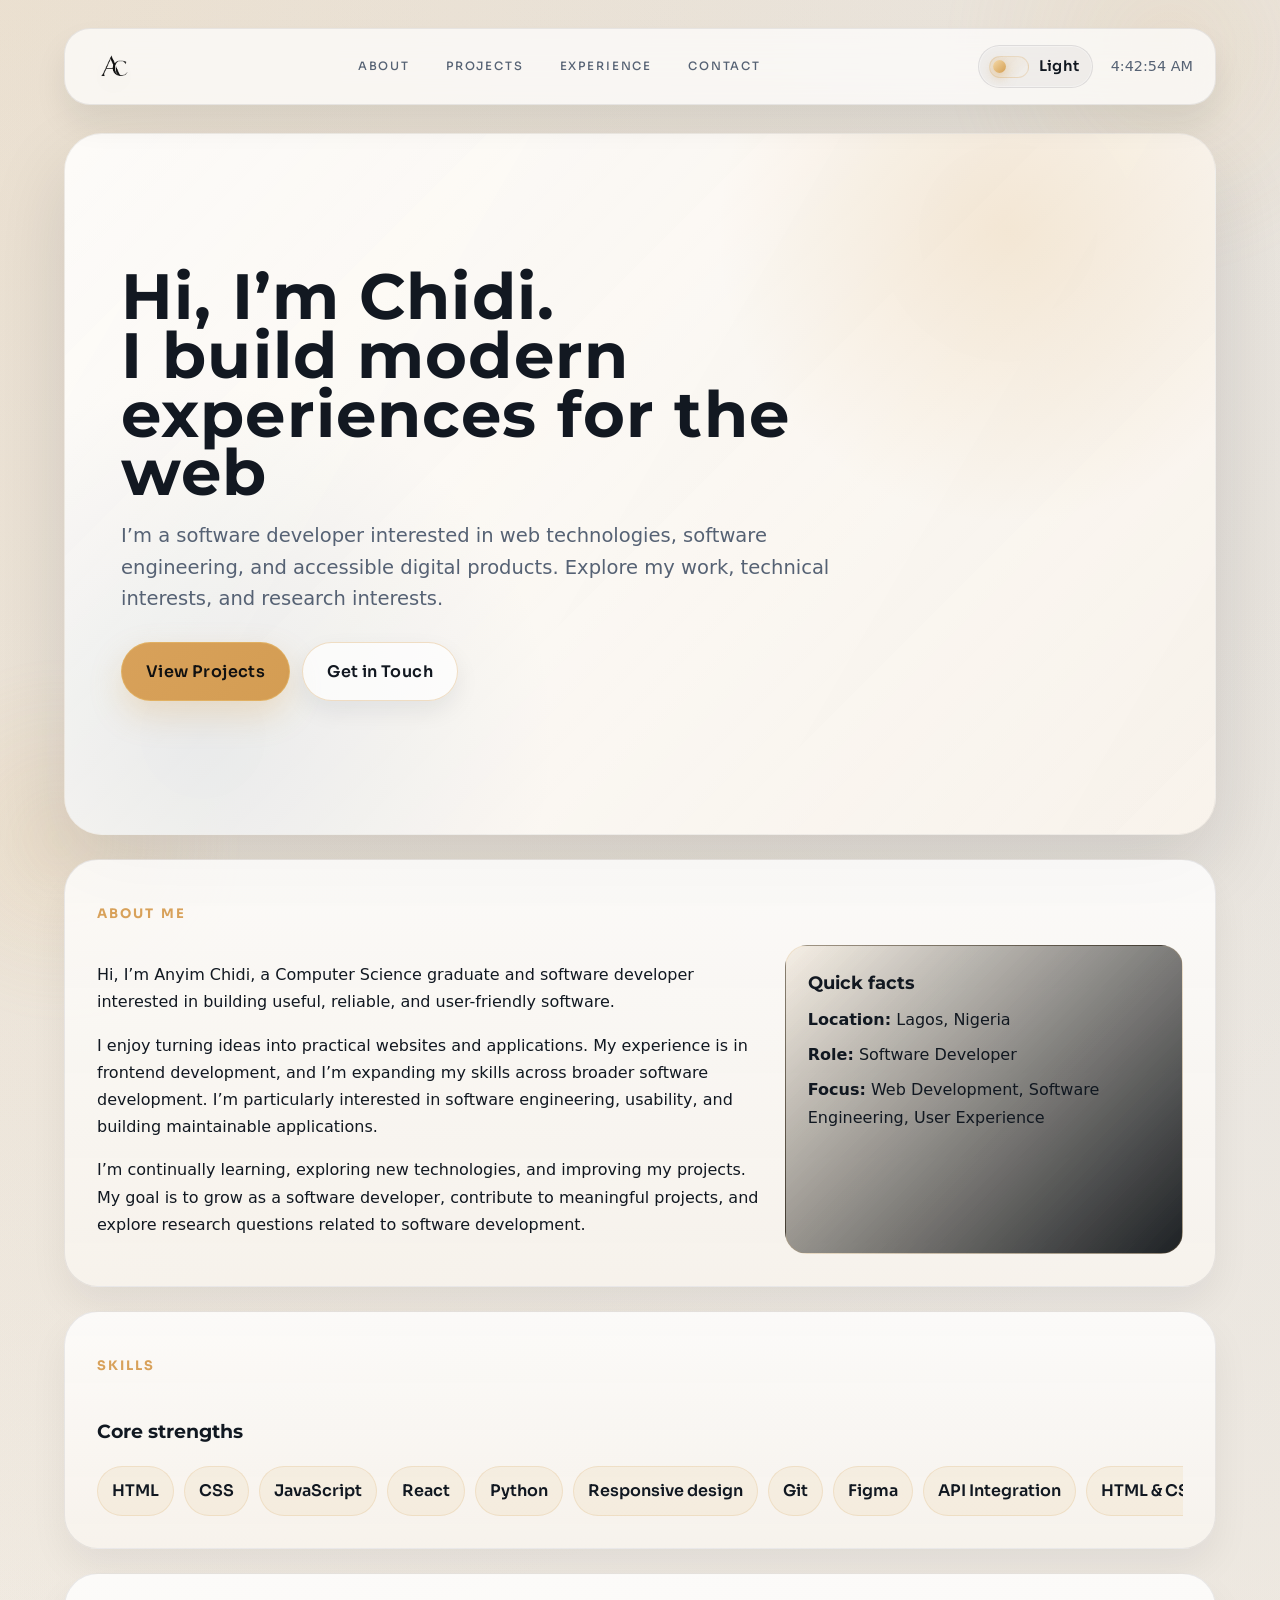
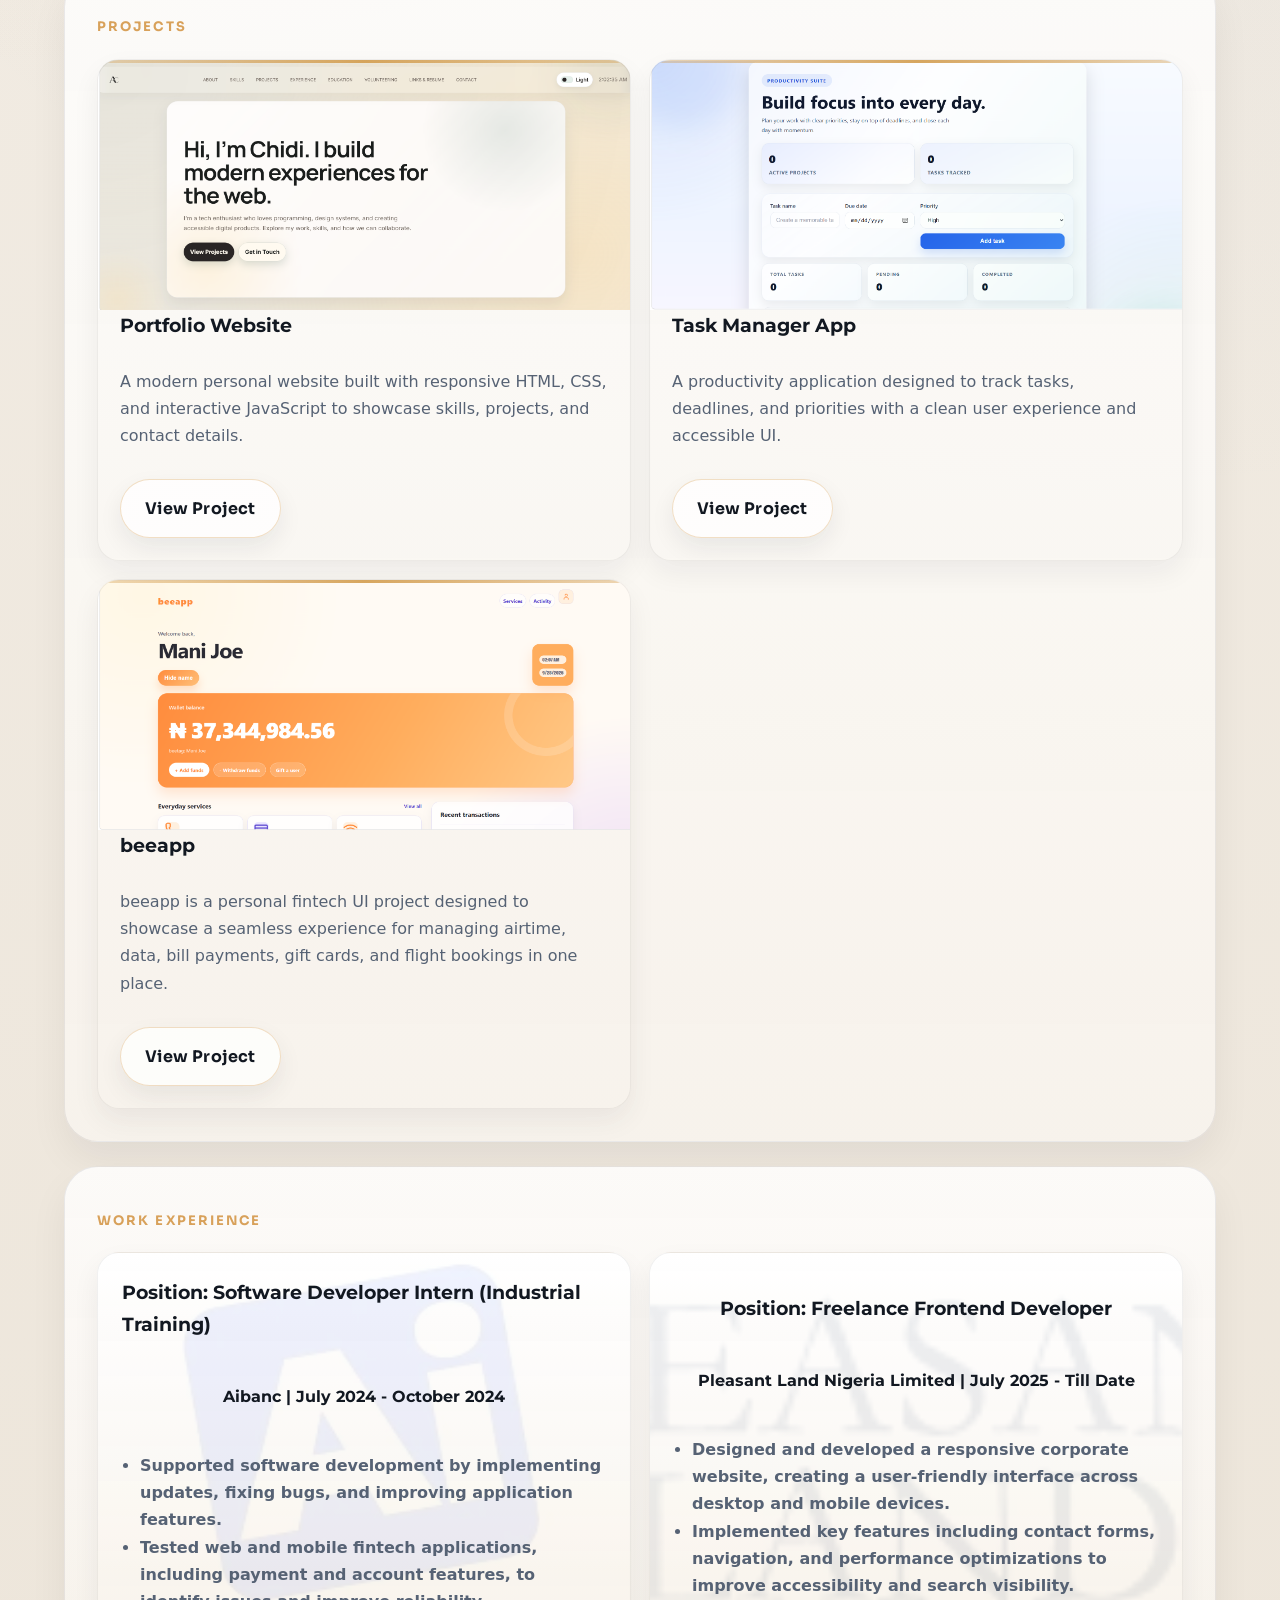
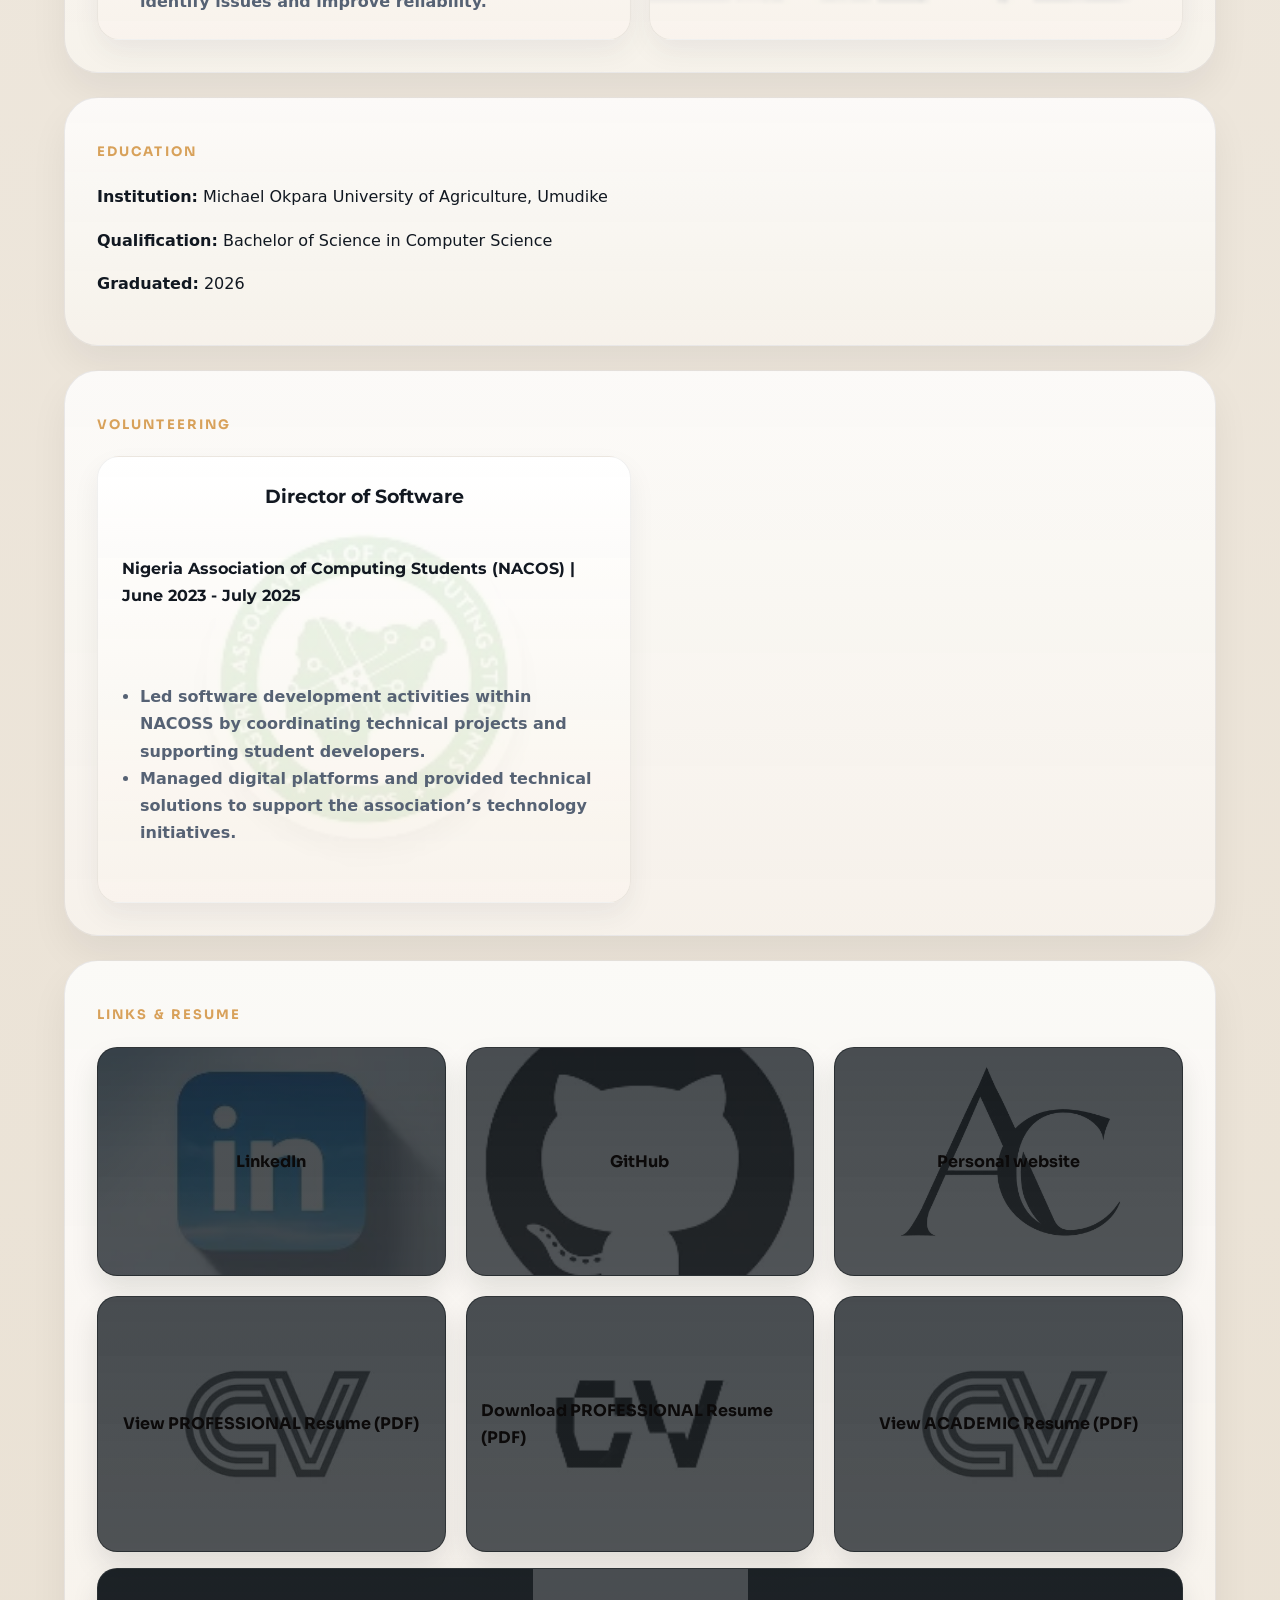
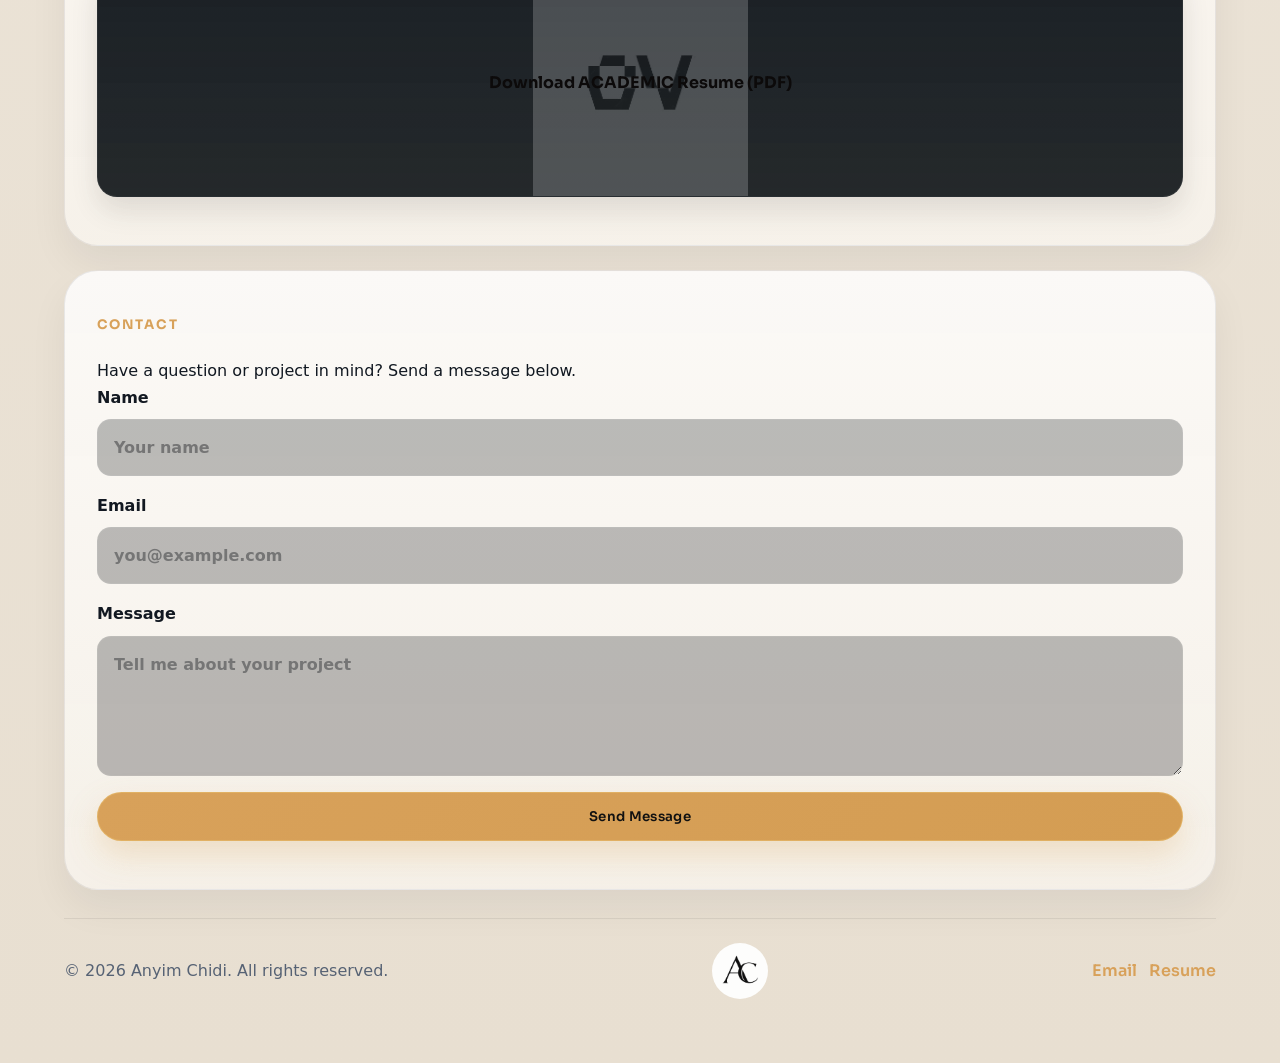
==== index.html @ fd372972 "adjusted hero" ====
<!DOCTYPE html>
<html lang="en">
<head>
    <meta charset="UTF-8">
    <meta name="viewport" content="width=device-width, initial-scale=1.0">
    <title>Anyim Chidi | Software Developer</title>
    <meta name="description" content="Portfolio of Anyim Chidi, a software developer focused on web development, product thinking, and thoughtful design.">
    <meta property="og:site_name" content="Anyim Chidi">
    <meta property="og:type" content="website">
    <meta property="og:title" content="Anyim Chidi | Software Developer">
    <meta property="og:description" content="Portfolio of Anyim Chidi, a software developer focused on web development, product thinking, and thoughtful design.">
    <meta property="og:url" content="https://anyimchidi.com/">
    <meta property="og:image" content="https://anyimchidi.com/og-image.jpg">
    <meta name="twitter:card" content="summary_large_image">
    <meta name="twitter:title" content="Anyim Chidi | Software Developer">
    <meta name="twitter:description" content="Portfolio of Anyim Chidi, a software developer focused on web development, product thinking, and thoughtful design.">
    <meta name="twitter:image" content="https://anyimchidi.com/og-image.jpg">

<link rel="icon" type="image/png" href="/favicon-96x96.png" sizes="96x96" />
<link rel="icon" type="image/svg+xml" href="/favicon.svg" />
<link rel="shortcut icon" href="/favicon.ico" />
<link rel="apple-touch-icon" sizes="180x180" href="/apple-touch-icon.png" />
<link rel="manifest" href="/site.webmanifest" />

    <link rel="canonical" href="https://anyimchidi.com/">
    <link rel="preconnect" href="https://fonts.googleapis.com">
    <link rel="preconnect" href="https://fonts.gstatic.com" crossorigin>
    <link href="https://fonts.googleapis.com/css2?family=Montserrat:ital,wght@0,100..900;1,100..900&display=swap" rel="stylesheet">
    <link href="https://api.fontshare.com/v2/css?f[]=satoshi@400,500,600,700,800&display=swap" rel="stylesheet">
    <link href="https://fonts.googleapis.com/css2?family=Sora:wght@400;500;600;700;800&display=swap" rel="stylesheet">
   
    <link rel="stylesheet" href="chidi.css"> 
    <script src="chidi.js" defer></script>

    <script type="application/ld+json">
        {
  "@context": "https://schema.org",
  "@type": "Person",
  "name": "Anyim Chidi",
  "alternateName": "Anyim Chidi Chikaife",
  "url": "https://anyimchidi.com/",
  "image": "https://anyimchidi.com/chidi_logo.png"
}
    </script>

    <script type="application/ld+json">
{
  "@context": "https://schema.org",
  "@type": "WebSite",
  "name": "Anyim Chidi",
  "alternateName": "Anyim Chidi Chikaife",
  "url": "https://anyimchidi.com/"
}
</script>
</head>
<body id="home">
    <div class="page-container">
       <header class="header">
    <a class="brand" href="https://anyimchidi.com" aria-label="Anyim Chidi home"><img src="images/chidi_logo-nobg.png" alt="Anyim Chidi logo"></a>

    <nav class="desktop-nav" aria-label="Main navigation">
        <a href="/about">About</a>
        <a href="/projects">Projects</a>
        <a href="/#experience">Experience</a>
        <a href="/#contact">Contact</a>
    </nav>

    <div class="header-actions">
        <button class="theme-toggle" id="themeToggle" type="button" aria-pressed="false">
            <span class="theme-toggle__track" aria-hidden="true"><span class="theme-toggle__thumb" id="themeIcon"></span></span>
            <span class="theme-toggle__text" id="themeLabel">Light</span>
        </button>
        <button class="menu-toggle" id="menuToggle" type="button" aria-expanded="false" aria-controls="mobileNav" aria-label="Open navigation menu">
            <span></span>
            <span></span>
            <span></span>
        </button>
    </div>

    <p id="clock" aria-live="polite" aria-label="Current time"></p>
</header>

<nav class="mobile-nav" id="mobileNav" aria-label="Mobile navigation">
    <a href="/about">About</a>
    <a href="/projects">Projects</a>
    <a href="/#experience">Experience</a>
    <a href="/#contact">Contact</a>
</nav>

        <section class="hero scroll-item">
            <div>
                <h1 id="letter-hero">Hi, I’m Chidi. <br> I build modern experiences for the web</h1>
                <p>I’m a software developer interested in web technologies, software engineering, and accessible digital products. Explore my work, technical interests, and research interests.</p>
                <div class="hero-actions scroll-item">
                    <a class="button" href="/projects">View Projects</a>
                    <a class="button-secondary" href="#contact">Get in Touch</a>
                </div>
            </div>
        </section>
        
                <section id="about" class="panel scroll-item">
            <h2 class="section-title scroll-item">About Me</h2>
            <div class="about-grid scroll-item">
            <div>
                <p>Hi, I’m Anyim Chidi, a Computer Science graduate and software developer interested in building useful, reliable, and user-friendly software.</p>

                <p>I enjoy turning ideas into practical websites and applications. My experience is in frontend development, and I’m expanding my skills across broader software development. I’m particularly interested in software engineering, usability, and building maintainable applications.</p>

                <p>I’m continually learning, exploring new technologies, and improving my projects. My goal is to grow as a software developer, contribute to meaningful projects, and explore research questions related to software development.</p>
            </div>
                <div class="profile-box scroll-item">
                    <div class="profile-visual scroll-item">
                        <h2>Quick facts</h2>
                        <p><strong>Location:</strong> Lagos, Nigeria </p>
                        <p><strong>Role:</strong> Software Developer</p>
                        <p><strong>Focus:</strong> Web Development, Software Engineering, User Experience</p>
                    </div>
                </div>
            </div>
        </section>

        <section id="skills" class="panel scroll-item">
            <h2 class="section-title scroll-item">Skills</h2>
            <div class="grid scroll-item">
                <div>
                    <h3>Core strengths</h3>
                    <ul class="skills-list scroll-item">
                        <li class="skill-pill">HTML</li>
                        <li class="skill-pill">CSS</li>
                        <li class="skill-pill">JavaScript</li>
                        <li class="skill-pill">React</li>
                        <li class="skill-pill">Python</li>
                        <li class="skill-pill">Responsive design</li>
                        <li class="skill-pill">Git</li>
                        <li class="skill-pill">Figma</li>
                        <li class="skill-pill">API Integration</li>
                        <li class="skill-pill" aria-hidden="true">HTML & CSS</li>
                        <li class="skill-pill" aria-hidden="true">JavaScript</li>
                        <li class="skill-pill" aria-hidden="true">React</li>
                        <li class="skill-pill" aria-hidden="true">Python</li>
                        <li class="skill-pill" aria-hidden="true">Responsive design</li>
                        <li class="skill-pill" aria-hidden="true">Git</li>
                        <li class="skill-pill" aria-hidden="true">Figma</li>
                        <li class="skill-pill" aria-hidden="true">API Integration</li>
                    </ul>
                </div>
            </div>
        </section>
        
        <section id="projects" class="panel scroll-item">
            <h2 class="section-title">Projects</h2>
            <div class="project-list">
                <article class="project-card scroll-item" id="portfolio-website">
                    <h3 class="scroll-item">Portfolio Website</h3>
                    <p>A modern personal website built with responsive HTML, CSS, and interactive JavaScript to showcase skills, projects, and contact details.</p>
                    <a class="button-secondary" href="https://anyimchidi.com" target="_blank" rel="noopener noreferrer">View Project</a>
                </article>
                <article class="project-card scroll-item" id="task-manager">
                    <h3 class="scroll-item">Task Manager App</h3>
                    <p>A productivity application designed to track tasks, deadlines, and priorities with a clean user experience and accessible UI.</p>
                    <a class="button-secondary" href="https://chikaife.github.io/Task-Manager-App" target="_blank" rel="noopener noreferrer">View Project</a>
                </article>
                <article class="project-card scroll-item" id="beeapp">
                    <h3 class="scroll-item">beeapp</h3>
                    <p>beeapp is a personal fintech UI project designed to showcase a seamless experience for managing airtime, data, bill payments, gift cards, and flight bookings in one place.</p>
                    <a class="button-secondary" href="https://chikaife.github.io/beeapp/" target="_blank" rel="noopener noreferrer">View Project</a>
                </article>
            </div>
        </section>

        <section id="experience" class="panel scroll-item">
            <h2 class="section-title">Work Experience</h2>
            <div class="project-list">
                <div id="aibanc" class="project-card scroll-item">
                <h3 class="scroll-item"><strong>Position: </strong> Software Developer Intern (Industrial Training)</h3>
                <p><h4>Aibanc | July 2024 - October 2024</h4></p>
                <!-- <p><strong>Date: </strong> July 2024 - October 2024 </p> -->
                
                <ul>
                    <li>Supported software development by implementing updates, fixing bugs, and improving application features.</li>
                        <li>Tested web and mobile fintech applications, including payment and account features, to identify issues and improve reliability.</li>  
                    </ul>
                
            </div>
            
            <div id="pleasant-land" class="project-card scroll-item">
                <h3 class="scroll-item"><strong>Position: </strong>Freelance Frontend Developer</h3>
                <p><h4>Pleasant Land Nigeria Limited | July 2025 - Till Date</h4></p>
                
                    <ul>
                        <li>Designed and developed a responsive corporate website, creating a user-friendly interface across desktop and mobile devices.</li>
                        <li>Implemented key features including contact forms, navigation, and performance optimizations to improve accessibility and search visibility.</li>
                    </ul>
                
            </div>
            </div>
            
        </section>

        <section id="education" class="panel scroll-item">
            <h2 class="section-title scroll-item">Education</h2>
            <div class="scroll-item">
                <p><strong>Institution:</strong> Michael Okpara University of Agriculture, Umudike</p>
                <p><strong>Qualification:</strong> Bachelor of Science in Computer Science</p>
                <p><strong>Graduated:</strong> 2026</p>
            </div>
        </section>


        <section id="volunteer" class="panel scroll-item">
            <h2 class="section-title scroll-item">Volunteering</h2>
            <div class="project-list">
                <div id="nacos" class="project-card scroll-item">
                    <h3><strong>Director of Software</strong></h3>
                    <p><h4><strong>Nigeria Association of Computing Students (NACOS) | June 2023 - July 2025</strong></h4></p>
                    <p>
                        <ul>
                            <li>Led software development activities within NACOSS by coordinating technical projects and supporting student developers.</li>
                            <li>Managed digital platforms and provided technical solutions to support the association’s technology initiatives.</li>
                        </ul>
                    </p>
                </div>
            </div>
        </section>

        <section id="links" class="panel scroll-item">
            <h2 class="section-title scroll-item">Links & Resume</h2>
            <div>
                <ul class="links-list scroll-item">
                    <li class="scroll-item"><a id="linkedin" href="https://www.linkedin.com/in/chikaife" target="_blank" rel="noopener">LinkedIn</a></li>
                    <li class="scroll-item"><a id="github" href="https://github.com/chikaife" target="_blank" rel="noopener">GitHub</a></li>
                    <li class="scroll-item"><a id="chidi" href="https://anyimchidi.com" target="_blank" rel="noopener">Personal website</a></li>
                    <li class="scroll-item"><a id="cv-view" href="resume/Anyim_Chidi_Professional_CV.pdf" target="_blank" rel="noopener">View PROFESSIONAL Resume (PDF)</a></li>
                    <li class="scroll-item"><a id="cv-download" href="resume/Anyim_Chidi_Professional_CV.pdf" download>Download PROFESSIONAL Resume (PDF)</a></li>
                    <li class="scroll-item"><a id="cv-view" href="resume/Anyim_Chidi_Academic_CV.pdf" target="_blank" rel="noopener">View ACADEMIC Resume (PDF)</a></li>
                    <!-- <li class="last-link"><a href="resume/Anyim_Chidi_Academic_CV.pdf" download>Download ACADEMIC Resume (PDF)</a></li> -->
                </ul>
                <p class="last-link scroll-item"><a id="cv-download2" href="resume/Anyim_Chidi_Academic_CV.pdf" download>Download ACADEMIC Resume (PDF)</a></p>
            </div>
        </section>


        <section id="contact" class="panel scroll-item">
            <h2 class="section-title scroll-item">Contact</h2>
            <p class="form-note">Have a question or project in mind? Send a message below.</p>
            <form class="contact-form" id="contactForm" action="https://formspree.io/f/xzdljooe" method="POST">
                <label>
                    Name
                    <input type="text" id="name" name = "Name" placeholder="Your name" required>
                </label>
                <label>
                    Email
                    <input type="email" id="email" name = "Email" placeholder="you@example.com" required>
                </label>
                <label>
                    Message
                    <textarea id="message" name = "Message" placeholder="Tell me about your project" required></textarea>
                </label>
                <button type="submit" class="button">Send Message</button>
                <p id="formStatus" class="form-note" aria-live="polite"></p>
            </form>
        </section>

        <footer class="scroll-item">
            <span>© 2026 Anyim Chidi. All rights reserved.</span>
            <span class="gallery-grid"><img src="images/chidi_logo.png" alt="Logo of Anyim Chidi"></span>
            <nav><a href="mailto:hello@anyimchidi.com">Email</a>
            <a href="/#links">Resume</a>
            </nav>
        </footer>
    </div>

    
</body>
</html>
---- chidi.css ----
:root {
  --bg: #f4efe8;
  --bg-2: #e8dfd1;
  --surface: rgba(255, 255, 255, 0.7);
  --surface-strong: #fffdf9;
  --text: #111821;
  --text-strong: #0d1117;
  --muted: #566274;
  --border: rgba(17, 24, 39, 0.08);
  --accent: #d8a15a;
  --accent-soft: rgba(216, 161, 90, 0.14);
  --accent-strong: #121821;
  --shadow: 0 32px 80px rgba(14, 19, 25, 0.12);
  --shadow-soft: 0 18px 36px rgba(15, 22, 29, 0.08);
  --glass-bg: rgba(255,255,255,0.68);
  --glass-bg2: rgba(255,255,255,0.9);
  --glass-blur: blur(18px);
  --glass-border: rgba(18,22,28,0.08);
  --glass-radius: 26px;
  --radius-lg: 34px;
  --radius-md: 22px;
  --radius-sm: 14px;
  --max-width: 1200px;
  --font-body: "Satoshi", ui-sans-serif, system-ui, -apple-system, BlinkMacSystemFont, "Segoe UI", sans-serif;
  --font-ui: "Sora", ui-sans-serif, system-ui, sans-serif;
  --font-display: "Montserrat", ui-sans-serif, sans-serif;
}

body[data-theme="dark"] {
  --bg: #070c10;
  --bg-2: #0d141a;
  --surface: rgba(15, 20, 24, 0.8);
  --surface-strong: #111922;
  --text: #f2efe9;
  --text-strong: #fffaf4;
  --muted: #bac6d2;
  --border: rgba(255,255,255,0.08);
  --accent: #e3b774;
  --accent-soft: rgba(227, 183, 116, 0.14);
  --accent-strong: #fffaf3;
  --shadow: 0 30px 74px rgba(0, 0, 0, 0.46);
  --glass-bg: rgba(15,20,24,0.76);
  --glass-bg2: rgba(19,24,30,0.92);
  --glass-border: rgba(255,255,255,0.08);
}

* {
  box-sizing: border-box;
}

html {
  scroll-behavior: smooth;
  scroll-padding-top: 120px;
}

body {
  margin: 0;
  font-family: var(--font-body);
  color: var(--text);
  background:
    radial-gradient(circle at top left, rgba(203, 158, 92, 0.16), transparent 28%),
    radial-gradient(circle at 85% 8%, rgba(116, 138, 170, 0.09), transparent 30%),
    linear-gradient(180deg, var(--bg) 0%, var(--bg-2) 100%);
  line-height: 1.7;
  font-size: 16px;
  -webkit-font-smoothing: antialiased;
  text-rendering: optimizeLegibility;
  overflow-x: hidden;
  transition: background-color 220ms ease, color 220ms ease;
}

body[data-theme="dark"] {
  background:
    radial-gradient(circle at top left, rgba(227, 183, 116, 0.14), transparent 24%),
    radial-gradient(circle at 80% 0%, rgba(87, 124, 165, 0.18), transparent 34%),
    linear-gradient(180deg, #070c10 0%, #0d141a 100%);
}

body::before,
body::after {
  content: "";
  position: fixed;
  inset: auto;
  pointer-events: none;
  z-index: 0;
}

body::before {
  width: 460px;
  height: 460px;
  top: -180px;
  right: -120px;
  background: radial-gradient(circle, rgba(216, 167, 93, 0.12), transparent 68%);
  filter: blur(12px);
}

body::after {
  width: 360px;
  height: 360px;
  bottom: -120px;
  left: -120px;
  background: radial-gradient(circle, rgba(216, 167, 93, 0.12), transparent 70%);
  filter: blur(10px);
}

a {
  color: inherit;
  font-family: var(--font-ui);
  font-weight: 500;
  text-decoration: none;
}

button,
.button,
.button-secondary {
  font-family: var(--font-ui);
  font-weight: 600;
  letter-spacing: 0.025em;
}

h1,
h2,
h3,
h4,
h5,
h6 {
  font-family: var(--font-display);
}

img {
  display: block;
  max-width: 100%;
}

.page-container {
  position: relative;
  z-index: 1;
  max-width: var(--max-width);
  margin: 0 auto;
  padding: 28px 24px 64px;
}

.panel,
.project-card,
.links-list a,
.contact-form input,
.contact-form textarea,
.mobile-menu nav {
  transition:
    background-color 220ms ease,
    border-color 220ms ease,
    color 220ms ease,
    box-shadow 220ms ease,
    transform 220ms ease;
}

.header {
  position: sticky;
  top: 16px;
  z-index: 100;
  display: grid;
  grid-template-columns: auto minmax(0, 1fr) auto auto;
  align-items: center;
  gap: 18px;
  padding: 16px 22px;
  width: min(100%, calc(var(--max-width) + 8px));
  margin: 0 auto 28px;
  background: rgba(255, 255, 255, 0.7);
  border: 1px solid var(--glass-border);
  border-radius: 26px;
  box-shadow: 0 18px 32px rgba(18, 23, 28, 0.08);
  backdrop-filter: var(--glass-blur);
  -webkit-backdrop-filter: var(--glass-blur);
  transition: background-color 220ms ease, border-color 220ms ease, color 220ms ease, box-shadow 220ms ease;
}

body[data-theme="dark"] .header {
  background: rgba(13, 18, 22, 0.8);
  box-shadow: 0 20px 36px rgba(0, 0, 0, 0.22);
}

.brand {
  display: inline-flex;
  align-items: center;
  justify-content: center;
  width: 54px;
  height: 42px;
  transition: transform 220ms ease, opacity 220ms ease;
}

.brand img {
  width: 100%;
  height: 100%;
  object-fit: contain;
  filter: drop-shadow(0 8px 20px rgba(17, 20, 26, 0.08));
}

body[data-theme="dark"] .brand img {
  filter: invert(1) drop-shadow(0 8px 20px rgba(0, 0, 0, 0.26));
}

.brand:hover,
.brand:focus-visible {
  opacity: 0.9;
  transform: translateY(-1px);
}

.desktop-nav {
  display: flex;
  align-items: center;
  justify-content: center;
  gap: 8px;
  flex-wrap: wrap;
}

.desktop-nav a {
  padding: 9px 14px;
  border-radius: 999px;
  font-size: 0.72rem;
  letter-spacing: 0.16em;
  text-transform: uppercase;
  color: var(--muted);
  transition: all 0.25s ease;
}

.desktop-nav a:hover,
.desktop-nav a:focus-visible {
  color: var(--text-strong);
  background: rgba(211, 157, 79, 0.08);
  box-shadow: inset 0 0 0 1px rgba(211, 157, 79, 0.18);
  transform: translateY(-1px);
}

#clock {
  margin: 0;
  font-size: 0.9rem;
  color: var(--muted);
  font-variant-numeric: tabular-nums;
}

/* ================================
   Theme Toggle
================================ */

.theme-toggle {
  display: inline-flex;
  align-items: center;
  gap: 10px;
  padding: 8px 12px 8px 10px;
  border: 1px solid var(--border);
  border-radius: 999px;
  background: rgba(17, 21, 27, 0.04);
  color: var(--text);
  cursor: pointer;
  font: inherit;
  box-shadow: inset 0 0 0 1px rgba(255,255,255,0.28);
  transition: transform 220ms ease, border-color 220ms ease, background-color 220ms ease, box-shadow 220ms ease;
}

body[data-theme="dark"] .theme-toggle {
  background: rgba(255, 255, 255, 0.03);
  box-shadow: inset 0 0 0 1px rgba(255,255,255,0.04);
}

.theme-toggle:hover,
.theme-toggle:focus-visible {
  transform: translateY(-1px);
  border-color: rgba(216, 167, 93, 0.35);
  box-shadow: 0 8px 20px rgba(216, 167, 93, 0.08);
}

.theme-toggle__icon {
  display: block;
}

.theme-toggle__track {
  position: relative;
  display: inline-flex;
  width: 40px;
  height: 22px;
  align-items: center;
  padding: 3px;
  border-radius: 999px;
  background: linear-gradient(135deg, rgba(216, 167, 93, 0.18), rgba(255,255,255,0.12));
  border: 1px solid rgba(216, 167, 93, 0.26);
}

.theme-toggle__thumb {
  width: 13px;
  height: 13px;
  border-radius: 50%;
  background: linear-gradient(135deg, #f4d9a9, #d49e50);
  box-shadow: 0 4px 12px rgba(212, 158, 80, 0.5);
  transform: translateX(0);
  transition: transform 220ms ease, background-color 220ms ease, box-shadow 220ms ease;
}

body[data-theme="dark"] .theme-toggle__thumb {
  transform: translateX(18px);
  box-shadow: 0 4px 12px rgba(216, 167, 93, 0.26);
}

.theme-toggle__text {
  font-size: 0.92rem;
  font-weight: 600;
}

/* ================================
   Hero
================================ */

.hero {
  display: grid;
  align-items: center;
  min-height: 78vh;
  padding: 58px 56px;
  border-radius: calc(var(--radius-lg) + 4px);
  background:
    linear-gradient(135deg, rgba(255,255,255,0.72), rgba(255,255,255,0.54)),
    linear-gradient(120deg, rgba(247,240,230,0.94) 0%, rgba(239,227,210,0.96) 100%);
  border: 1px solid rgba(18, 24, 30, 0.06);
  box-shadow: var(--shadow);
  overflow: hidden;
  position: relative;
}

#letter-hero{
  letter-spacing: 1.15px;
}

body[data-theme="dark"] .hero {
  background:
    linear-gradient(135deg, rgba(13, 18, 23, 0.98), rgba(9, 13, 17, 0.94)),
    linear-gradient(120deg, rgba(13,18,23,0.95), rgba(18,24,29,0.96));
  border-color: rgba(255,255,255,0.07);
}

.hero::before {
  content: "";
  position: absolute;
  inset: 0;
  background:
    radial-gradient(circle at 82% 14%, rgba(211, 157, 79, 0.18), transparent 26%),
    radial-gradient(circle at 12% 86%, rgba(101, 131, 164, 0.12), transparent 30%);
  pointer-events: none;
}

.hero > div {
  position: relative;
  z-index: 1;
  max-width: 820px;
}

.hero h1 {
  margin: 0 0 18px;
  font-family: var(--font-display);
  font-size: clamp(3.1rem, 5vw, 6rem);
  line-height: 0.92;
  letter-spacing: -0.08em;
  color: var(--accent-strong);
}

.hero p {
  margin: 0 0 28px;
  font-size: 1.22rem;
  line-height: 1.6;
  color: var(--muted);
  max-width: 760px;
}

.hero-actions {
  display: flex;
  flex-wrap: wrap;
  gap: 12px;
}

.scroll-item {
  opacity: 0;
  transform: translateY(40px);
  transition: opacity 1s ease, transform 0.8s ease;
}

.scroll-item.show {
  opacity: 1;
  transform: translateY(0);
}

/* ================================
   Buttons
================================ */

.button,
.button-secondary {
  position: relative;
  overflow: hidden;
  z-index: 1;
  display: inline-flex;
  align-items: center;
  justify-content: center;
  padding: 15px 24px;
  border-radius: 999px;
  font-weight: 700;
  letter-spacing: 0.02em;
  transition: transform 0.3s ease, box-shadow 0.3s ease, border-color 0.3s ease, color 0.3s ease;
}

.button {
  color: #111111;
  background: linear-gradient(135deg, var(--accent) 0%, #d49d53 100%);
  border: 1px solid rgba(230, 184, 105, 0.7);
  box-shadow: 0 14px 32px rgba(212, 158, 80, 0.25);
}

.button-secondary {
  color: var(--accent-strong);
  background: rgba(255, 255, 255, 0.72);
  border: 1px solid rgba(211, 157, 79, 0.32);
  box-shadow: 0 10px 24px rgba(17, 24, 39, 0.07);
}

body[data-theme="dark"] .button-secondary {
  background: rgba(255,255,255,0.02);
  box-shadow: 0 10px 24px rgba(0, 0, 0, 0.12);
}

.button::before,
.button-secondary::before {
  content: "";
  position: absolute;
  inset: 0;
  background: rgba(255, 255, 255, 0.15);
  transform: translateX(100%);
  transition: transform 0.45s ease;
  z-index: -1;
}

.button:hover::before,
.button-secondary:hover::before,
.button:focus-visible::before,
.button-secondary:focus-visible::before {
  transform: translateX(0);
}

.button:hover,
.button:focus-visible {
  transform: translateY(-2px);
  color: #111111;
  box-shadow: 0 18px 30px rgba(230, 184, 105, 0.28);
}

.button-secondary:hover,
.button-secondary:focus-visible {
  transform: translateY(-2px);
  color: var(--accent-strong);
  background: rgba(230, 184, 105, 0.08);
  border-color: rgba(230, 184, 105, 0.6);
}

body[data-theme="dark"] .button-secondary {
  color: var(--accent-strong);
}

/* ================================
   Panels and Sections
================================ */

.panel {
  margin-top: 24px;
  padding: 32px;
  border-radius: var(--radius-lg);
  background: linear-gradient(180deg, rgba(255, 255, 255, 0.8), rgba(249, 245, 239, 0.78));
  border: 1px solid var(--border);
  box-shadow: 0 18px 38px rgba(17, 24, 39, 0.06);
}

body[data-theme="dark"] .panel {
  background: linear-gradient(180deg, rgba(16, 20, 25, 0.96), rgba(10, 14, 18, 0.92));
  color: var(--text);
}

.section-title {
  margin-bottom: 20px;
  font-family: var(--font-ui);
  font-size: 0.82rem;
  font-weight: 700;
  text-transform: uppercase;
  letter-spacing: 0.16em;
  color: var(--accent);
}

.panel p,
.panel li {
  color: var(--text);
}

/* ================================
   Projects
================================ */

.project-list {
  display: grid;
  grid-template-columns: repeat(2, minmax(0, 1fr));
  gap: 18px;
}

.project-card {
  position: relative;
  padding: 24px;
  border-radius: var(--radius-md);
  background: linear-gradient(180deg, rgba(255, 255, 255, 0.9), rgba(247, 241, 234, 0.86));
  border: 1px solid rgba(20, 22, 28, 0.06);
  box-shadow: 0 12px 28px rgba(17, 24, 39, 0.06);
  transition: transform 0.3s ease, border-color 0.3s ease, box-shadow 0.3s ease;
}

.project-card::before {
  content: "";
  position: absolute;
  inset: 0 auto auto 0;
  width: 100%;
  height: 3px;
  background: linear-gradient(90deg, rgba(211,157,79,0.35), rgba(211,157,79,0.9), rgba(211,157,79,0.4));
  border-radius: var(--radius-md) var(--radius-md) 0 0;
}

.project-card:hover {
  transform: translateY(-4px);
  border-color: rgba(211, 157, 79, 0.4);
  box-shadow: 0 20px 34px rgba(17, 24, 39, 0.1);
}

body[data-theme="dark"] .project-card {
  background: linear-gradient(180deg, rgba(18, 23, 28, 0.96), rgba(12, 17, 20, 0.9));
  border-color: rgba(255, 255, 255, 0.06);
  color: var(--text);
}

.project-card h3,
.project-card h4 {
  margin: 0 0 10px;
  font-family: var(--font-display);
  color: var(--accent-strong);
}

.project-card p,
.project-card li {
  color: var(--muted);
}

.project-card ul {
  padding-left: 18px;
  margin: 0;
}

.project-card a {
  display: inline-block;
  width: fit-content;
  margin-top: 14px;
  color: var(--accent-strong);
  font-weight: 700;
}

.project-card a:hover,
.project-card a:focus-visible {
  text-decoration: none;
}

/* ================================
   About
================================ */

.about-grid {
  display: grid;
  grid-template-columns: 1.25fr 0.75fr;
  gap: 24px;
}

.profile-box {
  padding: 22px;
  border-radius: var(--radius-md);
  background: linear-gradient(135deg, rgba(216, 167, 93, 0.1), rgba(17, 21, 25, 0.95));
  border: 1px solid rgba(216, 167, 93, 0.18);
}

.profile-visual h2 {
  margin-top: 0;
  margin-bottom: 8px;
  font-family: var(--font-display);
  font-size: 1.1rem;
  color: var(--accent-strong);
}

.profile-visual p {
  margin: 8px 0;
  color: var(--text);
}

/* ================================
   Standalone Pages
================================ */

.page-intro {
  display: grid;
  grid-template-columns: minmax(0, 1.1fr) minmax(280px, 0.9fr);
  align-items: end;
  gap: 32px;
  min-height: 360px;
  padding: 42px;
  overflow: hidden;
  background:
    radial-gradient(circle at 85% 15%, rgba(255, 214, 144, 0.35), transparent 28%),
    linear-gradient(135deg, var(--surface) 0%, var(--accent-soft) 100%);
}

.page-intro h1 {
  max-width: 760px;
  margin: 0 0 18px;
  font-family: var(--font-display);
  font-size: clamp(2.4rem, 6vw, 5.4rem);
  line-height: 0.98;
  color: var(--accent-strong);
}

.page-intro p {
  max-width: 620px;
  margin: 0;
  font-size: 1.08rem;
  color: var(--muted);
}

.about-spotlight {
  display: flex;
  flex-wrap: wrap;
  gap: 10px;
  margin-top: 22px;
}

.about-spotlight span {
  display: inline-flex;
  align-items: center;
  padding: 8px 12px;
  border-radius: 999px;
  background: rgba(255, 255, 255, 0.2);
  border: 1px solid rgba(255, 255, 255, 0.22);
  color: var(--text-strong);
  font-family: var(--font-ui);
  font-size: 0.76rem;
  font-weight: 600;
  letter-spacing: 0.08em;
  text-transform: uppercase;
}

.eyebrow {
  margin: 0 0 14px;
  color: var(--accent);
  font-family: var(--font-ui);
  font-size: 0.78rem;
  font-weight: 600;
  letter-spacing: 0.16em;
  text-transform: uppercase;
}

.image-slot {
  display: grid;
  place-items: center;
  aspect-ratio: 4 / 3;
  min-height: 240px;
  padding: 24px;
  border: 1px dashed rgba(31, 77, 60, 0.3);
  border-radius: var(--radius-md);
  background: rgba(255, 255, 255, 0.28);
  color: var(--muted);
  text-align: center;
  background-image: url("images/chidia.jpg");
  background-position: center;
  background-repeat: no-repeat;
  background-size: cover;
}

.image-slot img {
  width: 100%;
  height: 100%;
  object-fit: cover;
  border-radius: calc(var(--radius-md) - 6px);
}
.image-slot2 {
  display: grid;
  place-items: center;
  aspect-ratio: 4 / 3;
  min-height: 240px;
  padding: 24px;
  border: 1px dashed rgba(31, 77, 60, 0.3);
  border-radius: var(--radius-md);
  background: rgba(255, 255, 255, 0.28);
  color: var(--muted);
  text-align: center;
  background-image: url("images/chidi-and-colleagues.jpg");
  background-position: center;
  background-repeat: no-repeat;
  background-size: cover;
}

.image-slot2 img {
  width: 100%;
  height: 100%;
  object-fit: cover;
  border-radius: calc(var(--radius-md) - 6px);
}

.image-slot3 {
  display: grid;
  place-items: center;
  aspect-ratio: 4 / 3;
  min-height: 240px;
  padding: 24px;
  border: 1px dashed rgba(31, 77, 60, 0.3);
  border-radius: var(--radius-md);
  background: rgba(255, 255, 255, 0.28);
  color: var(--muted);
  text-align: center;
  background-image: url("images/chidi_logo.png");
  background-position: center;
  background-repeat: no-repeat;
  background-size: cover;
}

.image-slot3 img {
  width: 100%;
  height: 100%;
  object-fit: cover;
  border-radius: calc(var(--radius-md) - 6px);
}

.story-grid {
  display: grid;
  grid-template-columns: 0.8fr 1.2fr;
  align-items: center;
  gap: 32px;
}

.story-grid h2,
.page-panel h2 {
  margin-top: 0;
  font-family: var(--font-display);
  color: var(--accent-strong);
}

.quote-block {
  margin: 0;
  padding: 24px;
  border-left: 4px solid var(--accent);
  border-radius: 15px;
  background: rgb(21, 24, 22);
  color: floralwhite;
  font-family: var(--font-display);
  font-size: 1.3rem;
  font-weight: 700;
  line-height: 1.3;
}

.signal-grid {
  display: flex;
  flex-direction: column;
  gap: 20px;
  
}

.signal {
  min-height: 150px;
  padding: 20px;
  border: 3px solid var(--accent);
  border-radius: 20px;
  background: var(--surface-strong);
}

.signal strong {
  display: block;
  margin-bottom: 8px;
  color: var(--accent-strong);
  font-family: var(--font-ui);
}

.signal span {
  color: var(--muted);
  font-size: 0.94rem;
}

.project-showcase {
  display: grid;
  gap: 28px;
}

.case-study {
  display: grid;
  grid-template-columns: minmax(260px, 0.9fr) minmax(0, 1.1fr);
  align-items: center;
  gap: 32px;
  padding: 24px;
  border-radius: var(--radius-md);
  background: var(--surface-strong);
  border: 1px solid var(--border);
  box-shadow: var(--shadow);
}

.case-study:nth-child(even) .case-study__visual {
  order: 2;
}

.case-study__visual {
  aspect-ratio: 16 / 10;
  overflow: hidden;
  border-radius: var(--radius-sm);
  background-color: var(--accent-soft);
  background-position: center;
  background-size: cover;
}

.case-study__visual img {
  width: 100%;
  height: 100%;
  object-fit: cover;
}

.case-study h2 {
  margin-bottom: 12px;
  font-family: var(--font-display);
  font-size: clamp(1.5rem, 3vw, 2.3rem);
}

.case-study__meta {
  display: flex;
  flex-wrap: wrap;
  gap: 10px;
  padding: 10px;
  margin: 18px 0 0;
  list-style: none;
}

.case-study__meta li {
  padding: 5px 10px;
  border-radius: 999px;
  background: var(--accent-soft);
  color: var(--accent-strong);
  font-family: var(--font-ui);
  font-size: 0.8rem;
  font-weight: 600;
  letter-spacing: 0.015em;
}

body[data-theme="dark"] .page-intro {
  background: linear-gradient(135deg, var(--surface-strong) 0%, rgba(12, 24, 18, 0.85) 100%);
}


body[data-theme="dark"] .signal,
body[data-theme="dark"] .case-study {
  border-color: var(--border);
}

/* ================================
   Skills
================================ */

.grid {
  display: grid;
  gap: 24px;
}

.skills-list {
  display: flex;
  width: max-content;
  gap: 10px;
  padding: 0;
  margin: 0;
  list-style: none;
  animation: skills-marquee 26s linear infinite;
}

.skills-list:hover {
  animation-play-state: paused;
}

.skills-list li {
  flex: 0 0 auto;
}

@keyframes skills-marquee {
  from {
    transform: translateX(0);
  }

  to {
    transform: translateX(calc(-50% - 5px));
  }
}

#skills .grid > div {
  overflow: hidden;
}

.skill-pill {
  padding: 10px 14px;
  border-radius: 999px;
  background: rgba(216, 167, 93, 0.1);
  color: var(--accent-strong);
  font-family: var(--font-ui);
  font-weight: 600;
  border: 1px solid rgba(216, 167, 93, 0.2);
}

/* =============================
    Work and Volunteering
============================= */
#nacos{
  position: relative;     
  width: 100%;
  height: 100%;
  display: flex;
  flex-direction: column;
  justify-content: center;
  align-items: center;
  color: rgb(12, 10, 10);               
  font-weight: bold;
  overflow: hidden;
}

#nacos::before{
  content: "";                
  position: absolute;
  top: 0;
  left: 0;
  width: 100%;
  height: 100%;
  z-index: -1;  
  background-image: url(/images/nacos.webp);
  background-position: center;
  background-repeat: no-repeat;
  background-size: cover;
  opacity: 0.08;
  transition: 0.3s all ease-in-out;
}
#nacos:hover::before{
opacity: 0.3;
}
#aibanc{
  position: relative;     
  width: 100%;
  height: 100%;
  display: flex;
  flex-direction: column;
  justify-content: center;
  align-items: center;
  color: rgb(12, 10, 10);               
  font-weight: bold;
  overflow: hidden;
}

#aibanc::before{
  content: "";                
  position: absolute;
  top: 0;
  left: 0;
  width: 100%;
  height: 100%;
  z-index: -1;  
  background-image: url(/images/aibanc2.webp);
  background-position: center;
  background-repeat: no-repeat;
  background-size: cover;
  opacity: 0.08;
  transition: 0.3s all ease-in-out;
}
#aibanc:hover::before{
opacity: 0.3;
}
#pleasant-land{
  position: relative;     
  width: 100%;
  height: 100%;
  display: flex;
  flex-direction: column;
  justify-content: center;
  align-items: center;
  color: rgb(12, 10, 10);               
  font-weight: bold;
  overflow: hidden;
}

#pleasant-land::before{
  content: "";                
  position: absolute;
  top: 0;
  left: 0;
  width: 100%;
  height: 100%;
  z-index: -1;  
  background-image: url(/images/pleasant-land.png);
  background-position: center;
  background-repeat: no-repeat;
  background-size: cover;
  opacity: 0.08;
  transition: 0.3s all ease-in-out;
}
#pleasant-land:hover::before{
opacity: 0.3;
}


/* ================================
   Links
================================ */
#linkedin,
#github,
#chidi,
#cv-view,
#cv-download, #cv-download2 {
    position: relative;
    width: 100%;
    height: 100%;
    display: flex;
    flex-direction: column;
    justify-content: center;
    align-items: center;
    font-weight: bold;
    color: rgb(12, 10, 10);
    overflow: hidden;
    isolation: isolate;
    border-radius: 20px;
  }
  
#linkedin::before,
#github::before,
#chidi::before,
#cv-view::before,
#cv-download::before, #cv-download2::before {
    content: "";
    position: absolute;
    inset: 0;
    z-index: -1;
    
    
    background-position: center;
    background-repeat: no-repeat;

    opacity: 0.2;
    transition: opacity 0.3s ease-in-out;
}

#linkedin::before {
    background-image: url("/images/linkedin.webp");
    background-size: cover;
}

#github::before {
    background-image: url("/images/github.webp");
    background-size: cover;
}

#chidi::before {
    background-image: url("/images/chidi_logo.png");
    background-size: cover;
}

#cv-view::before {
    background-image: url("/images/view_cv.webp");
    background-size: cover;
}

#cv-download::before {
    background-image: url("/images/download_cv.webp");
    background-size: cover;
}
#cv-download2::before {
    background-image: url("/images/download_cv.webp");
    background-size: contain;
}

#linkedin:hover::before, #github:hover::before, #chidi:hover::before, #cv-view:hover::before, #cv-download:hover::before, #cv-download2:hover::before{
  opacity: 0.5;
}

body[data-theme="dark"] #linkedin,
body[data-theme="dark"] #github,
body[data-theme="dark"] #chidi,
body[data-theme="dark"] #cv-view,
body[data-theme="dark"] #cv-download,
body[data-theme="dark"] #cv-download2 {
  color: floralwhite;
}


.links-list {
  display: grid;
  grid-template-columns: repeat(3, minmax(0, 1fr));
  gap: 20px;
  padding: 0;
  margin: 0;
  list-style: none;
}

.links-list a,
.last-link a {
  display: block;
  position: relative;
  padding: 100px 14px;
  border-radius: 18px;
  border: 1px solid rgba(255, 255, 255, 0.06);
  background: linear-gradient(180deg, rgba(18, 24, 29, 0.96), rgba(13, 18, 22, 0.9));
  box-shadow: 0 14px 28px rgba(0, 0, 0, 0.1);
  transition: transform 0.25s ease, border-color 0.25s ease, box-shadow 0.25s ease;
}

.last-link {
  text-align: center;
}

.last-link a {
  padding: 100px 28px;
}

body[data-theme="dark"] .links-list a,
body[data-theme="dark"] .last-link a {
  background: linear-gradient(180deg, rgba(16, 20, 25, 0.96), rgba(12, 16, 19, 0.9));
  color: var(--accent-strong);
}

.links-list a:hover,
.last-link a:hover,
.links-list a:focus-visible {
  transform: translateY(-3px);
  border-color: rgba(216, 167, 93, 0.4);
  box-shadow: 0 18px 32px rgba(0, 0, 0, 0.16);
}

/* Projects */
#portfolio-website{
  background-image: url("images/anyimchidi-image.png");
  background-size: cover;
  transition: all 0.3s ease-in-out;
}

#portfolio-website:hover{
  background-size: 110%;
  transform: scale(1.05);
}
#task-manager{
  background-image: url("images/task-manager-image.png");
  background-size: 100%;
  transition: all 0.3s ease-in-out;
}
#task-manager:hover{
  background-size: 110%;
  transform: scale(1.05);
}

#beeapp{
  background-image: url("images/beeapp-image.png");
  background-size: cover;
  transition: all 0.3s ease-in-out;
}
#beeapp:hover{
  background-size: 110%;
  transform: scale(1.05);
}

#projects .project-card {
  position: relative;
  display: flex;
  flex-direction: column;
  justify-content: flex-end;
  min-height: 430px;
  padding: 250px 22px 22px;
  background-position: center top;
  background-repeat: no-repeat;
  background-size: 100% 250px;
  overflow: hidden;
}

#projects .project-card:hover {
  background-size: 105% 250px;
}

/* ================================
   Contact Form
================================ */

.contact-form {
  display: grid;
  gap: 16px;
}

.contact-form label {
  display: grid;
  gap: 8px;
  font-weight: 600;
  color: var(--accent-strong);
}

.contact-form input,
.contact-form textarea {
  width: 100%;
  padding: 14px 16px;
  border: 1px solid rgba(255, 255, 255, 0.06);
  border-radius: 14px;
  background: rgba(7, 10, 12, 0.26);
  font: inherit;
  color: var(--text);
  outline: none;
  transition: border-color 220ms ease, box-shadow 220ms ease, background-color 220ms ease;
}

body[data-theme="dark"] .contact-form input,
body[data-theme="dark"] .contact-form textarea {
  background: rgba(255, 255, 255, 0.02);
  color: var(--text);
}

.contact-form input:focus,
.contact-form textarea:focus {
  border-color: rgba(216, 167, 93, 0.5);
  box-shadow: 0 0 0 4px rgba(216, 167, 93, 0.08);
  background: rgba(255, 255, 255, 0.02);
}

.contact-form textarea {
  min-height: 140px;
  resize: vertical;
}

.form-note {
  color: var(--muted);
  margin: 0;
}

/* ================================
   Footer
================================ */

footer {
  display: flex;
  align-items: center;
  justify-content: space-between;
  gap: 16px;
  margin-top: 28px;
  padding: 24px 0 0;
  color: var(--muted);
  border-top: 1px solid rgba(31, 28, 25, 0.08);
}

footer nav {
  display: flex;
  gap: 12px;
  flex-wrap: wrap;
}

footer a {
  color: var(--accent);
  font-weight: 600;
  transition: all 0.5s ease-in-out;
}

footer a:hover,
footer a:focus-visible {
  transform: scale(1.1);
}

/* ================================
   Gallery
================================ */

.gallery-grid {
  display: inline-flex;
  align-items: center;
  justify-content: center;
  width: 56px;
  height: 56px;
  border-radius: 50%;
  background: rgba(31, 77, 60, 0.08);
  overflow: hidden;
}

.gallery-grid img {
  width: 100%;
  height: 100%;
  object-fit: cover;
  transition: all 0.5s ease-in-out;
}

.gallery-grid img:hover {
  transform: scale(1.2);
}

/* ================================
   Mobile Menu
================================ */
.header-actions {
  display: flex;
  align-items: center;
  gap: 12px;
}

.menu-toggle {
  display: none;
  width: 44px;
  height: 44px;
  border: 1px solid var(--border);
  border-radius: 12px;
  background: rgba(255, 255, 255, 0.06);
  color: var(--text);
  cursor: pointer;
  padding: 0;
  position: relative;
  transition: transform 220ms ease, border-color 220ms ease, background-color 220ms ease;
}

.menu-toggle:hover,
.menu-toggle:focus-visible {
  transform: translateY(-1px);
  border-color: rgba(216, 167, 93, 0.35);
}

.menu-toggle span {
  display: block;
  width: 18px;
  height: 2px;
  background: currentColor;
  border-radius: 999px;
  position: absolute;
  left: 50%;
  transform: translateX(-50%);
  transition: transform 220ms ease, opacity 220ms ease, top 220ms ease;
}

.menu-toggle span:nth-child(1) { top: 15px; }
.menu-toggle span:nth-child(2) { top: 21px; }
.menu-toggle span:nth-child(3) { top: 27px; }

.menu-toggle.is-open span:nth-child(1) {
  transform: translateX(-50%) rotate(45deg);
  top: 21px;
}

.menu-toggle.is-open span:nth-child(2) {
  opacity: 0;
}

.menu-toggle.is-open span:nth-child(3) {
  transform: translateX(-50%) rotate(-45deg);
  top: 21px;
}

.mobile-nav {
  position: fixed;
  top: 86px;
  left: 50%;
  transform: translateX(-50%);
  display: none;
  flex-direction: column;
  gap: 10px;
  width: min(calc(100% - 32px), 560px);
  padding: 16px;
  border-radius: 18px;
  background: rgba(255, 255, 255, 0.72);
  border: 1px solid var(--border);
  box-shadow: var(--shadow-soft);
  backdrop-filter: var(--glass-blur);
  z-index: 110;
}

body[data-theme="dark"] .mobile-nav {
  background: rgba(16, 20, 24, 0.92);
}

.mobile-nav.is-open {
  display: flex;
}

.mobile-nav a {
  display: block;
  padding: 12px 14px;
  border-radius: 12px;
  font-size: 0.8rem;
  font-weight: 700;
  letter-spacing: 0.12em;
  text-transform: uppercase;
  color: var(--text);
  background: rgba(0, 0, 0, 0.02);
  border: 1px solid transparent;
}

.mobile-nav a:hover,
.mobile-nav a:focus-visible {
  background: rgba(211, 157, 79, 0.08);
  border-color: rgba(211, 157, 79, 0.2);
}

/* ================================
   Responsive
================================ */

@media (max-width: 960px) {
  .about-grid {
    grid-template-columns: 1fr;
  }

  .project-list {
    grid-template-columns: 1fr;
  }
}

@media (max-width: 760px) {
  .page-container {
    padding: 16px 16px 48px;
  }

  .header {
    top: 0;
    grid-template-columns: auto minmax(0, 1fr) auto;
    padding: 14px 16px;
    border-radius: 18px;
    gap: 8px;
  }

  #clock {
    display: none;
  }

  .desktop-nav {
    display: none;
  }

  .menu-toggle {
    display: block;
  }

  .header-actions {
    justify-self: end;
  }

  .hero {
    min-height: auto;
    padding: 32px 24px;
  }

  .hero h1 {
    font-size: clamp(2.1rem, 10vw, 3rem);
  }

  .panel {
    padding: 24px;
  }

  .page-intro {
    grid-template-columns: 1fr;
    gap: 20px;
    padding: 24px 20px;
    min-height: auto;
  }

  .page-intro h1 {
    font-size: clamp(2.2rem, 12vw, 3.2rem);
  }

  .about-spotlight {
    gap: 8px;
  }

  .story-grid {
    grid-template-columns: 1fr;
    gap: 18px;
  }

  .quote-block {
    font-size: 1.1rem;
    padding: 18px 16px;
  }

  .signal-grid {
    gap: 12px;
  }

  .signal {
    min-height: auto;
    padding: 16px;
  }

  .case-study {
    grid-template-columns: 1fr;
    gap: 20px;
    padding: 18px;
  }

  .case-study:nth-child(even) .case-study__visual {
    order: 0;
  }

  .case-study__visual {
    width: 100%;
    min-width: 0;
    min-height: 0;
    aspect-ratio: 4 / 3;
  }

  .image-slot,
  .image-slot2,
  .image-slot3 {
    min-height: 200px;
  }

  footer {
    flex-direction: column;
    align-items: flex-start;
  }
}

@media (max-width: 700px) {
  .links-list {
    grid-template-columns: 1fr;
  }
}

/* ================================
   Refined Interactive States
================================ */

a {
  font-family: var(--font-ui);
}

.button,
.button-secondary,
button {
  font-family: var(--font-ui);
  font-weight: 600;
  letter-spacing: 0.025em;
}

.theme-toggle,
.menu-toggle {
  font-family: var(--font-ui);
  font-weight: 600;
  letter-spacing: 0.025em;
}

.button,
.button-secondary {
  isolation: isolate;
  transition:
    transform 240ms cubic-bezier(0.2, 0.75, 0.25, 1),
    box-shadow 240ms ease,
    border-color 240ms ease,
    color 240ms ease,
    background-color 240ms ease;
}

.button::before,
.button-secondary::before {
  inset: -1px auto -1px -40%;
  width: 34%;
  background: linear-gradient(
    105deg,
    transparent,
    rgba(255, 255, 255, 0.34),
    transparent
  );
  transform: translateX(-180%) skewX(-18deg);
  transition: transform 620ms cubic-bezier(0.2, 0.75, 0.25, 1);
}

.button:hover,
.button:focus-visible,
.button-secondary:hover,
.button-secondary:focus-visible {
  transform: translateY(-3px);
}

.button:hover,
.button:focus-visible {
  box-shadow:
    0 18px 34px rgba(212, 158, 80, 0.3),
    0 0 0 4px var(--accent-soft);
}

.button-secondary:hover,
.button-secondary:focus-visible {
  box-shadow:
    0 15px 30px rgba(17, 24, 39, 0.12),
    0 0 0 4px var(--accent-soft);
}

.button:hover::before,
.button-secondary:hover::before,
.button:focus-visible::before,
.button-secondary:focus-visible::before {
  transform: translateX(520%) skewX(-18deg);
}

button:not(.button):not(.button-secondary) {
  transition:
    transform 220ms ease,
    border-color 220ms ease,
    box-shadow 220ms ease;
}

button:not(.button):not(.button-secondary):hover,
button:not(.button):not(.button-secondary):focus-visible {
  transform: translateY(-2px);
  border-color: rgba(216, 167, 93, 0.52);
  box-shadow:
    0 9px 22px rgba(17, 24, 39, 0.1),
    0 0 0 3px var(--accent-soft);
}

.desktop-nav a {
  transition:
    color 220ms ease,
    background-color 220ms ease,
    box-shadow 220ms ease,
    transform 220ms ease;
}

.desktop-nav a:hover,
.desktop-nav a:focus-visible {
  transform: translateY(-2px);
  box-shadow:
    inset 0 0 0 1px rgba(211, 157, 79, 0.22),
    0 5px 14px rgba(17, 24, 39, 0.07);
}

.mobile-nav a {
  transition:
    color 200ms ease,
    background-color 200ms ease,
    border-color 200ms ease,
    transform 200ms ease;
}

.mobile-nav a:hover,
.mobile-nav a:focus-visible {
  color: var(--accent-strong);
  transform: translateX(3px);
}

.project-card a,
footer a {
  background-image: linear-gradient(var(--accent), var(--accent));
  background-repeat: no-repeat;
  background-position: left calc(100% - 1px);
  background-size: 0 2px;
  transition:
    color 200ms ease,
    background-size 240ms ease,
    transform 200ms ease;
}

.project-card a:hover,
.project-card a:focus-visible,
footer a:hover,
footer a:focus-visible {
  color: var(--accent);
  background-size: 100% 2px;
}

.project-card a:hover,
.project-card a:focus-visible,
footer a:hover,
footer a:focus-visible {
  transform: translateY(-1px);
}

.links-list a,
.last-link a {
  transition:
    transform 260ms cubic-bezier(0.2, 0.75, 0.25, 1),
    border-color 240ms ease,
    box-shadow 240ms ease,
    background-color 240ms ease;
}

.links-list a:hover,
.last-link a:hover,
.links-list a:focus-visible,
.last-link a:focus-visible {
  transform: translateY(-5px);
  border-color: rgba(216, 167, 93, 0.58);
  box-shadow:
    0 22px 38px rgba(0, 0, 0, 0.18),
    0 0 0 3px var(--accent-soft);
}

a:focus-visible,
button:focus-visible {
  outline: 2px solid var(--accent);
  outline-offset: 4px;
}

/* ================================
   Reduced Motion
================================ */

@media (prefers-reduced-motion: reduce) {
  * {
    scroll-behavior: auto !important;
    transition: none !important;
  }
}
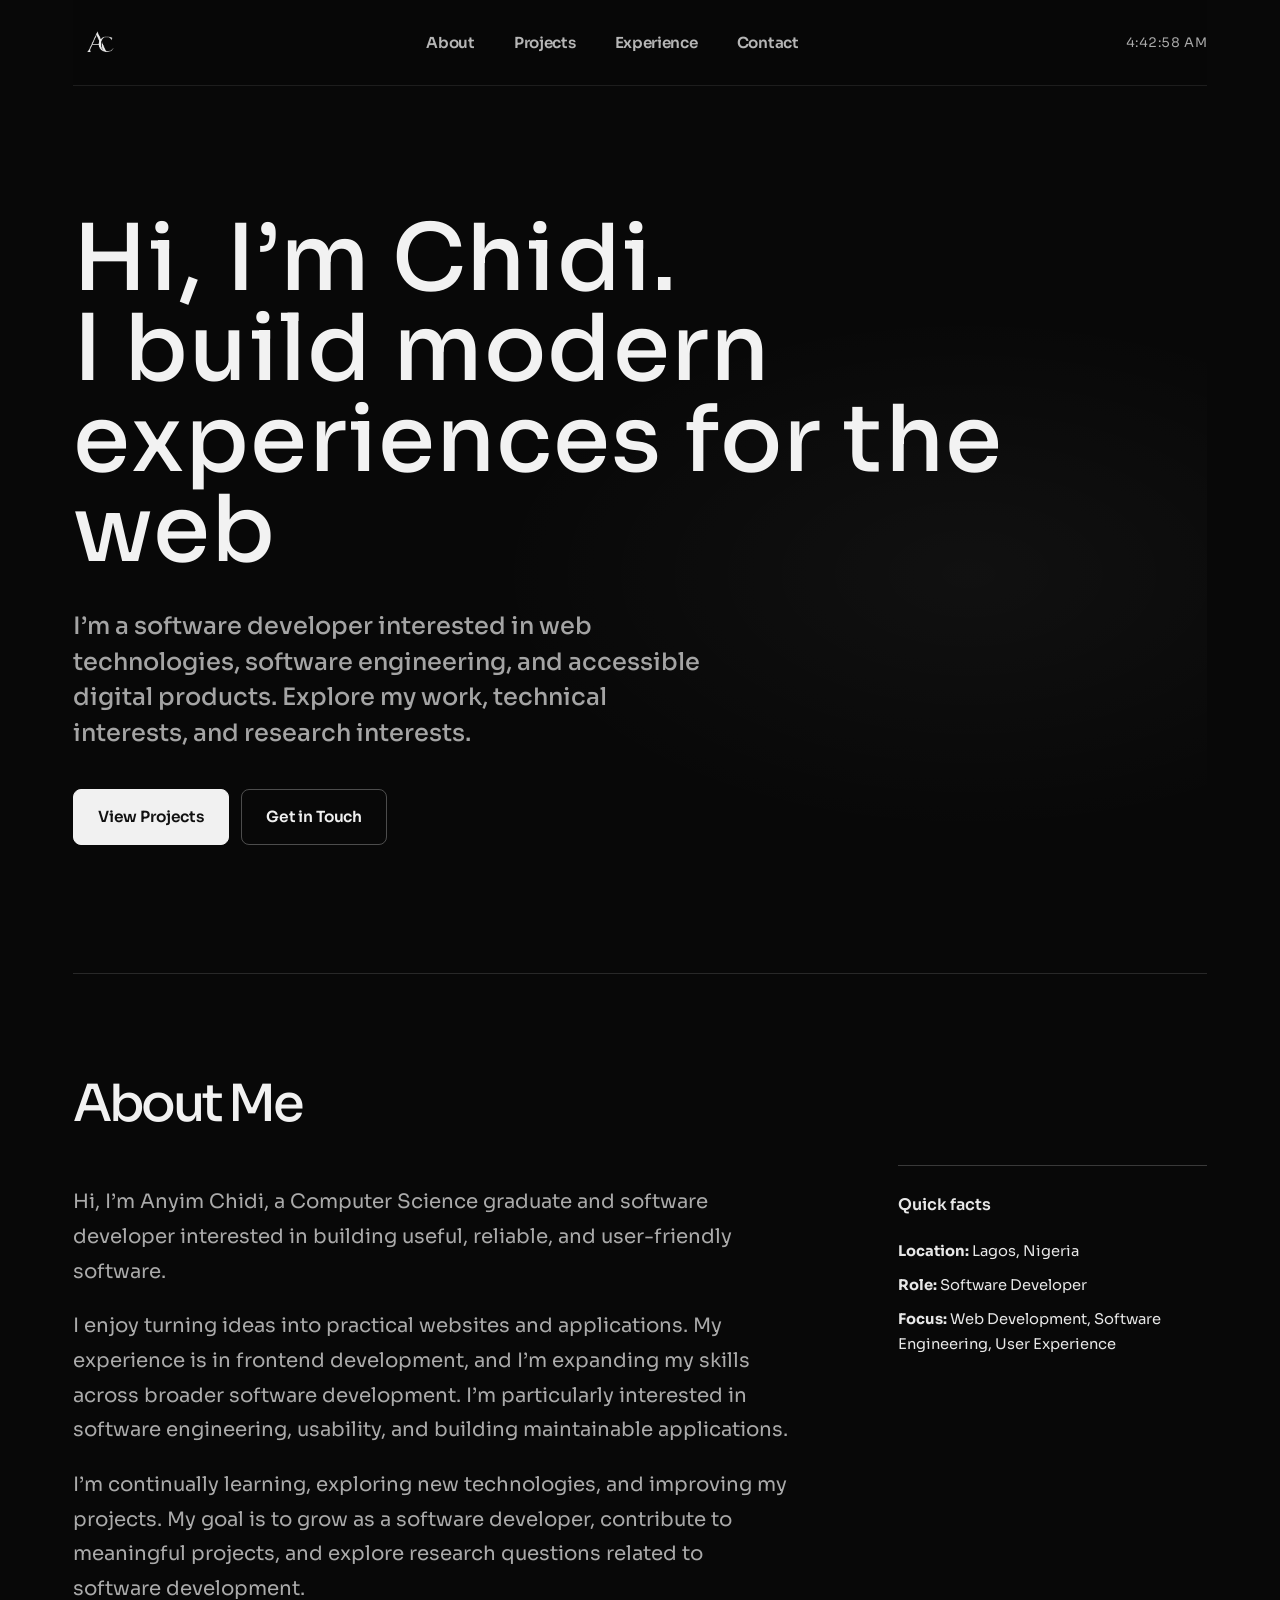
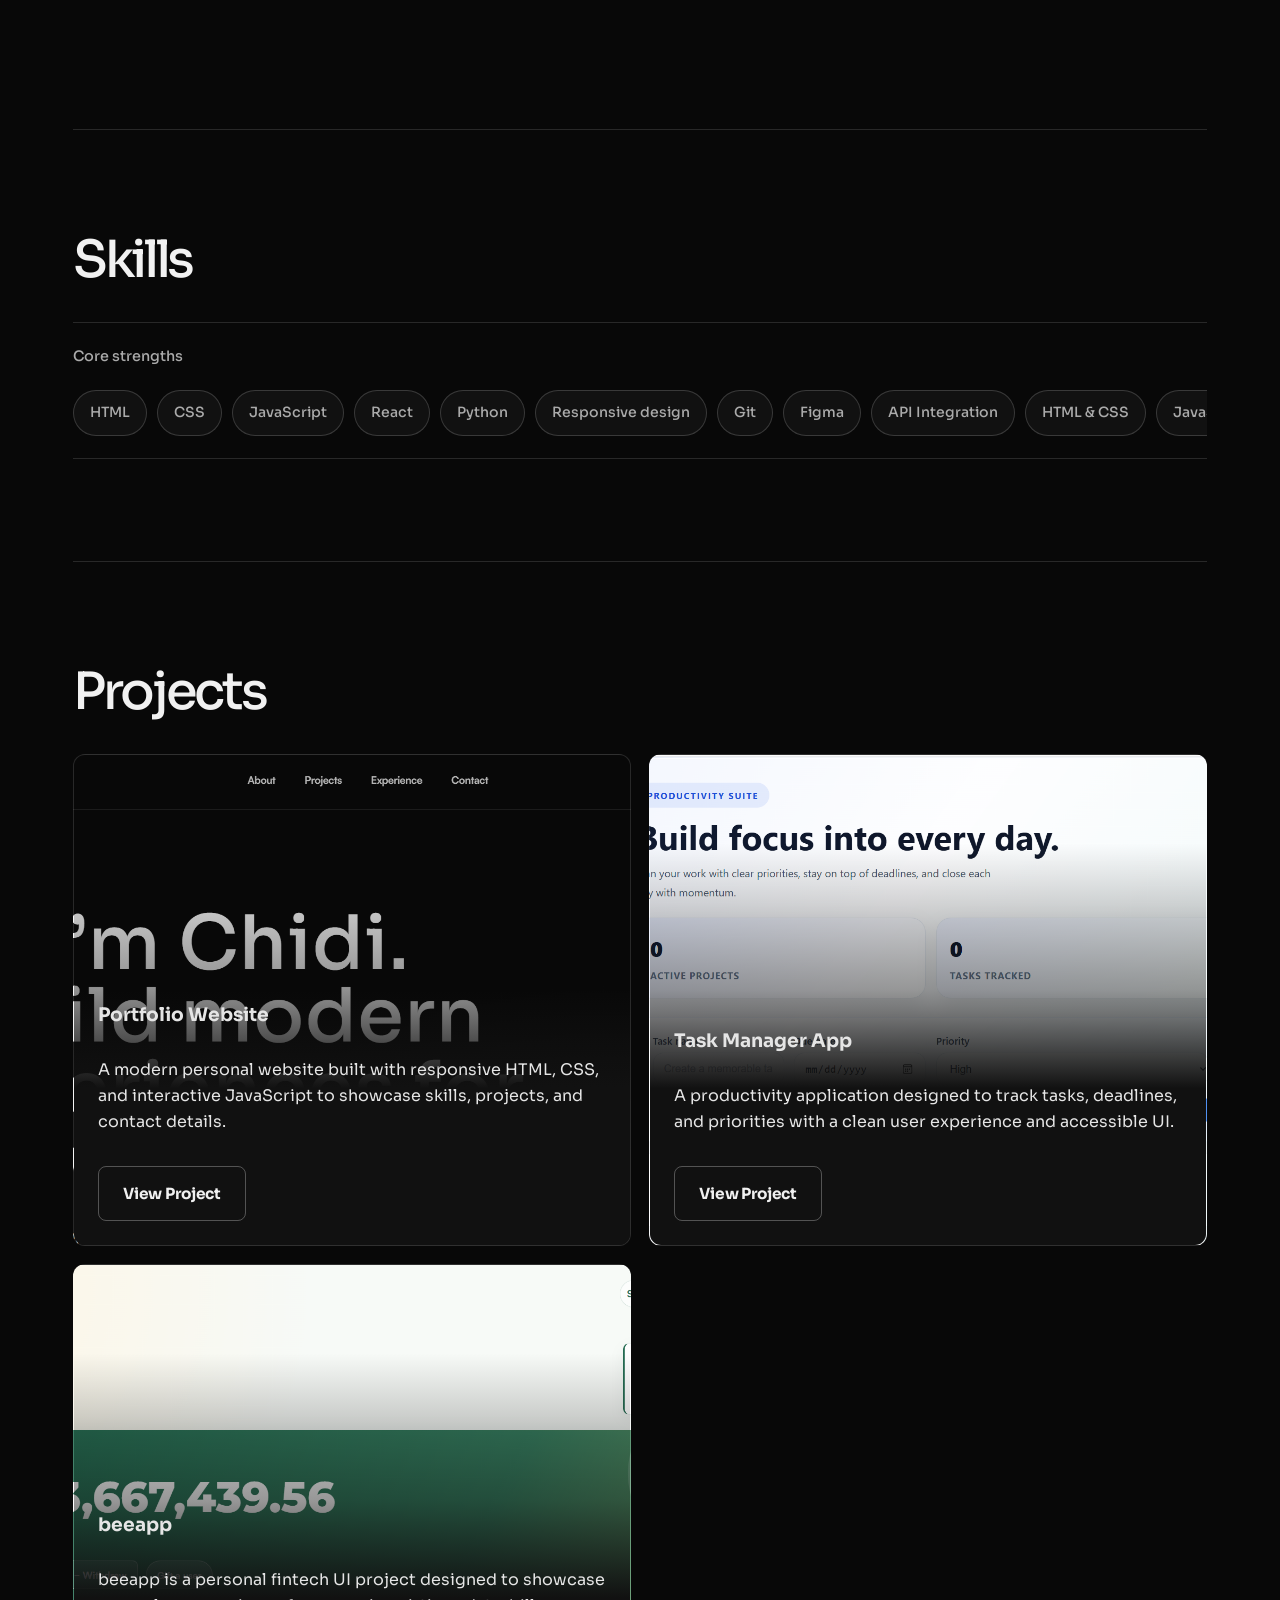
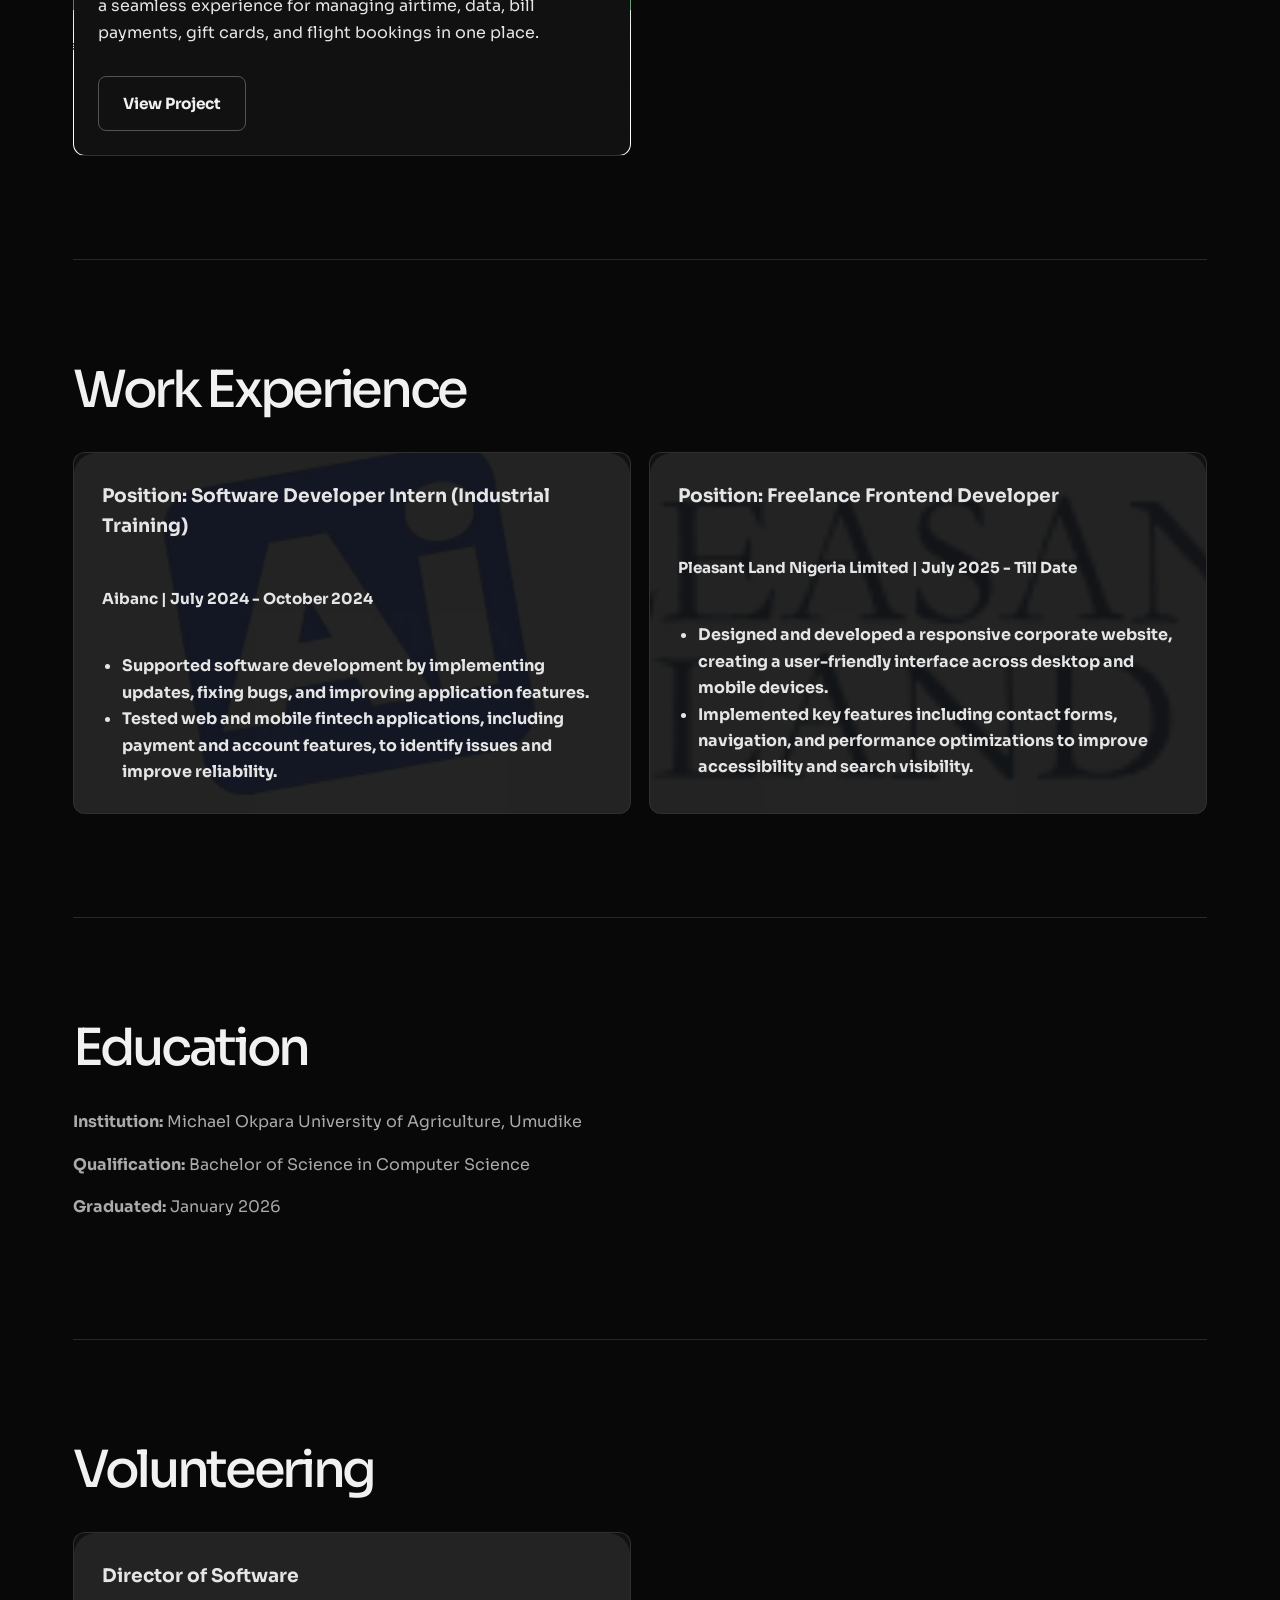
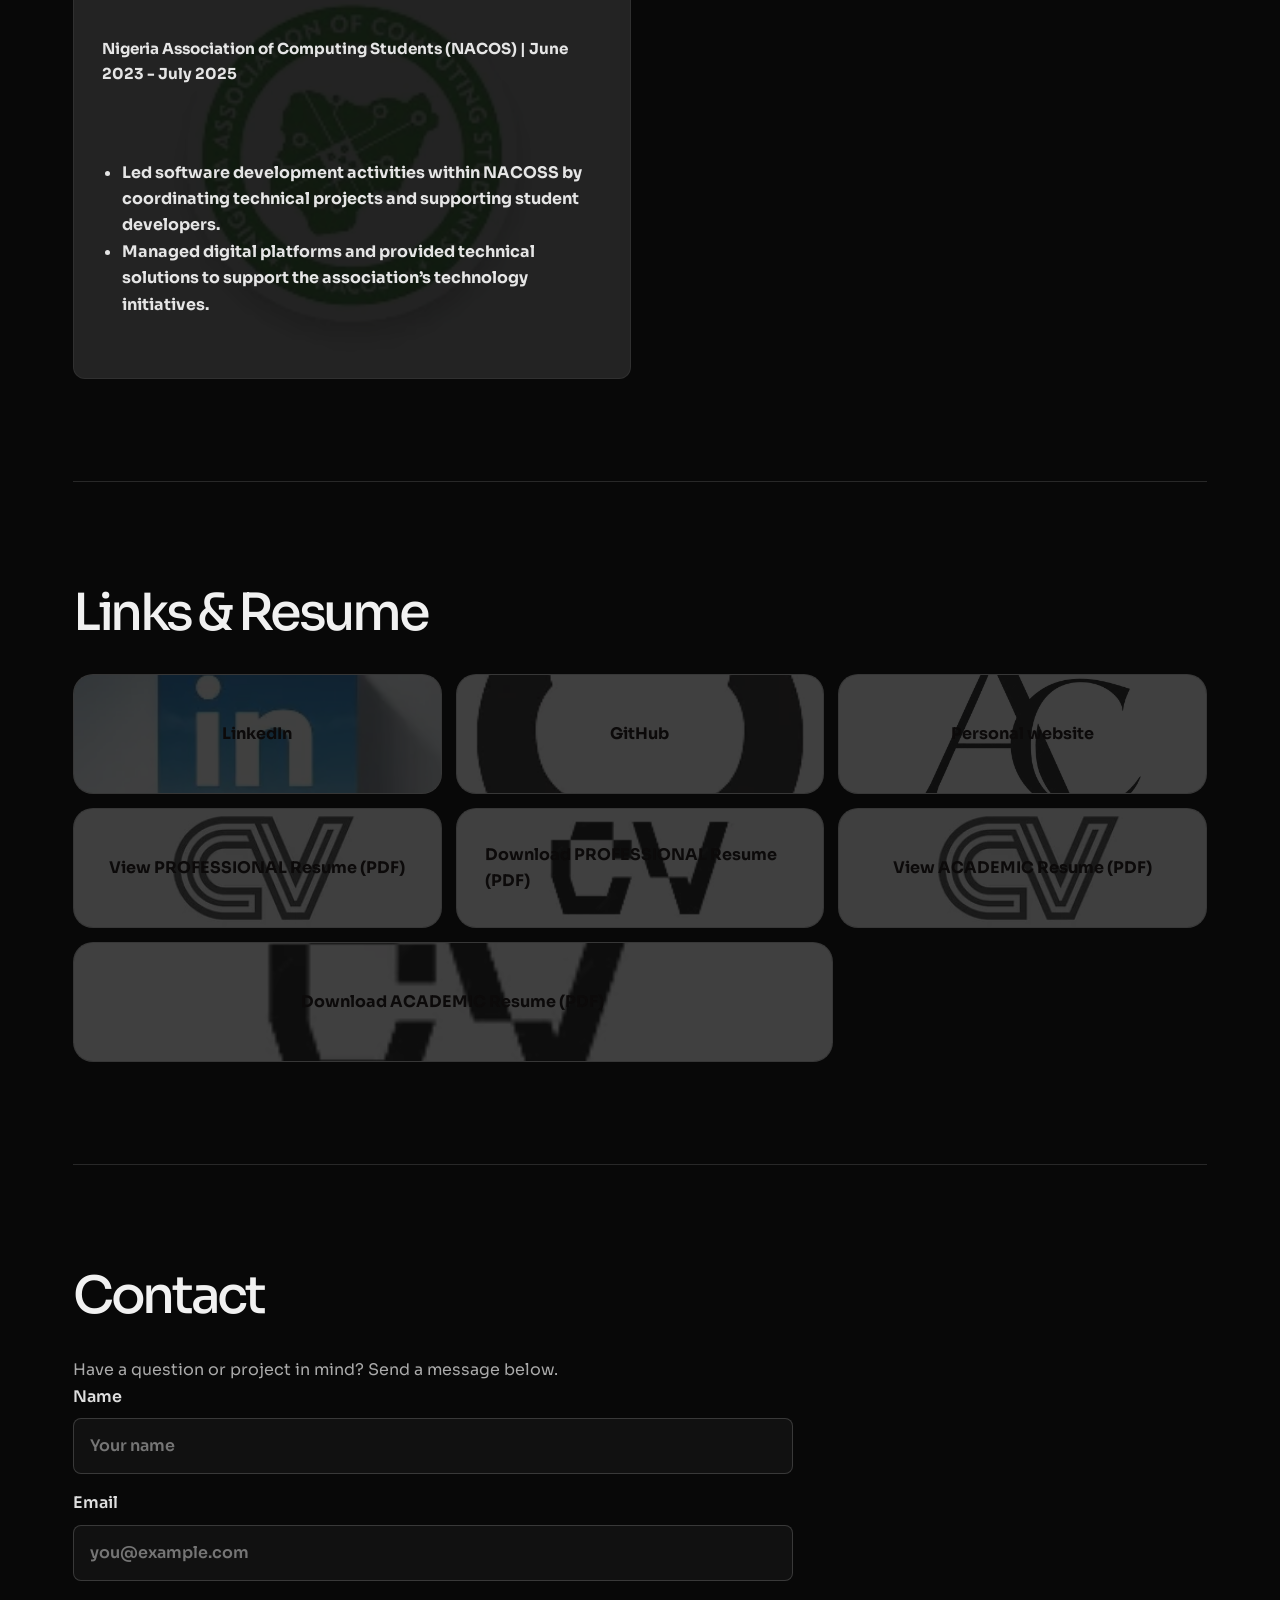
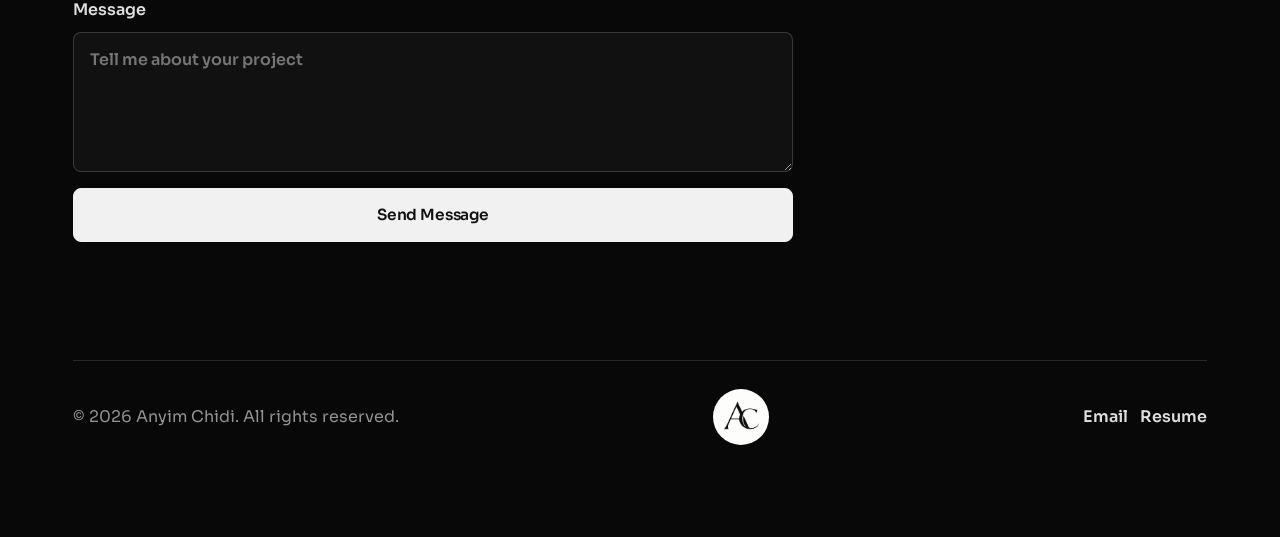
==== commit 10f7a0c9: "improved ui and ux" ====
--- a/index.html
+++ b/index.html
@@ -202,7 +202,7 @@
             <div class="scroll-item">
                 <p><strong>Institution:</strong> Michael Okpara University of Agriculture, Umudike</p>
                 <p><strong>Qualification:</strong> Bachelor of Science in Computer Science</p>
-                <p><strong>Graduated:</strong> 2026</p>
+                <p><strong>Graduated:</strong> January 2026</p>
             </div>
         </section>
 
--- a/chidi.css
+++ b/chidi.css
@@ -23,7 +23,7 @@
   --max-width: 1200px;
   --font-body: "Satoshi", ui-sans-serif, system-ui, -apple-system, BlinkMacSystemFont, "Segoe UI", sans-serif;
   --font-ui: "Sora", ui-sans-serif, system-ui, sans-serif;
-  --font-display: "Montserrat", ui-sans-serif, sans-serif;
+  --font-display: "Montserrat", sans-serif;
 }
 
 body[data-theme="dark"] {
@@ -1072,7 +1072,7 @@
 }
 #cv-download2::before {
     background-image: url("/images/download_cv.webp");
-    background-size: contain;
+    background-size: cover;
 }
 
 #linkedin:hover::before, #github:hover::before, #chidi:hover::before, #cv-view:hover::before, #cv-download:hover::before, #cv-download2:hover::before{
@@ -1135,7 +1135,7 @@
 /* Projects */
 #portfolio-website{
   background-image: url("images/anyimchidi-image.png");
-  background-size: cover;
+  background-size: 100%;
   transition: all 0.3s ease-in-out;
 }
 
@@ -1155,7 +1155,7 @@
 
 #beeapp{
   background-image: url("images/beeapp-image.png");
-  background-size: cover;
+  background-size: 100%;
   transition: all 0.3s ease-in-out;
 }
 #beeapp:hover{
@@ -1704,3 +1704,820 @@
     transition: none !important;
   }
 }
+
+/* Dark editorial portfolio */
+:root {
+  --bg: #080808;
+  --bg-2: #080808;
+  --surface: #111111;
+  --surface-strong: #151515;
+  --text: #ececec;
+  --text-strong: #f7f7f7;
+  --muted: #a0a0a0;
+  --border: rgba(255, 255, 255, 0.12);
+  --accent: #f0f0f0;
+  --accent-soft: rgba(255, 255, 255, 0.08);
+  --accent-strong: #f7f7f7;
+  --shadow: 0 28px 70px rgba(0, 0, 0, 0.32);
+  --shadow-soft: 0 18px 36px rgba(0, 0, 0, 0.28);
+  --glass-bg: rgba(8, 8, 8, 0.92);
+  --glass-bg2: #111111;
+  --glass-border: rgba(255, 255, 255, 0.12);
+  --max-width: 1440px;
+  --font-body: "Satoshi", "Sora", ui-sans-serif, system-ui, sans-serif;
+  --font-ui: "Satoshi", "Sora", ui-sans-serif, system-ui, sans-serif;
+  --font-display: "Sora", "Montserrat", ui-sans-serif, sans-serif;
+}
+
+html {
+  scroll-padding-top: 100px;
+}
+
+body,
+body[data-theme="dark"] {
+  color: var(--text);
+  background: #080808;
+  line-height: 1.65;
+  font-size: 16px;
+}
+
+body::before,
+body::after {
+  content: none;
+}
+
+body[data-theme="light"] {
+  --bg: #080808;
+  --bg-2: #080808;
+  --surface: #111111;
+  --surface-strong: #151515;
+  --text: #ececec;
+  --text-strong: #f7f7f7;
+  --muted: #a0a0a0;
+  --border: rgba(255, 255, 255, 0.12);
+  --accent: #f0f0f0;
+  --accent-soft: rgba(255, 255, 255, 0.08);
+  --accent-strong: #f7f7f7;
+  color: var(--text);
+  background: #080808;
+}
+
+.page-container {
+  max-width: var(--max-width);
+  padding: 0 clamp(22px, 5.7vw, 88px) 64px;
+}
+
+.header {
+  position: sticky;
+  top: 0;
+  display: flex;
+  width: 100%;
+  min-height: 86px;
+  gap: 28px;
+  margin: 0 auto;
+  padding: 18px 0;
+  border: 0;
+  border-bottom: 1px solid rgba(255, 255, 255, 0.09);
+  border-radius: 0;
+  background: rgba(8, 8, 8, 0.94);
+  box-shadow: none;
+  backdrop-filter: blur(16px);
+  -webkit-backdrop-filter: blur(16px);
+}
+
+body[data-theme="dark"] .header,
+body[data-theme="light"] .header {
+  background: rgba(8, 8, 8, 0.94);
+  box-shadow: none;
+}
+
+.brand {
+  flex: 0 0 auto;
+  width: 54px;
+  height: 42px;
+}
+
+.brand img {
+  filter: brightness(0) invert(1);
+  opacity: 0.92;
+}
+
+body[data-theme="dark"] .brand img {
+  filter: brightness(0) invert(1);
+}
+
+.desktop-nav {
+  flex: 1;
+  gap: clamp(4px, 1.5vw, 24px);
+}
+
+.desktop-nav a {
+  padding: 8px 10px;
+  border-radius: 0;
+  color: #b6b6b6;
+  font-size: 0.95rem;
+  font-weight: 600;
+  letter-spacing: -0.02em;
+  text-transform: none;
+}
+
+.desktop-nav a:hover,
+.desktop-nav a:focus-visible {
+  color: #fff;
+  background: transparent;
+  box-shadow: none;
+  transform: none;
+}
+
+#clock {
+  display: none;
+}
+
+.header-actions {
+  flex: 0 0 auto;
+}
+
+.theme-toggle {
+  display: none;
+}
+
+body[data-theme="dark"] .theme-toggle,
+body[data-theme="light"] .theme-toggle {
+  background: transparent;
+  box-shadow: none;
+}
+
+.theme-toggle:hover,
+.theme-toggle:focus-visible {
+  border-color: rgba(255, 255, 255, 0.35);
+  box-shadow: none;
+}
+
+.theme-toggle__track {
+  background: #252525;
+  border-color: #444;
+}
+
+.theme-toggle__thumb,
+body[data-theme="dark"] .theme-toggle__thumb {
+  background: #f2f2f2;
+  box-shadow: none;
+}
+
+.theme-toggle__text {
+  font-size: 0.78rem;
+}
+
+.hero {
+  display: flex;
+  align-items: center;
+  min-height: min(790px, calc(100svh - 86px));
+  padding: clamp(72px, 10vw, 144px) 0;
+  border: 0;
+  border-radius: 0;
+  background:
+    radial-gradient(ellipse at 79% 55%, rgba(255, 255, 255, 0.035), transparent 38%),
+    #080808;
+  box-shadow: none;
+}
+
+body[data-theme="dark"] .hero,
+body[data-theme="light"] .hero {
+  border: 0;
+  background:
+    radial-gradient(ellipse at 79% 55%, rgba(255, 255, 255, 0.035), transparent 38%),
+    #080808;
+}
+
+.hero::before {
+  content: none;
+}
+
+.hero > div {
+  max-width: 1040px;
+}
+
+.hero h1 {
+  max-width: 1000px;
+  margin-bottom: 34px;
+  color: #f2f2f2;
+  font-size: clamp(3.6rem, 7.2vw, 7.25rem);
+  font-weight: 500;
+  letter-spacing: -0.075em;
+  line-height: 0.98;
+}
+
+.hero p {
+  max-width: 650px;
+  margin-bottom: 38px;
+  color: #a4a4a4;
+  font-size: clamp(1.08rem, 1.9vw, 1.5rem);
+  font-weight: 500;
+  line-height: 1.48;
+}
+
+.hero-actions {
+  gap: 12px;
+}
+
+.button,
+.button-secondary {
+  min-height: 54px;
+  padding: 14px 24px;
+  border-radius: 8px;
+  font-size: 0.96rem;
+  letter-spacing: -0.01em;
+}
+
+.button {
+  color: #111;
+  background: #f1f1f1;
+  border: 1px solid #f1f1f1;
+  box-shadow: none;
+}
+
+.button:hover,
+.button:focus-visible {
+  color: #111;
+  background: #d8d8d8;
+  box-shadow: none;
+}
+
+.button-secondary {
+  color: #f0f0f0;
+  background: transparent;
+  border: 1px solid rgba(255, 255, 255, 0.28);
+  box-shadow: none;
+}
+
+body[data-theme="dark"] .button-secondary,
+body[data-theme="light"] .button-secondary {
+  color: #f0f0f0;
+  background: transparent;
+  box-shadow: none;
+}
+
+.button-secondary:hover,
+.button-secondary:focus-visible {
+  color: #fff;
+  background: #171717;
+  border-color: #777;
+  box-shadow: none;
+}
+
+.panel,
+body[data-theme="dark"] .panel,
+body[data-theme="light"] .panel {
+  margin-top: 0;
+  padding: clamp(64px, 8vw, 112px) 0;
+  border: 0;
+  border-top: 1px solid rgba(255, 255, 255, 0.13);
+  border-radius: 0;
+  background: transparent;
+  box-shadow: none;
+  color: var(--text);
+}
+
+.panel > .section-title,
+.section-title {
+  margin: 0 0 34px;
+  color: #f1f1f1;
+  font-family: var(--font-display);
+  font-size: clamp(2.15rem, 4vw, 3.8rem);
+  font-weight: 500;
+  letter-spacing: -0.065em;
+  line-height: 1.08;
+  text-transform: none;
+}
+
+.panel p,
+.panel li {
+  color: #aaa;
+}
+
+.panel p {
+  max-width: 760px;
+}
+
+.about-grid {
+  grid-template-columns: minmax(0, 1.4fr) minmax(260px, 0.6fr);
+  align-items: start;
+  gap: clamp(36px, 8vw, 120px);
+}
+
+.about-grid > div:first-child p {
+  max-width: 780px;
+  font-size: clamp(1.05rem, 1.55vw, 1.28rem);
+  line-height: 1.75;
+}
+
+.profile-box,
+body[data-theme="dark"] .profile-box,
+body[data-theme="light"] .profile-box {
+  padding: 0;
+  border: 0;
+  border-radius: 0;
+  background: transparent;
+  box-shadow: none;
+}
+
+.profile-visual {
+  padding: 26px 0 0;
+  border-top: 1px solid rgba(255, 255, 255, 0.2);
+}
+
+.profile-visual h2,
+.profile-visual p,
+.profile-visual strong {
+  color: #e7e7e7;
+}
+
+.profile-visual h2 {
+  margin: 0 0 20px;
+  font-family: var(--font-display);
+  font-size: 1rem;
+  font-weight: 600;
+}
+
+.profile-visual p {
+  margin: 10px 0;
+  font-size: 0.92rem;
+}
+
+#skills .grid > div {
+  padding: 22px 0;
+  border-block: 1px solid rgba(255, 255, 255, 0.13);
+}
+
+#skills .grid h3 {
+  margin: 0 0 22px;
+  color: #aaa;
+  font-size: 0.9rem;
+  font-weight: 500;
+}
+
+.skill-pill {
+  padding: 10px 16px;
+  border: 1px solid rgba(255, 255, 255, 0.17);
+  border-radius: 999px;
+  background: #111;
+  color: #e5e5e5;
+  font-size: 0.88rem;
+  font-weight: 500;
+}
+
+.project-list {
+  gap: 18px;
+}
+
+.project-card,
+body[data-theme="dark"] .project-card,
+body[data-theme="light"] .project-card {
+  border: 1px solid rgba(255, 255, 255, 0.13);
+  border-radius: 12px;
+  background-color: #111;
+  box-shadow: none;
+}
+
+.project-card::before {
+  content: none;
+}
+
+.project-card:hover {
+  border-color: rgba(255, 255, 255, 0.35);
+  box-shadow: none;
+}
+
+.project-card h3,
+.project-card h4,
+.project-card p,
+.project-card li {
+  color: #e5e5e5;
+}
+
+#projects .project-card {
+  min-height: 420px;
+  padding: 245px 24px 24px;
+  background-position: center top;
+  background-size: cover;
+}
+
+#projects .project-card:hover {
+  background-size: cover;
+}
+
+#projects .project-card::after {
+  content: "";
+  position: absolute;
+  inset: 0;
+  background: linear-gradient(180deg, transparent 18%, rgba(8, 8, 8, 0.42) 48%, #111 68%);
+  pointer-events: none;
+}
+
+#projects .project-card > * {
+  position: relative;
+  z-index: 1;
+}
+
+#experience .project-list,
+#volunteer .project-list {
+  grid-template-columns: repeat(2, minmax(0, 1fr));
+}
+
+#experience .project-card,
+#volunteer .project-card {
+  min-height: 0;
+  padding: 28px;
+  align-items: flex-start;
+  justify-content: flex-start;
+  background-image: none;
+}
+
+#experience .project-card h3,
+#volunteer .project-card h3 {
+  margin: 0 0 12px;
+}
+
+#experience .project-card h4,
+#volunteer .project-card h4 {
+  font-size: 0.95rem;
+}
+
+#experience .project-card ul,
+#volunteer .project-card ul {
+  padding-left: 20px;
+}
+
+.links-list {
+  grid-template-columns: repeat(3, minmax(0, 1fr));
+  gap: 14px;
+}
+
+.links-list a,
+.last-link a,
+body[data-theme="dark"] .links-list a,
+body[data-theme="dark"] .last-link a,
+body[data-theme="light"] .links-list a,
+body[data-theme="light"] .last-link a {
+  min-height: 120px;
+  padding: 28px;
+  align-items: flex-end;
+  border: 1px solid rgba(255, 255, 255, 0.16);
+  border-radius: 10px;
+  background: #111;
+  color: #f0f0f0;
+  box-shadow: none;
+}
+
+.links-list a::before,
+.last-link a::before {
+  opacity: 0.08;
+}
+
+.links-list a:hover,
+.last-link a:hover,
+.links-list a:focus-visible,
+.last-link a:focus-visible {
+  border-color: rgba(255, 255, 255, 0.38);
+  box-shadow: none;
+}
+
+.last-link {
+  max-width: calc((100% - 28px) / 3);
+  margin: 14px 0 0;
+}
+
+.contact-form {
+  max-width: 720px;
+}
+
+.contact-form label {
+  color: #dedede;
+}
+
+.contact-form input,
+.contact-form textarea,
+body[data-theme="dark"] .contact-form input,
+body[data-theme="dark"] .contact-form textarea,
+body[data-theme="light"] .contact-form input,
+body[data-theme="light"] .contact-form textarea {
+  border: 1px solid rgba(255, 255, 255, 0.17);
+  border-radius: 8px;
+  background: #111;
+  color: #f2f2f2;
+}
+
+.contact-form input:focus,
+.contact-form textarea:focus {
+  border-color: #aaa;
+  box-shadow: 0 0 0 3px rgba(255, 255, 255, 0.07);
+}
+
+footer {
+  margin-top: 0;
+  padding: 28px 0;
+  border-top: 1px solid rgba(255, 255, 255, 0.13);
+  color: #929292;
+}
+
+footer a {
+  color: #dedede;
+}
+
+.gallery-grid {
+  background: #161616;
+}
+
+.mobile-nav,
+body[data-theme="dark"] .mobile-nav,
+body[data-theme="light"] .mobile-nav {
+  top: 78px;
+  border: 1px solid rgba(255, 255, 255, 0.15);
+  border-radius: 10px;
+  background: rgba(12, 12, 12, 0.98);
+  box-shadow: 0 20px 50px rgba(0, 0, 0, 0.45);
+}
+
+.mobile-nav a {
+  border-radius: 6px;
+  color: #e7e7e7;
+  background: transparent;
+}
+
+.mobile-nav a:hover,
+.mobile-nav a:focus-visible {
+  color: #fff;
+  background: #1a1a1a;
+  border-color: transparent;
+}
+
+.page-intro,
+body[data-theme="dark"] .page-intro {
+  min-height: 500px;
+  padding: clamp(48px, 8vw, 110px);
+  border: 1px solid rgba(255, 255, 255, 0.13);
+  border-radius: 12px;
+  background: #101010;
+}
+
+.page-intro h1 {
+  color: #f2f2f2;
+  font-weight: 500;
+  letter-spacing: -0.07em;
+}
+
+.page-intro p,
+.eyebrow {
+  color: #a2a2a2;
+}
+
+.about-spotlight span {
+  border-color: rgba(255, 255, 255, 0.17);
+  background: #171717;
+  color: #ddd;
+}
+
+.image-slot,
+.image-slot2,
+.image-slot3 {
+  border: 1px solid rgba(255, 255, 255, 0.12);
+  border-radius: 10px;
+  filter: grayscale(1);
+}
+
+.story-grid {
+  gap: clamp(32px, 7vw, 100px);
+}
+
+.story-grid h2,
+.page-panel h2 {
+  color: #f0f0f0;
+  font-weight: 500;
+  letter-spacing: -0.05em;
+}
+
+.quote-block {
+  border-left-color: #bbb;
+  border-radius: 0;
+  background: #111;
+  color: #eee;
+}
+
+.signal {
+  border: 1px solid rgba(255, 255, 255, 0.14);
+  border-radius: 10px;
+  background: #111;
+}
+
+.signal strong {
+  color: #eee;
+}
+
+.case-study,
+body[data-theme="dark"] .case-study {
+  border-color: rgba(255, 255, 255, 0.13);
+  border-radius: 12px;
+  background: #101010;
+  box-shadow: none;
+}
+
+.case-study h2 {
+  color: #f1f1f1;
+}
+
+.case-study__meta li {
+  background: #1c1c1c;
+  color: #dedede;
+}
+
+@media (max-width: 760px) {
+  .page-container {
+    padding: 0 22px 40px;
+  }
+
+  .header {
+    min-height: 72px;
+    padding: 12px 0;
+    gap: 12px;
+  }
+
+  .theme-toggle {
+    padding: 5px;
+  }
+
+  .theme-toggle__text {
+    display: none;
+  }
+
+  .menu-toggle {
+    border-color: rgba(255, 255, 255, 0.16);
+    border-radius: 8px;
+    background: transparent;
+    color: #eee;
+  }
+
+  .hero {
+    min-height: min(760px, calc(100svh - 72px));
+    padding: 84px 0;
+  }
+
+  .hero h1 {
+    margin-bottom: 25px;
+    font-size: clamp(3.1rem, 12vw, 5.3rem);
+    line-height: 0.99;
+  }
+
+  .hero p {
+    font-size: 1.08rem;
+  }
+
+  .panel,
+  body[data-theme="dark"] .panel,
+  body[data-theme="light"] .panel {
+    padding: 64px 0;
+  }
+
+  .panel > .section-title,
+  .section-title {
+    margin-bottom: 26px;
+    font-size: clamp(2rem, 9vw, 3rem);
+  }
+
+  .about-grid {
+    grid-template-columns: 1fr;
+    gap: 22px;
+  }
+
+  #experience .project-list,
+  #volunteer .project-list,
+  .links-list {
+    grid-template-columns: 1fr;
+  }
+
+  #projects .project-card {
+    min-height: 390px;
+    padding: 220px 20px 20px;
+  }
+
+  #experience .project-card,
+  #volunteer .project-card {
+    padding: 22px;
+  }
+
+  .links-list a,
+  .last-link a,
+  body[data-theme="dark"] .links-list a,
+  body[data-theme="dark"] .last-link a,
+  body[data-theme="light"] .links-list a,
+  body[data-theme="light"] .last-link a {
+    min-height: 86px;
+    padding: 22px;
+    align-items: center;
+  }
+
+  .last-link {
+    max-width: none;
+  }
+
+  .page-intro,
+  body[data-theme="dark"] .page-intro {
+    min-height: auto;
+    padding: 34px 24px;
+  }
+
+  footer {
+    align-items: flex-start;
+    gap: 18px;
+  }
+}
+
+@media (max-width: 420px) {
+  .page-container {
+    padding-inline: 18px;
+  }
+
+  .hero h1 {
+    font-size: clamp(2.8rem, 13vw, 3.4rem);
+  }
+
+  .hero-actions {
+    align-items: stretch;
+    flex-direction: column;
+  }
+
+  .hero-actions .button,
+  .hero-actions .button-secondary {
+    width: 100%;
+  }
+}
+
+#clock {
+  display: block;
+  flex: 0 0 auto;
+  margin: 0 0 0 auto;
+  color: #aaa;
+  font-family: var(--font-ui);
+  font-size: 0.82rem;
+  font-variant-numeric: tabular-nums;
+  letter-spacing: 0.04em;
+  white-space: nowrap;
+}
+
+#mobileNav {
+  top: 78px;
+  right: calc((100vw - min(100vw, 1440px)) / 2 + clamp(22px, 5.7vw, 88px));
+  left: auto;
+  display: flex;
+  width: min(calc(100vw - 44px), 360px);
+  transform: translateY(-10px) scale(0.98);
+  transform-origin: top right;
+  opacity: 0;
+  visibility: hidden;
+  pointer-events: none;
+  transition:
+    opacity 360ms cubic-bezier(0.2, 0.75, 0.25, 1),
+    transform 360ms cubic-bezier(0.2, 0.75, 0.25, 1),
+    visibility 0s linear 360ms;
+}
+
+#mobileNav.is-open {
+  transform: translateY(0) scale(1);
+  opacity: 1;
+  visibility: visible;
+  pointer-events: auto;
+  transition:
+    opacity 360ms cubic-bezier(0.2, 0.75, 0.25, 1),
+    transform 360ms cubic-bezier(0.2, 0.75, 0.25, 1),
+    visibility 0s;
+}
+
+@media (max-width: 760px) {
+  .header {
+    display: grid;
+    grid-template-columns: minmax(0, 1fr) auto minmax(0, 1fr);
+    align-items: center;
+    gap: 8px;
+  }
+
+  .brand {
+    grid-column: 1;
+    justify-self: start;
+  }
+
+  #clock {
+    position: absolute;
+    left: 50%;
+    margin: 0;
+    transform: translateX(-50%);
+    font-size: 0.76rem;
+  }
+
+  .header-actions {
+    grid-column: 3;
+    justify-self: end;
+  }
+
+  #mobileNav {
+    top: 64px;
+  }
+}
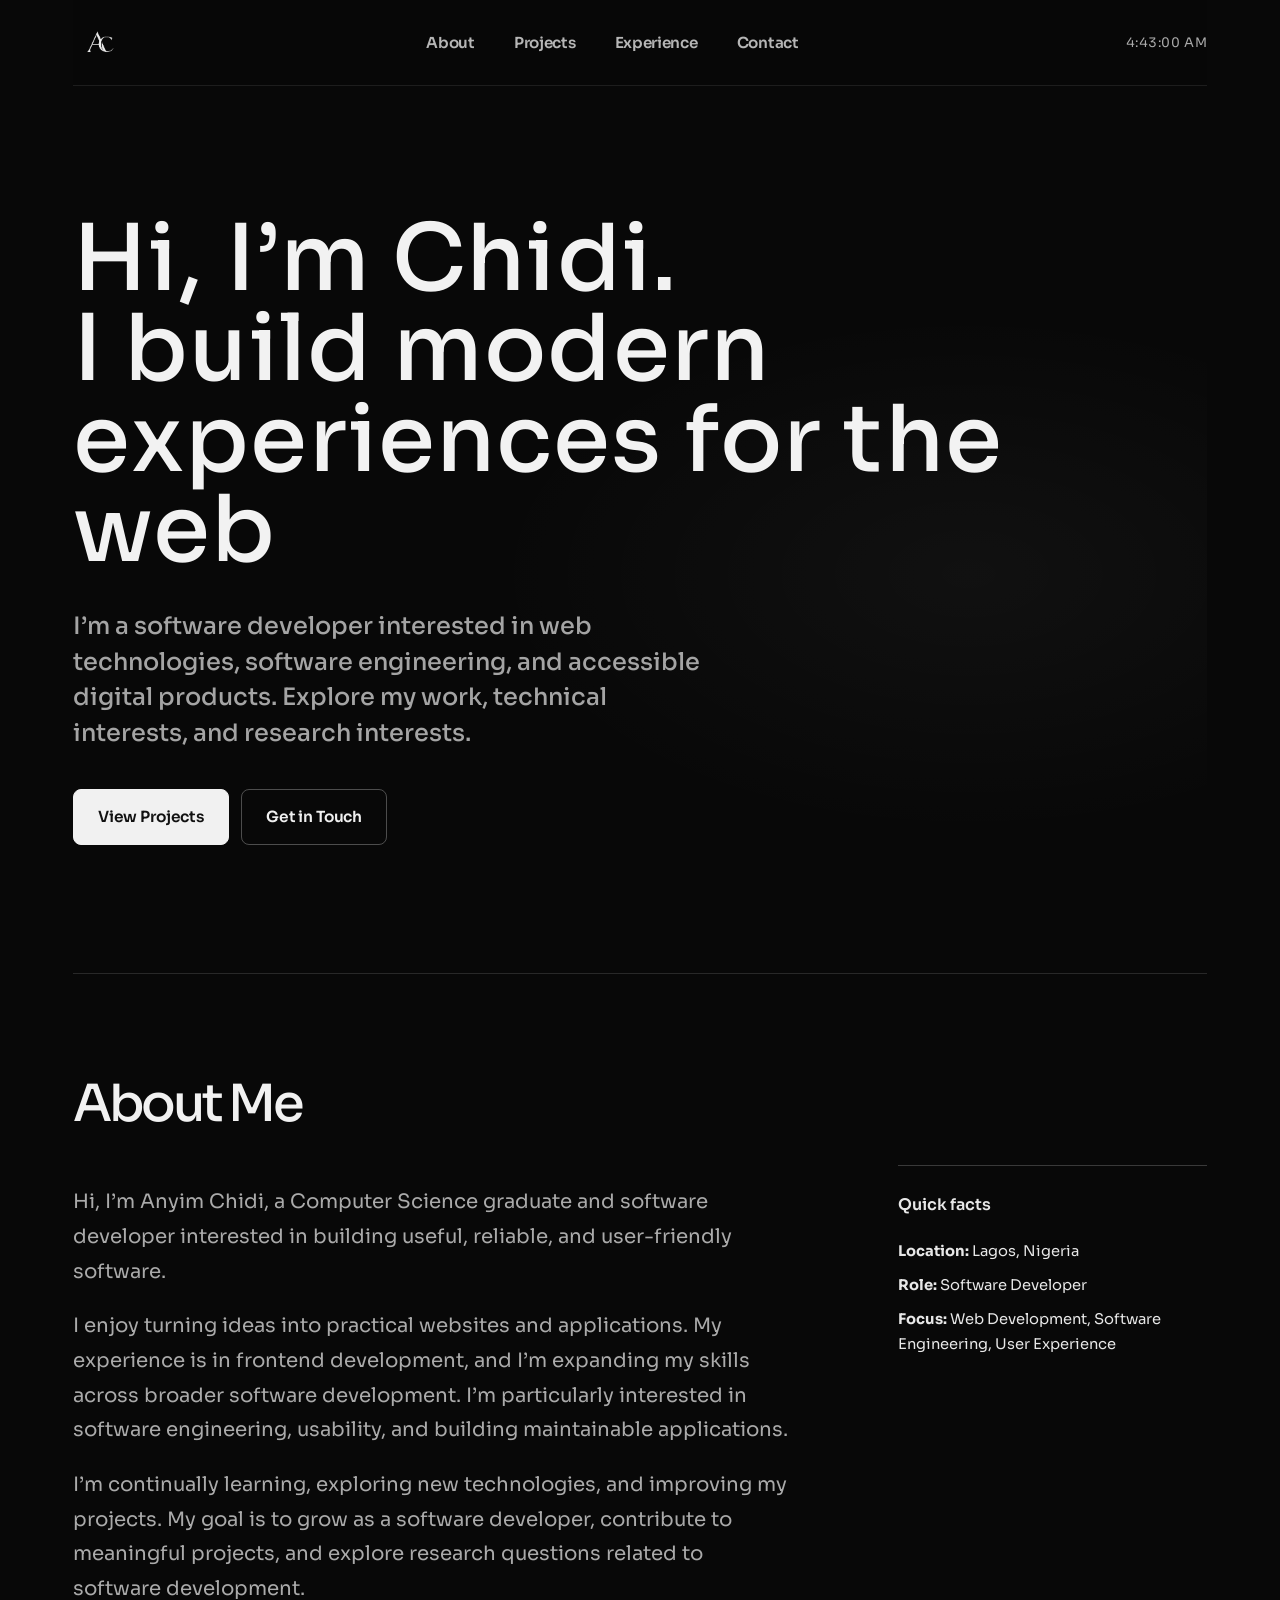
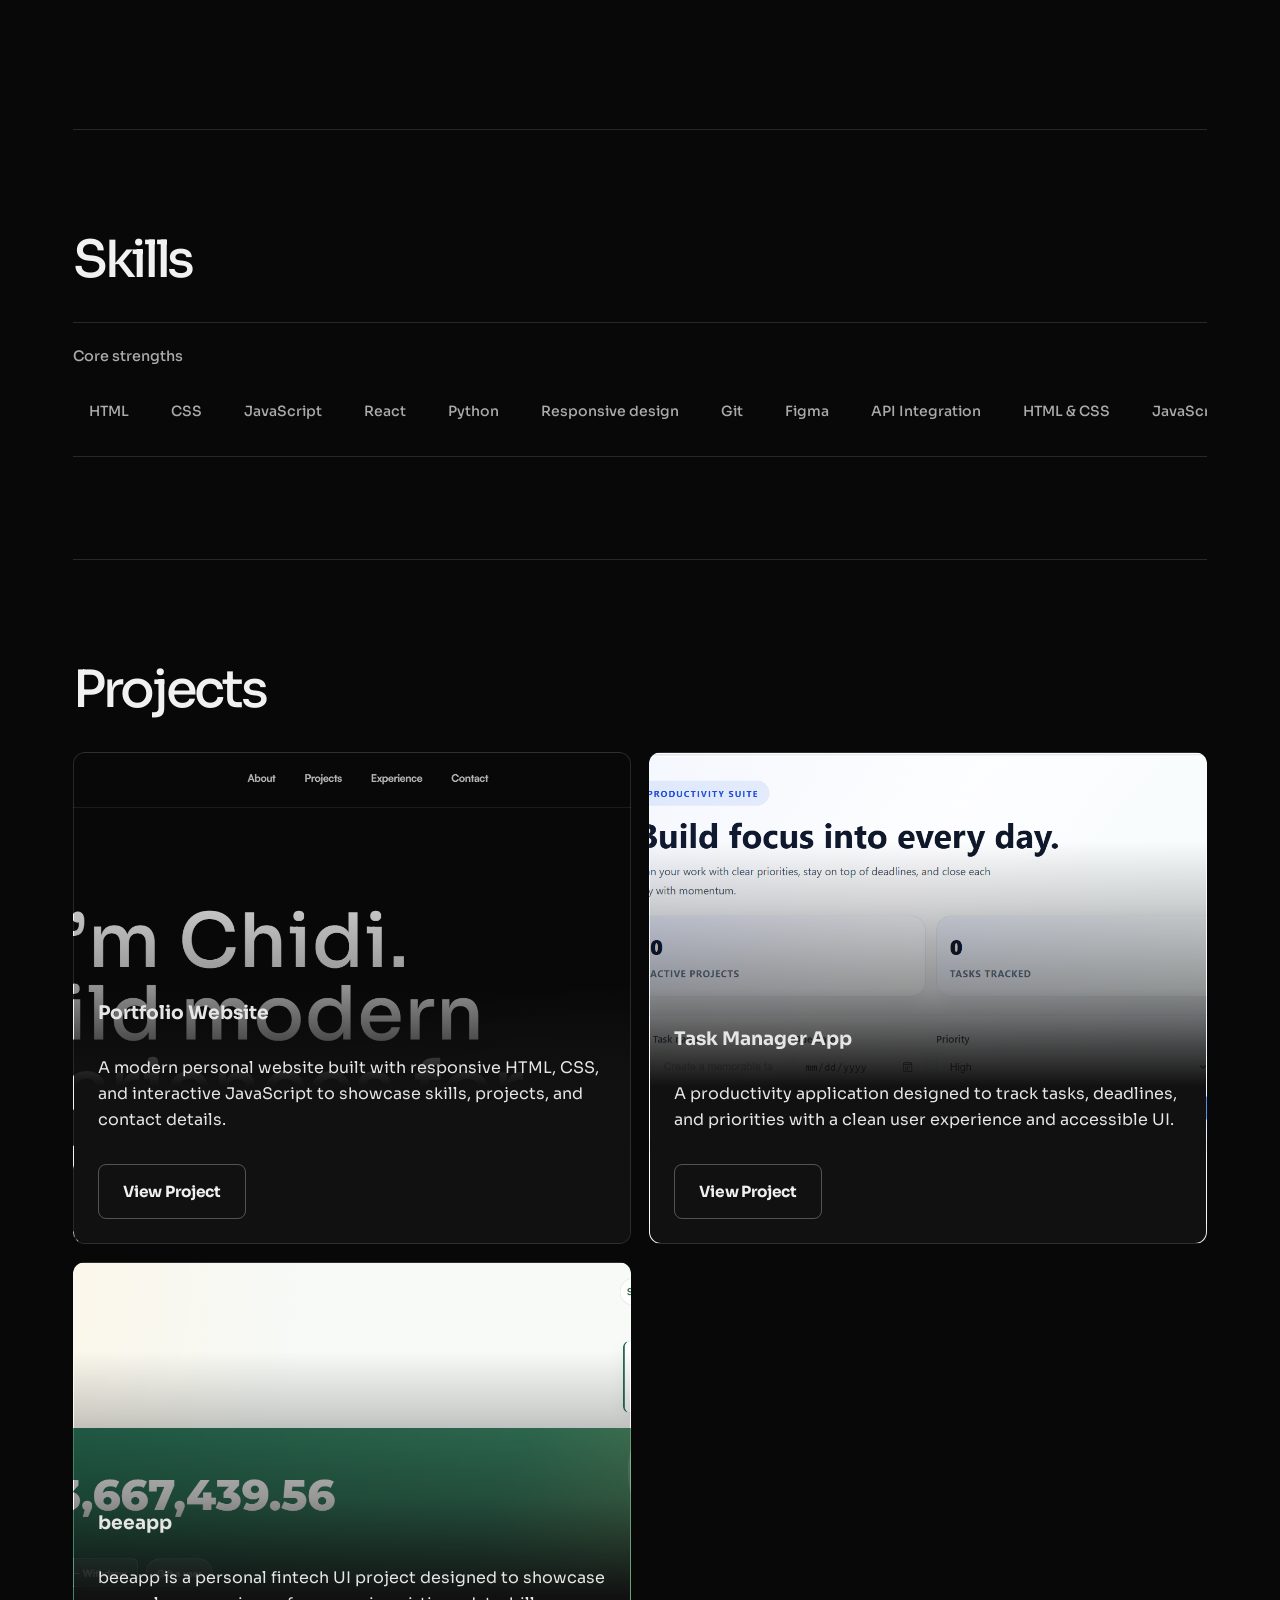
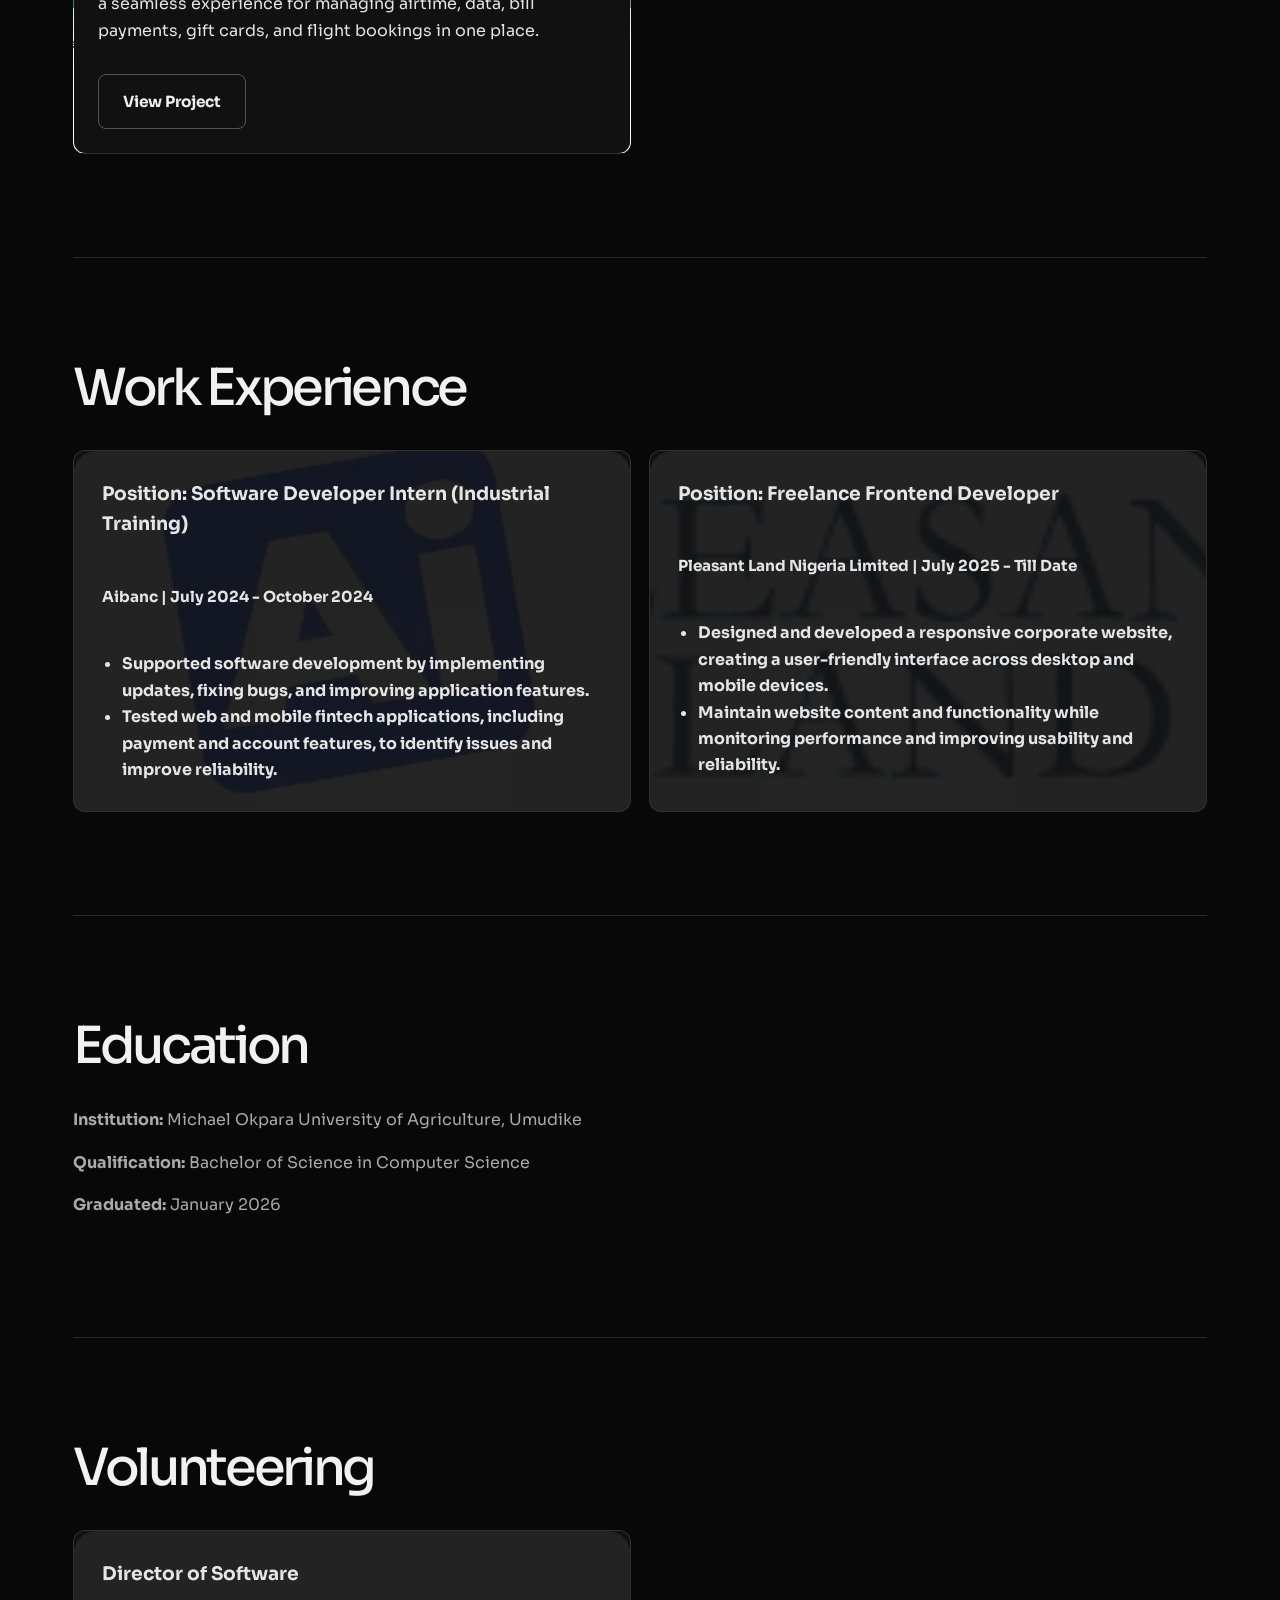
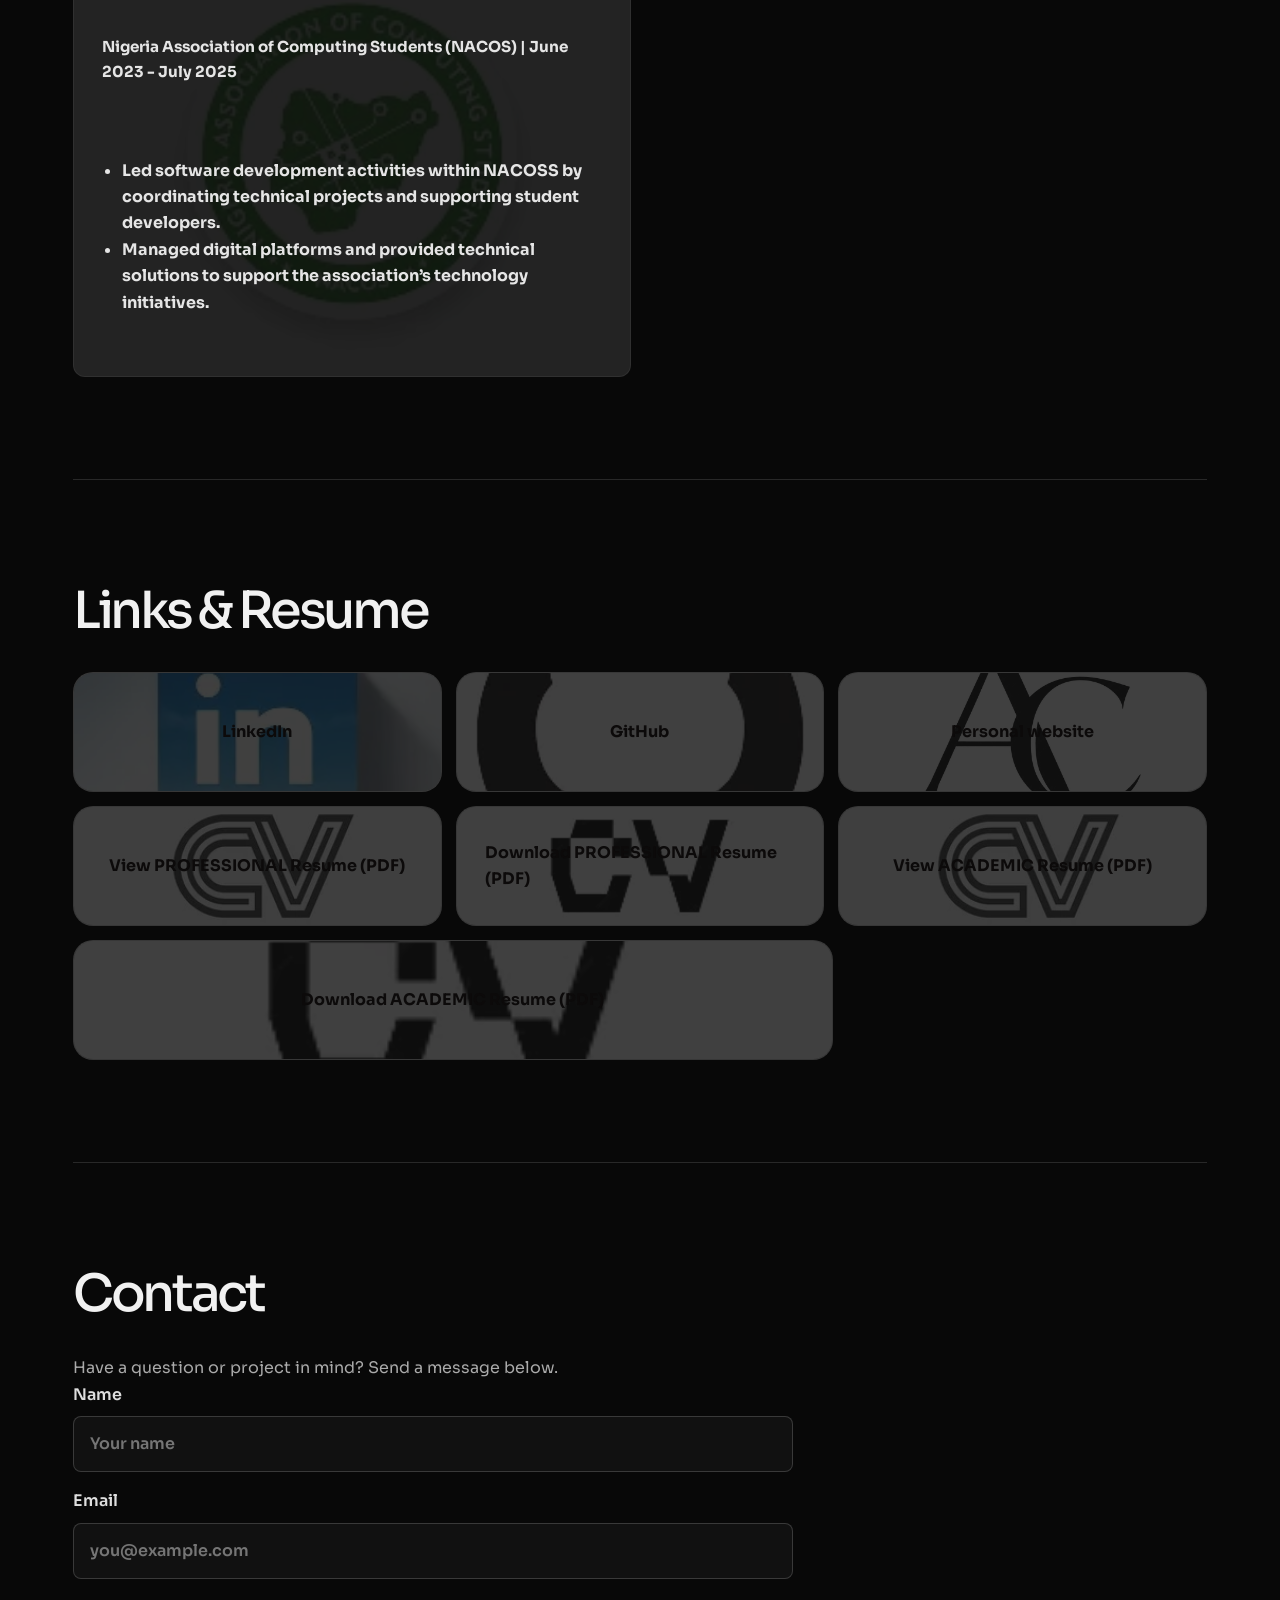
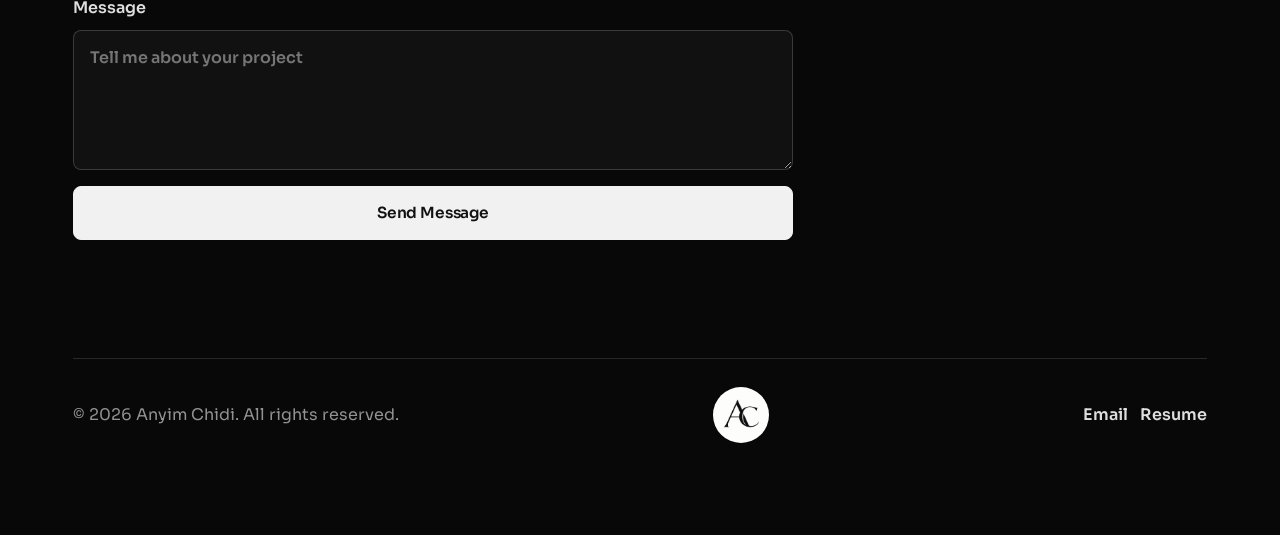
==== commit 656be79e: "..." ====
--- a/index.html
+++ b/index.html
@@ -189,7 +189,7 @@
                 
                     <ul>
                         <li>Designed and developed a responsive corporate website, creating a user-friendly interface across desktop and mobile devices.</li>
-                        <li>Implemented key features including contact forms, navigation, and performance optimizations to improve accessibility and search visibility.</li>
+                        <li>Maintain website content and functionality while monitoring performance and improving usability and reliability.</li>
                     </ul>
                 
             </div>
--- a/chidi.css
+++ b/chidi.css
@@ -7,8 +7,8 @@
   --text-strong: #0d1117;
   --muted: #566274;
   --border: rgba(17, 24, 39, 0.08);
-  --accent: #d8a15a;
-  --accent-soft: rgba(216, 161, 90, 0.14);
+  --accent: #0b0906;
+  --accent-soft: rgba(19, 14, 9, 0.14);
   --accent-strong: #121821;
   --shadow: 0 32px 80px rgba(14, 19, 25, 0.12);
   --shadow-soft: 0 18px 36px rgba(15, 22, 29, 0.08);
@@ -21,8 +21,8 @@
   --radius-md: 22px;
   --radius-sm: 14px;
   --max-width: 1200px;
-  --font-body: "Satoshi", ui-sans-serif, system-ui, -apple-system, BlinkMacSystemFont, "Segoe UI", sans-serif;
-  --font-ui: "Sora", ui-sans-serif, system-ui, sans-serif;
+  --font-body: "Montserrat", ui-sans-serif, system-ui, -apple-system, BlinkMacSystemFont, "Segoe UI", sans-serif;
+  --font-ui: "Sora", "Montserrat", sans-serif;
   --font-display: "Montserrat", sans-serif;
 }
 
@@ -326,6 +326,7 @@
 
 #letter-hero{
   letter-spacing: 1.15px;
+  /* font-size: 5rem; */
 }
 
 body[data-theme="dark"] .hero {
@@ -354,7 +355,7 @@
 .hero h1 {
   margin: 0 0 18px;
   font-family: var(--font-display);
-  font-size: clamp(3.1rem, 5vw, 6rem);
+  font-size: clamp(1.7rem, 2vw, 4rem);
   line-height: 0.92;
   letter-spacing: -0.08em;
   color: var(--accent-strong);
@@ -639,9 +640,6 @@
   display: inline-flex;
   align-items: center;
   padding: 8px 12px;
-  border-radius: 999px;
-  background: rgba(255, 255, 255, 0.2);
-  border: 1px solid rgba(255, 255, 255, 0.22);
   color: var(--text-strong);
   font-family: var(--font-ui);
   font-size: 0.76rem;
@@ -748,7 +746,6 @@
 .quote-block {
   margin: 0;
   padding: 24px;
-  border-left: 4px solid var(--accent);
   border-radius: 15px;
   background: rgb(21, 24, 22);
   color: floralwhite;
@@ -839,9 +836,9 @@
 .case-study__meta li {
   padding: 5px 10px;
   border-radius: 999px;
-  background: var(--accent-soft);
+  background: inherit;
   color: var(--accent-strong);
-  font-family: var(--font-ui);
+  font-family: var(--font-display);
   font-size: 0.8rem;
   font-weight: 600;
   letter-spacing: 0.015em;
@@ -899,13 +896,13 @@
 }
 
 .skill-pill {
-  padding: 10px 14px;
-  border-radius: 999px;
-  background: rgba(216, 167, 93, 0.1);
+  /* padding: 10px 14px; */
+  /* border-radius: 999px; */
+  /* background: rgba(216, 167, 93, 0.1); */
   color: var(--accent-strong);
-  font-family: var(--font-ui);
+  font-family: var(--font-display);
   font-weight: 600;
-  border: 1px solid rgba(216, 167, 93, 0.2);
+  /* border: 1px solid rgba(216, 167, 93, 0.2); */
 }
 
 /* =============================
@@ -1303,20 +1300,20 @@
   display: none;
   width: 44px;
   height: 44px;
-  border: 1px solid var(--border);
-  border-radius: 12px;
+  border: none;
+  /* border-radius: 12px; */
   background: rgba(255, 255, 255, 0.06);
   color: var(--text);
   cursor: pointer;
   padding: 0;
   position: relative;
-  transition: transform 220ms ease, border-color 220ms ease, background-color 220ms ease;
+  /* transition: transform 220ms ease, border-color 220ms ease, background-color 220ms ease; */
 }
 
 .menu-toggle:hover,
 .menu-toggle:focus-visible {
-  transform: translateY(-1px);
-  border-color: rgba(216, 167, 93, 0.35);
+transform: none;
+transition: none;
 }
 
 .menu-toggle span {
@@ -1380,6 +1377,7 @@
   padding: 12px 14px;
   border-radius: 12px;
   font-size: 0.8rem;
+  text-align: center;
   font-weight: 700;
   letter-spacing: 0.12em;
   text-transform: uppercase;
@@ -1391,7 +1389,7 @@
 .mobile-nav a:hover,
 .mobile-nav a:focus-visible {
   background: rgba(211, 157, 79, 0.08);
-  border-color: rgba(211, 157, 79, 0.2);
+  border-color: rgba(13, 11, 7, 0.2);
 }
 
 /* ================================
@@ -1530,7 +1528,7 @@
 .button,
 .button-secondary,
 button {
-  font-family: var(--font-ui);
+  font-family: var(--font-display);
   font-weight: 600;
   letter-spacing: 0.025em;
 }
@@ -1577,7 +1575,7 @@
 .button:hover,
 .button:focus-visible {
   box-shadow:
-    0 18px 34px rgba(212, 158, 80, 0.3),
+    0 18px 34px rgba(18, 13, 5, 0.3),
     0 0 0 4px var(--accent-soft);
 }
 
@@ -1605,7 +1603,7 @@
 button:not(.button):not(.button-secondary):hover,
 button:not(.button):not(.button-secondary):focus-visible {
   transform: translateY(-2px);
-  border-color: rgba(216, 167, 93, 0.52);
+  border-color: rgba(14, 11, 6, 0.52);
   box-shadow:
     0 9px 22px rgba(17, 24, 39, 0.1),
     0 0 0 3px var(--accent-soft);
@@ -2058,9 +2056,9 @@
 
 .skill-pill {
   padding: 10px 16px;
-  border: 1px solid rgba(255, 255, 255, 0.17);
-  border-radius: 999px;
-  background: #111;
+  /* border: 1px solid rgba(255, 255, 255, 0.17); */
+  /* border-radius: 999px; */
+  /* background: #e2dada; */
   color: #e5e5e5;
   font-size: 0.88rem;
   font-weight: 500;
@@ -2146,6 +2144,10 @@
 #experience .project-card ul,
 #volunteer .project-card ul {
   padding-left: 20px;
+}
+
+#experience li{
+  margin-bottom: 25about-spotlightpx;
 }
 
 .links-list {
@@ -2272,8 +2274,6 @@
 }
 
 .about-spotlight span {
-  border-color: rgba(255, 255, 255, 0.17);
-  background: #171717;
   color: #ddd;
 }
 
@@ -2297,7 +2297,6 @@
 }
 
 .quote-block {
-  border-left-color: #bbb;
   border-radius: 0;
   background: #111;
   color: #eee;
@@ -2326,8 +2325,8 @@
 }
 
 .case-study__meta li {
-  background: #1c1c1c;
-  color: #dedede;
+  /* background: var(--accent); */
+  /* color: #dedede; */
 }
 
 @media (max-width: 760px) {
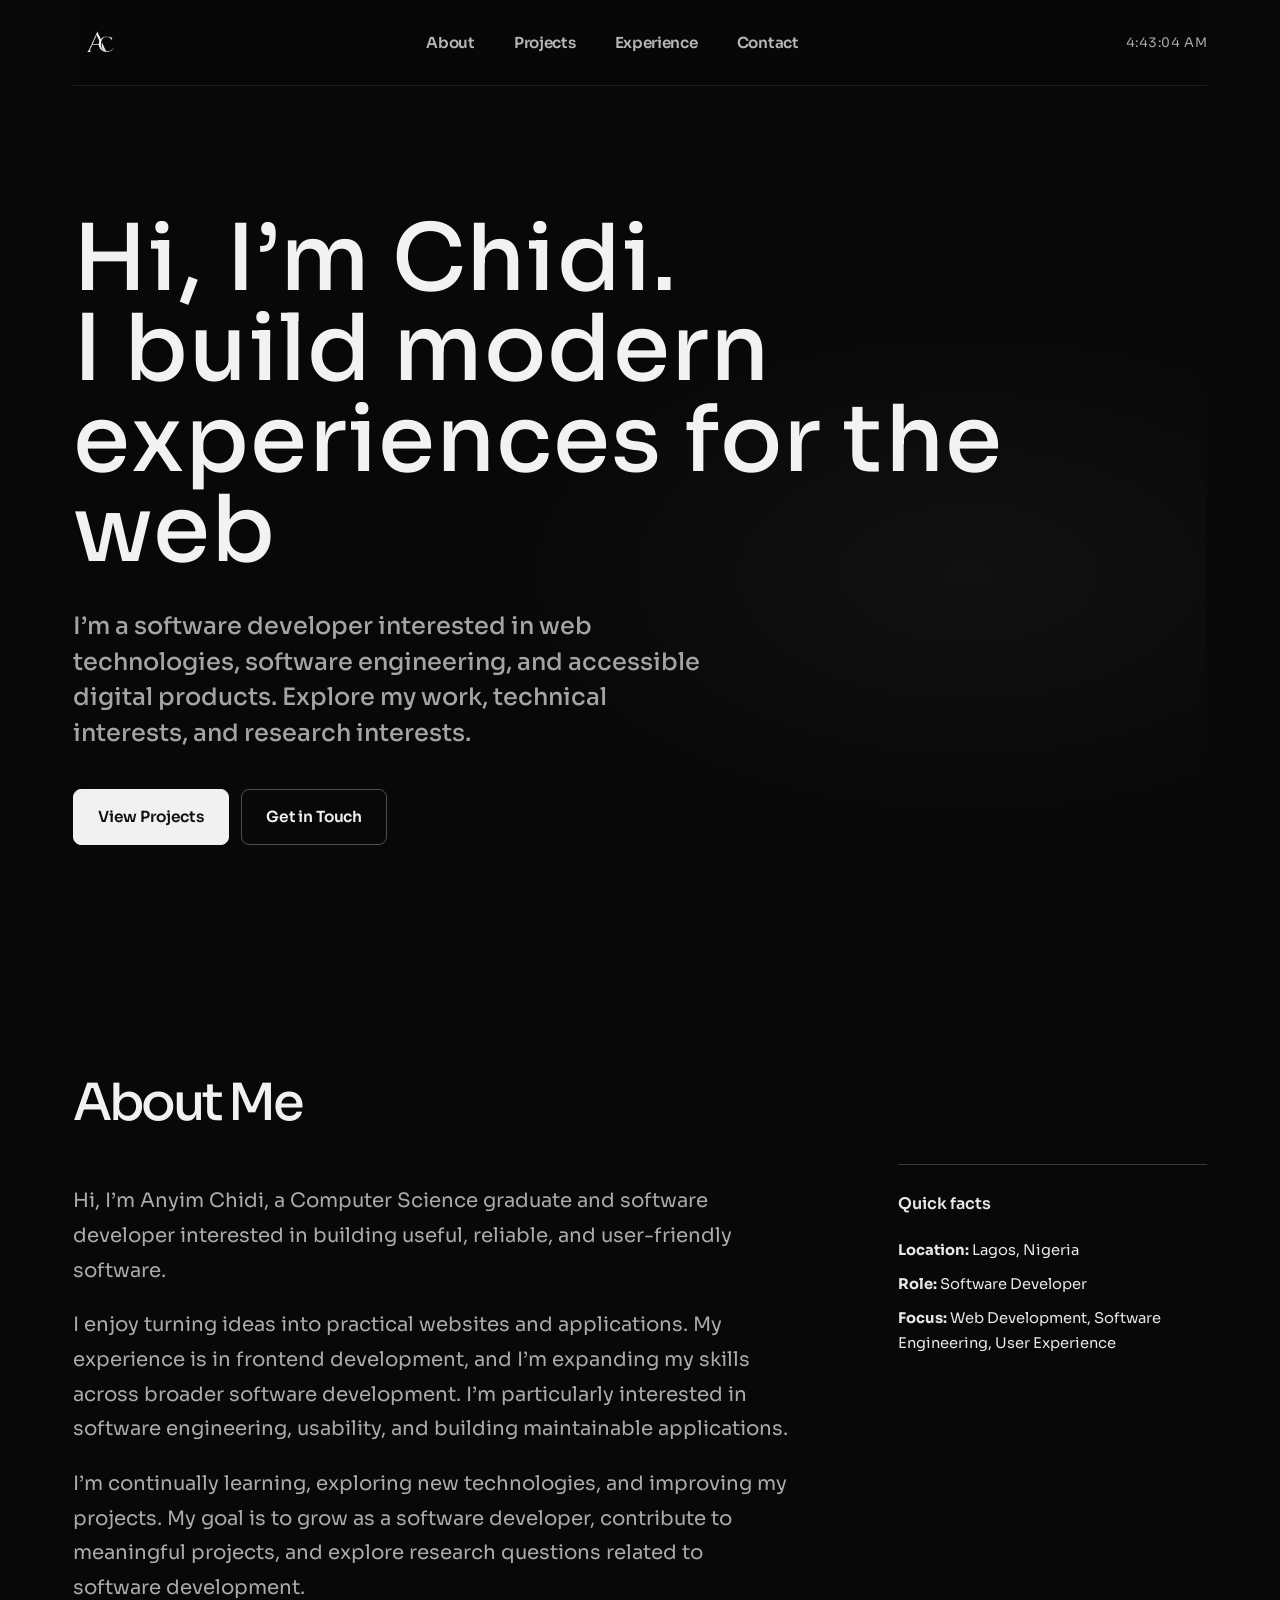
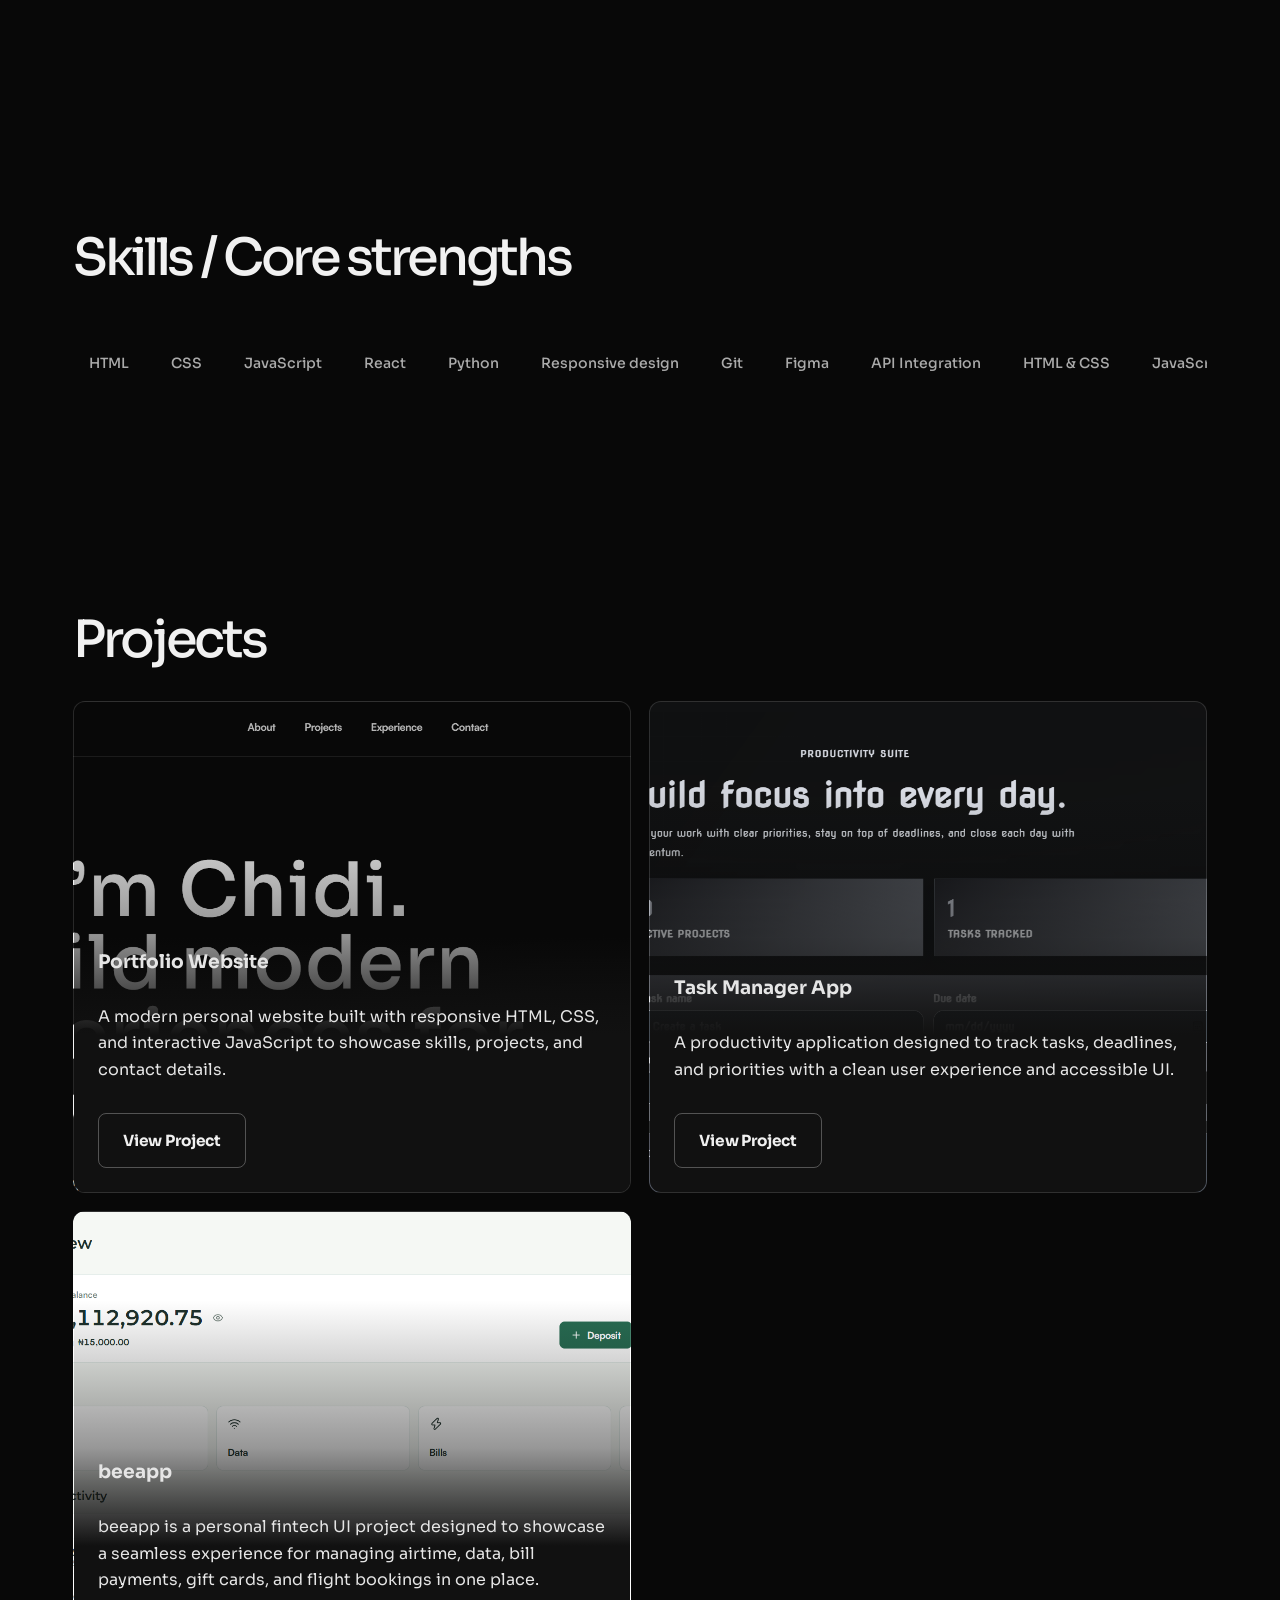
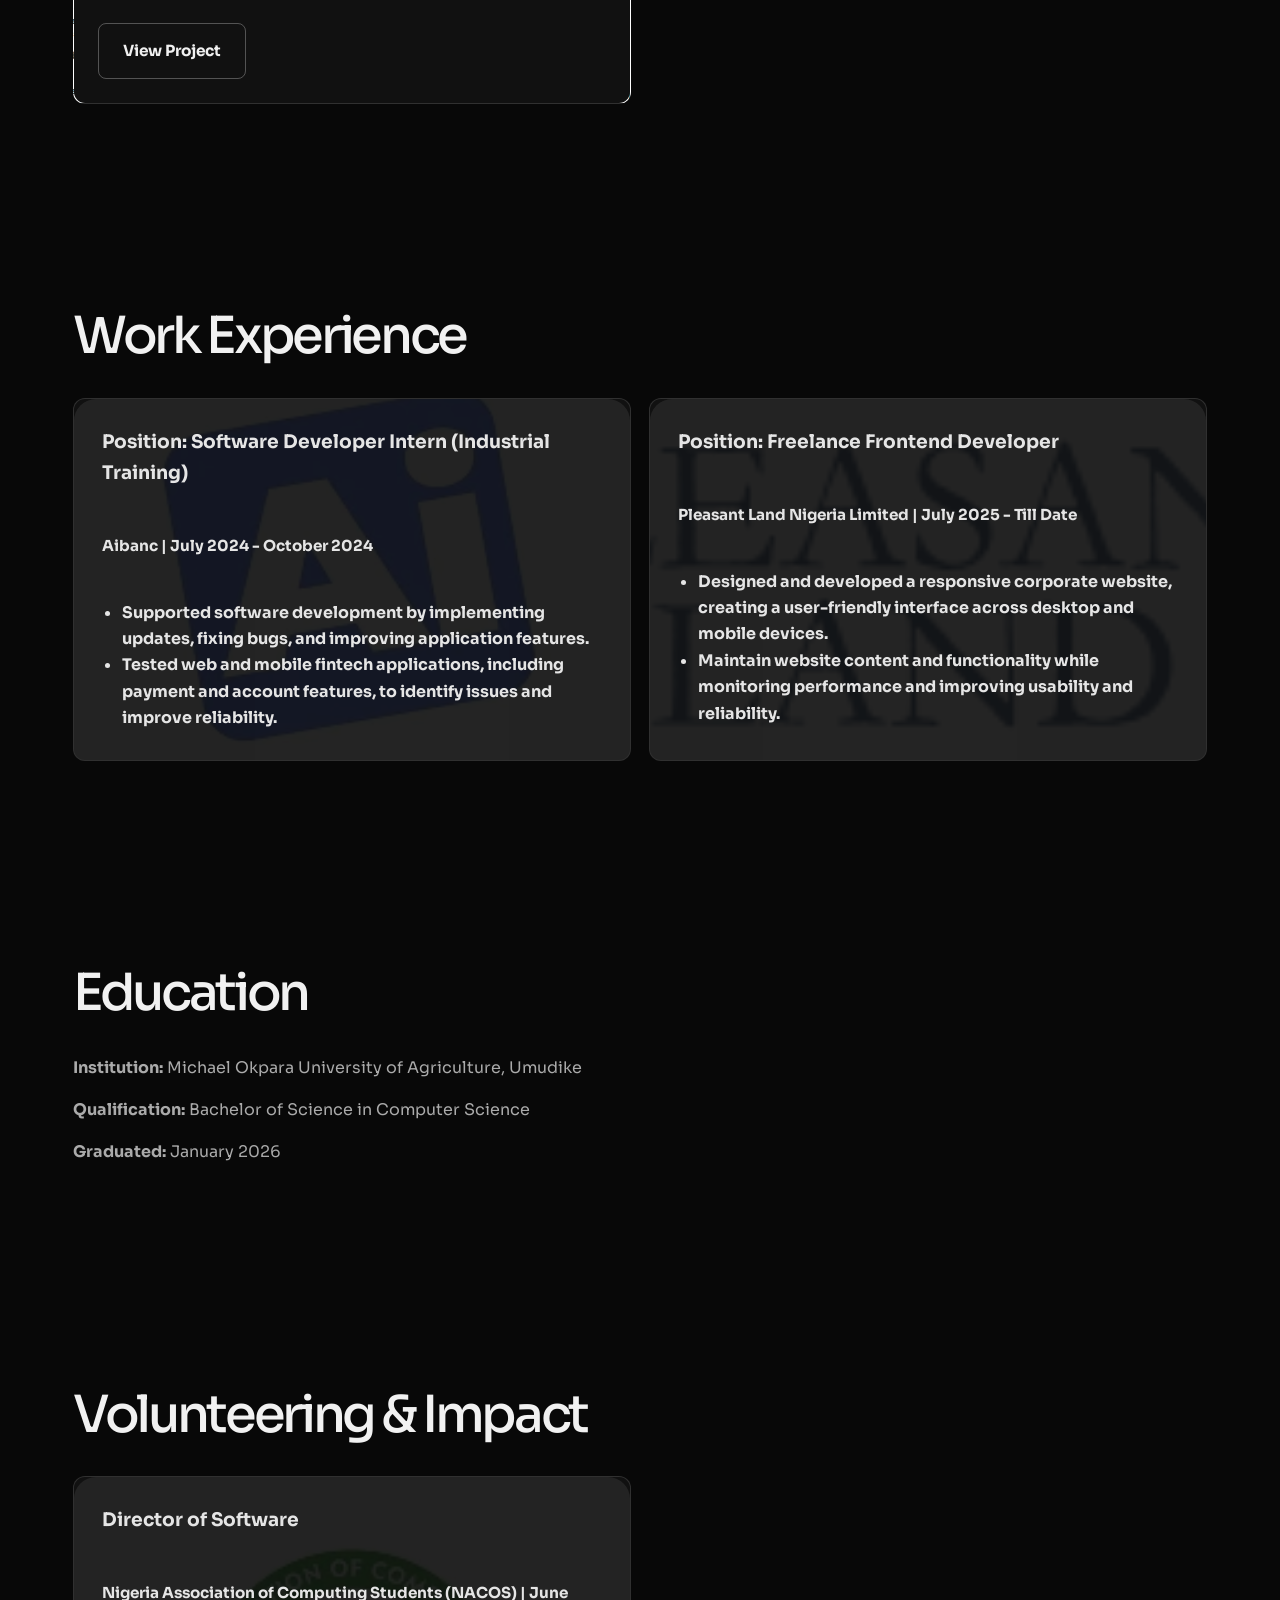
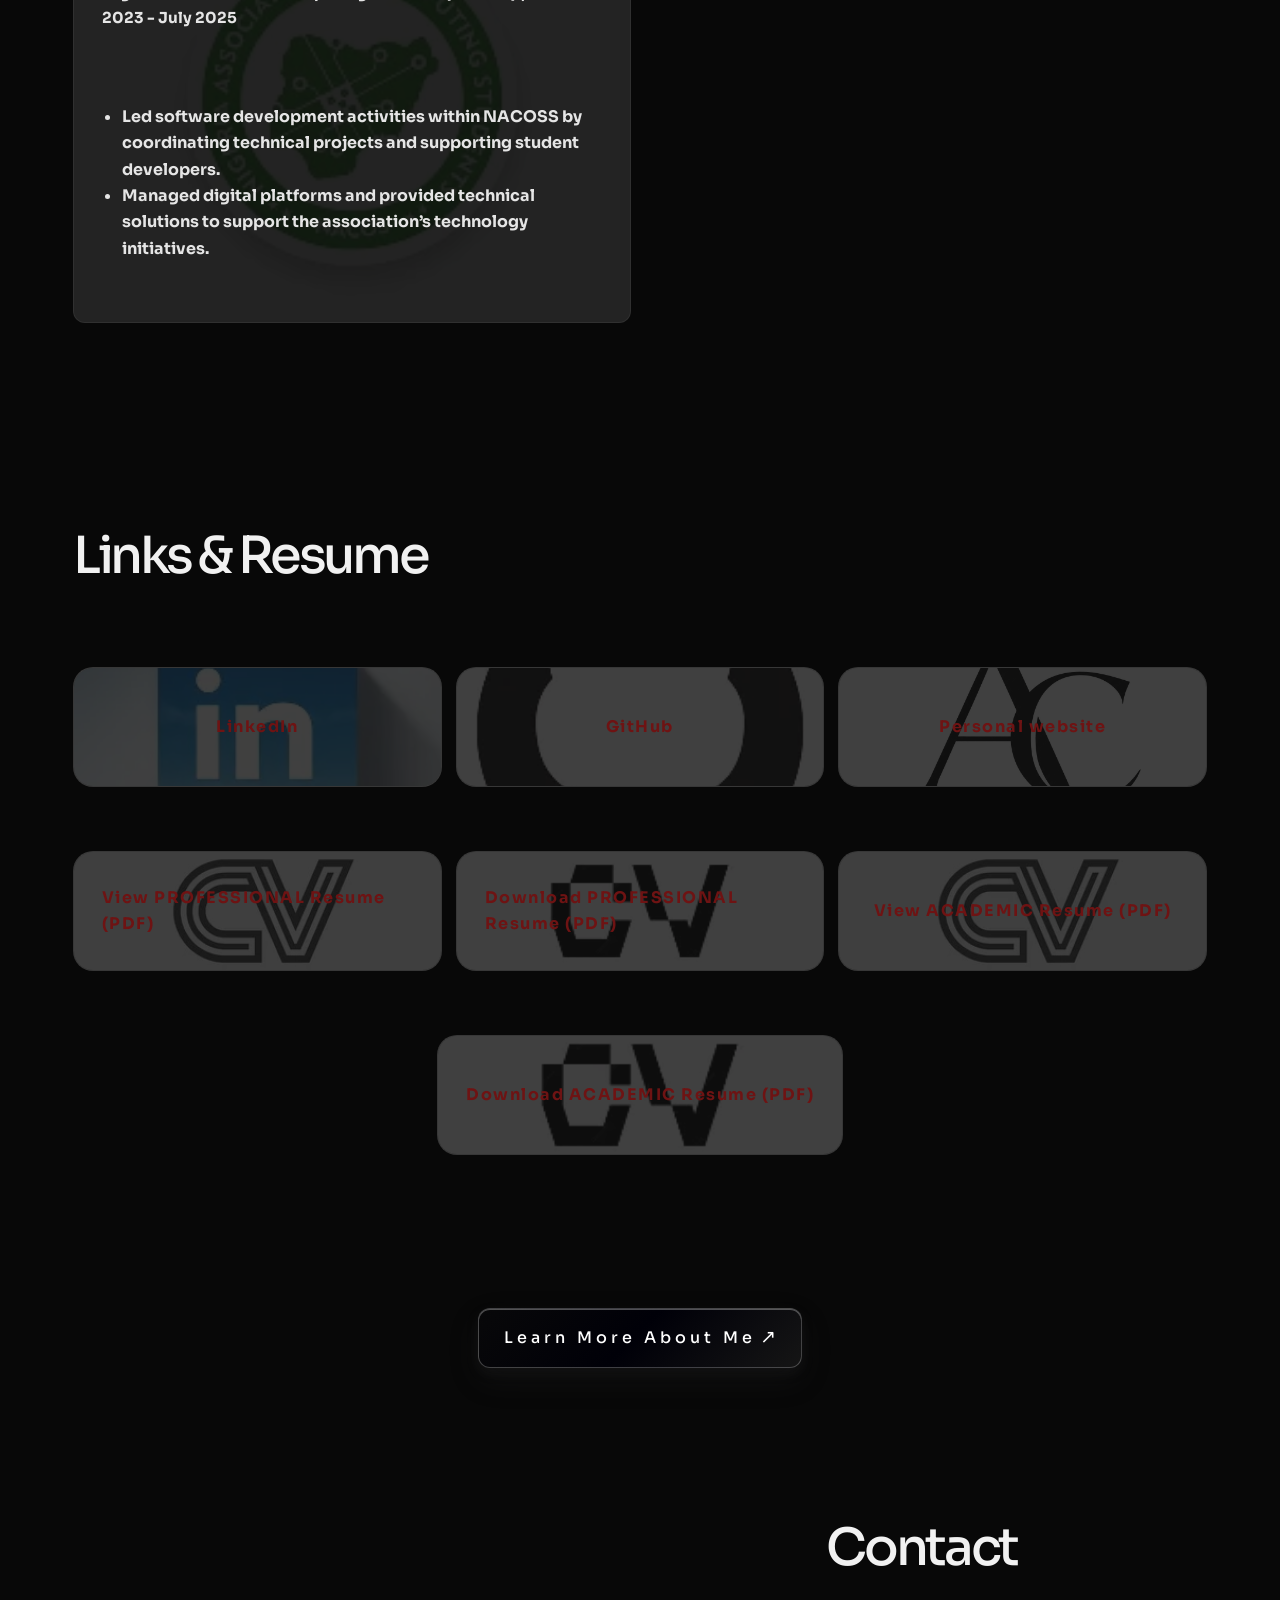
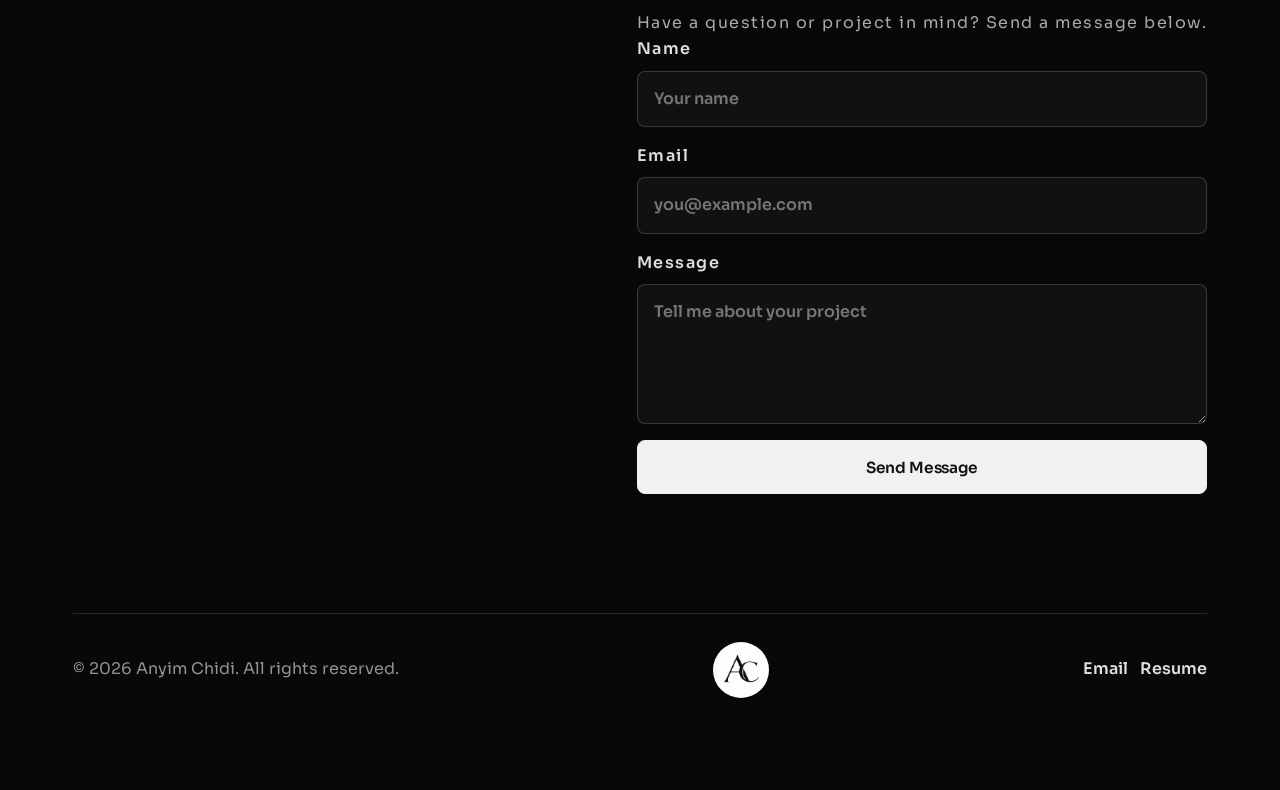
==== commit f34faa39: "added some spice" ====
--- a/index.html
+++ b/index.html
@@ -1,20 +1,20 @@
 <!DOCTYPE html>
 <html lang="en">
 <head>
-    <meta charset="UTF-8">
-    <meta name="viewport" content="width=device-width, initial-scale=1.0">
-    <title>Anyim Chidi | Software Developer</title>
-    <meta name="description" content="Portfolio of Anyim Chidi, a software developer focused on web development, product thinking, and thoughtful design.">
-    <meta property="og:site_name" content="Anyim Chidi">
-    <meta property="og:type" content="website">
-    <meta property="og:title" content="Anyim Chidi | Software Developer">
-    <meta property="og:description" content="Portfolio of Anyim Chidi, a software developer focused on web development, product thinking, and thoughtful design.">
-    <meta property="og:url" content="https://anyimchidi.com/">
-    <meta property="og:image" content="https://anyimchidi.com/og-image.jpg">
-    <meta name="twitter:card" content="summary_large_image">
-    <meta name="twitter:title" content="Anyim Chidi | Software Developer">
-    <meta name="twitter:description" content="Portfolio of Anyim Chidi, a software developer focused on web development, product thinking, and thoughtful design.">
-    <meta name="twitter:image" content="https://anyimchidi.com/og-image.jpg">
+<meta charset="UTF-8">
+<meta name="viewport" content="width=device-width, initial-scale=1.0">
+<title>Anyim Chidi | Software Developer</title>
+<meta name="description" content="Portfolio of Anyim Chidi, a software developer focused on web development, product thinking, and thoughtful design.">
+<meta property="og:site_name" content="Anyim Chidi">
+<meta property="og:type" content="website">
+<meta property="og:title" content="Anyim Chidi | Software Developer">
+<meta property="og:description" content="Portfolio of Anyim Chidi, a software developer focused on web development, product thinking, and thoughtful design.">
+<meta property="og:url" content="https://anyimchidi.com/">
+<meta property="og:image" content="https://anyimchidi.com/og-image.jpg">
+<meta name="twitter:card" content="summary_large_image">
+<meta name="twitter:title" content="Anyim Chidi | Software Developer">
+<meta name="twitter:description" content="Portfolio of Anyim Chidi, a software developer focused on web development, product thinking, and thoughtful design.">
+<meta name="twitter:image" content="https://anyimchidi.com/og-image.jpg">
 
 <link rel="icon" type="image/png" href="/favicon-96x96.png" sizes="96x96" />
 <link rel="icon" type="image/svg+xml" href="/favicon.svg" />
@@ -22,254 +22,267 @@
 <link rel="apple-touch-icon" sizes="180x180" href="/apple-touch-icon.png" />
 <link rel="manifest" href="/site.webmanifest" />
 
-    <link rel="canonical" href="https://anyimchidi.com/">
-    <link rel="preconnect" href="https://fonts.googleapis.com">
-    <link rel="preconnect" href="https://fonts.gstatic.com" crossorigin>
-    <link href="https://fonts.googleapis.com/css2?family=Montserrat:ital,wght@0,100..900;1,100..900&display=swap" rel="stylesheet">
-    <link href="https://api.fontshare.com/v2/css?f[]=satoshi@400,500,600,700,800&display=swap" rel="stylesheet">
-    <link href="https://fonts.googleapis.com/css2?family=Sora:wght@400;500;600;700;800&display=swap" rel="stylesheet">
-   
-    <link rel="stylesheet" href="chidi.css"> 
-    <script src="chidi.js" defer></script>
-
-    <script type="application/ld+json">
-        {
-  "@context": "https://schema.org",
-  "@type": "Person",
-  "name": "Anyim Chidi",
-  "alternateName": "Anyim Chidi Chikaife",
-  "url": "https://anyimchidi.com/",
-  "image": "https://anyimchidi.com/chidi_logo.png"
+<link rel="canonical" href="https://anyimchidi.com/">
+<link rel="preconnect" href="https://fonts.googleapis.com">
+<link rel="preconnect" href="https://fonts.gstatic.com" crossorigin>
+<link href="https://fonts.googleapis.com/css2?family=Montserrat:ital,wght@0,100..900;1,100..900&display=swap" rel="stylesheet">
+<link href="https://api.fontshare.com/v2/css?f[]=satoshi@400,500,600,700,800&display=swap" rel="stylesheet">
+<link href="https://fonts.googleapis.com/css2?family=Sora:wght@400;500;600;700;800&display=swap" rel="stylesheet">
+
+<link rel="stylesheet" href="chidi.css"> 
+<script src="chidi.js" defer></script>
+
+<script type="application/ld+json">
+{
+"@context": "https://schema.org",
+"@type": "Person",
+"name": "Anyim Chidi",
+"alternateName": "Anyim Chidi Chikaife",
+"url": "https://anyimchidi.com/",
+"image": "https://anyimchidi.com/chidi_logo.png"
 }
-    </script>
-
-    <script type="application/ld+json">
+</script>
+
+<script type="application/ld+json">
 {
-  "@context": "https://schema.org",
-  "@type": "WebSite",
-  "name": "Anyim Chidi",
-  "alternateName": "Anyim Chidi Chikaife",
-  "url": "https://anyimchidi.com/"
+"@context": "https://schema.org",
+"@type": "WebSite",
+"name": "Anyim Chidi",
+"alternateName": "Anyim Chidi Chikaife",
+"url": "https://anyimchidi.com/"
 }
 </script>
 </head>
 <body id="home">
-    <div class="page-container">
-       <header class="header">
-    <a class="brand" href="https://anyimchidi.com" aria-label="Anyim Chidi home"><img src="images/chidi_logo-nobg.png" alt="Anyim Chidi logo"></a>
-
-    <nav class="desktop-nav" aria-label="Main navigation">
-        <a href="/about">About</a>
-        <a href="/projects">Projects</a>
-        <a href="/#experience">Experience</a>
-        <a href="/#contact">Contact</a>
+<div class="page-container">
+<header class="header">
+<a class="brand" href="https://anyimchidi.com" aria-label="Anyim Chidi home"><img src="images/chidi_logo-nobg.png" alt="Anyim Chidi logo"></a>
+
+<nav class="desktop-nav" aria-label="Main navigation">
+<a href="/about">About</a>
+<a href="/projects">Projects</a>
+<a href="/#experience">Experience</a>
+<a href="/#contact">Contact</a>
+</nav>
+
+<div class="header-actions">
+<button class="theme-toggle" id="themeToggle" type="button" aria-pressed="false">
+    <span class="theme-toggle__track" aria-hidden="true"><span class="theme-toggle__thumb" id="themeIcon"></span></span>
+    <span class="theme-toggle__text" id="themeLabel">Light</span>
+</button>
+<button class="menu-toggle" id="menuToggle" type="button" aria-expanded="false" aria-controls="mobileNav" aria-label="Open navigation menu">
+    <span></span>
+    <span></span>
+    <span></span>
+</button>
+</div>
+
+<p id="clock" aria-live="polite" aria-label="Current time"></p>
+</header>
+
+<nav class="mobile-nav" id="mobileNav" aria-label="Mobile navigation">
+<a href="/about">About</a>
+<a href="/projects">Projects</a>
+<a href="/#experience">Experience</a>
+<a href="/#contact">Contact</a>
+</nav>
+
+<section class="hero scroll-item">
+    <div>
+        <h1 id="letter-hero">Hi, I’m Chidi. <br> I build modern experiences for the web</h1>
+        <p>I’m a software developer interested in web technologies, software engineering, and accessible digital products. Explore my work, technical interests, and research interests.</p>
+        <div class="hero-actions scroll-item">
+            <a class="button" href="/projects">View Projects</a>
+            <a class="button-secondary" href="#contact">Get in Touch</a>
+        </div>
+    </div>
+</section>
+
+        <section id="about" class="panel scroll-item">
+    <h2 class="section-title scroll-item">About Me</h2>
+    <div class="about-grid scroll-item">
+    <div>
+        <p>Hi, I’m Anyim Chidi, a Computer Science graduate and software developer interested in building useful, reliable, and user-friendly software.</p>
+
+        <p>I enjoy turning ideas into practical websites and applications. My experience is in frontend development, and I’m expanding my skills across broader software development. I’m particularly interested in software engineering, usability, and building maintainable applications.</p>
+
+        <p>I’m continually learning, exploring new technologies, and improving my projects. My goal is to grow as a software developer, contribute to meaningful projects, and explore research questions related to software development.</p>
+    </div>
+        <div class="profile-box scroll-item">
+            <div class="profile-visual scroll-item">
+                <h2>Quick facts</h2>
+                <p><strong>Location:</strong> Lagos, Nigeria </p>
+                <p><strong>Role:</strong> Software Developer</p>
+                <p><strong>Focus:</strong> Web Development, Software Engineering, User Experience</p>
+            </div>
+        </div>
+    </div>
+</section>
+
+<section id="skills" class="panel scroll-item">
+    <h2 class="section-title scroll-item">Skills / Core strengths</h2>
+    <div class="grid scroll-item">
+        <div>
+            <!-- <h3>Core strengths</h3> -->
+            <ul class="skills-list scroll-item">
+                <li class="skill-pill">HTML</li>
+                <li class="skill-pill">CSS</li>
+                <li class="skill-pill">JavaScript</li>
+                <li class="skill-pill">React</li>
+                <li class="skill-pill">Python</li>
+                <li class="skill-pill">Responsive design</li>
+                <li class="skill-pill">Git</li>
+                <li class="skill-pill">Figma</li>
+                <li class="skill-pill">API Integration</li>
+                <li class="skill-pill" aria-hidden="true">HTML & CSS</li>
+                <li class="skill-pill" aria-hidden="true">JavaScript</li>
+                <li class="skill-pill" aria-hidden="true">React</li>
+                <li class="skill-pill" aria-hidden="true">Python</li>
+                <li class="skill-pill" aria-hidden="true">Responsive design</li>
+                <li class="skill-pill" aria-hidden="true">Git</li>
+                <li class="skill-pill" aria-hidden="true">Figma</li>
+                <li class="skill-pill" aria-hidden="true">API Integration</li>
+            </ul>
+        </div>
+    </div>
+</section>
+
+<section id="projects" class="panel scroll-item">
+    <h2 class="section-title">Projects</h2>
+    <div class="project-list">
+        <article class="project-card scroll-item" id="portfolio-website">
+            <h3 class="scroll-item">Portfolio Website</h3>
+            <p>A modern personal website built with responsive HTML, CSS, and interactive JavaScript to showcase skills, projects, and contact details.</p>
+            <a class="button-secondary" href="https://anyimchidi.com" target="_blank" rel="noopener noreferrer">View Project</a>
+        </article>
+        <article class="project-card scroll-item" id="task-manager">
+            <h3 class="scroll-item">Task Manager App</h3>
+            <p>A productivity application designed to track tasks, deadlines, and priorities with a clean user experience and accessible UI.</p>
+            <a class="button-secondary" href="https://chikaife.github.io/Task-Manager-App" target="_blank" rel="noopener noreferrer">View Project</a>
+        </article>
+        <article class="project-card scroll-item" id="beeapp">
+            <h3 class="scroll-item">beeapp</h3>
+            <p>beeapp is a personal fintech UI project designed to showcase a seamless experience for managing airtime, data, bill payments, gift cards, and flight bookings in one place.</p>
+            <a class="button-secondary" href="https://chikaife.github.io/beeapp/" target="_blank" rel="noopener noreferrer">View Project</a>
+        </article>
+    </div>
+</section>
+
+<section id="experience" class="panel scroll-item">
+    <h2 class="section-title">Work Experience</h2>
+    <div class="project-list">
+        <div id="aibanc" class="project-card scroll-item">
+        <h3 class="scroll-item"><strong>Position: </strong> Software Developer Intern (Industrial Training)</h3>
+        <p><h4>Aibanc | July 2024 - October 2024</h4></p>
+        <!-- <p><strong>Date: </strong> July 2024 - October 2024 </p> -->
+        
+        <ul>
+            <li>Supported software development by implementing updates, fixing bugs, and improving application features.</li>
+                <li>Tested web and mobile fintech applications, including payment and account features, to identify issues and improve reliability.</li>  
+            </ul>
+        
+    </div>
+    
+    <div id="pleasant-land" class="project-card scroll-item">
+        <h3 class="scroll-item"><strong>Position: </strong>Freelance Frontend Developer</h3>
+        <p><h4>Pleasant Land Nigeria Limited | July 2025 - Till Date</h4></p>
+        
+            <ul>
+                <li>Designed and developed a responsive corporate website, creating a user-friendly interface across desktop and mobile devices.</li>
+                <li>Maintain website content and functionality while monitoring performance and improving usability and reliability.</li>
+            </ul>
+        
+    </div>
+    </div>
+    
+</section>
+
+<section id="education" class="panel scroll-item">
+    <h2 class="section-title scroll-item">Education</h2>
+    <div class="scroll-item">
+        <p><strong>Institution:</strong> Michael Okpara University of Agriculture, Umudike</p>
+        <p><strong>Qualification:</strong> Bachelor of Science in Computer Science</p>
+        <p><strong>Graduated:</strong> January 2026</p>
+    </div>
+</section>
+
+
+<section id="volunteer" class="panel scroll-item">
+    <h2 class="section-title scroll-item">Volunteering & Impact</h2>
+    <div class="project-list">
+        <div id="nacos" class="project-card scroll-item">
+            <h3><strong>Director of Software</strong></h3>
+            <p><h4><strong>Nigeria Association of Computing Students (NACOS) | June 2023 - July 2025</strong></h4></p>
+            <p>
+                <ul>
+                    <li>Led software development activities within NACOSS by coordinating technical projects and supporting student developers.</li>
+                    <li>Managed digital platforms and provided technical solutions to support the association’s technology initiatives.</li>
+                </ul>
+            </p>
+        </div>
+    </div>
+</section>
+
+<section id="links" class="panel scroll-item">
+    <h2 class="section-title scroll-item">Links & Resume</h2>
+    <div class="button-center2">
+        <ul class="links-list scroll-item">
+            <li class="scroll-item"><a class="links-txt" id="linkedin" href="https://www.linkedin.com/in/chikaife" target="_blank" rel="noopener">LinkedIn</a></li>
+            <li class="scroll-item"><a class="links-txt" id="github" href="https://github.com/chikaife" target="_blank" rel="noopener">GitHub</a></li>
+            <li class="scroll-item"><a class="links-txt" id="chidi" href="https://anyimchidi.com" target="_blank" rel="noopener">Personal website</a></li>
+            <li class="scroll-item"><a class="links-txt" id="cv-view" href="resume/Anyim_Chidi_Professional_CV.pdf" target="_blank" rel="noopener">View PROFESSIONAL Resume (PDF)</a></li>
+            <li class="scroll-item"><a class="links-txt" id="cv-download" href="resume/Anyim_Chidi_Professional_CV.pdf" download>Download PROFESSIONAL Resume (PDF)</a></li>
+            <li class="scroll-item"><a class="links-txt" id="cv-view" href="resume/Anyim_Chidi_Academic_CV.pdf" target="_blank" rel="noopener">View ACADEMIC Resume (PDF)</a></li>
+            <!-- <li class="last-link"><a href="resume/Anyim_Chidi_Academic_CV.pdf" download>Download ACADEMIC Resume (PDF)</a></li> -->
+        </ul>
+        <div class="button-center">
+            <p class="last-link scroll-item lux-button-text"><a class="links-txt" id="cv-download2" href="resume/Anyim_Chidi_Academic_CV.pdf" download>Download ACADEMIC Resume (PDF)</a></p>
+        </div>
+    </div>
+</section>
+
+<div class="button-center">
+    <div class="lux-button">
+        <a href="about">
+            <span class="lux-button-text">Learn More About Me</span>
+            <span class="lux-button-icon">↗</span>
+            
+        </a>
+    </div>
+</div>
+
+<div class="contact-center">
+<section id="contact" class="panel scroll-item">
+    <h2 class="section-title scroll-item">Contact</h2>
+    <p class="form-note">Have a question or project in mind? Send a message below.</p>
+    <form class="contact-form" id="contactForm" action="https://formspree.io/f/xzdljooe" method="POST">
+        <label>
+            Name
+            <input type="text" id="name" name = "Name" placeholder="Your name" required>
+        </label>
+        <label>
+            Email
+            <input type="email" id="email" name = "Email" placeholder="you@example.com" required>
+        </label>
+        <label>
+            Message
+            <textarea id="message" name = "Message" placeholder="Tell me about your project" required></textarea>
+        </label>
+        <button type="submit" class="button">Send Message</button>
+        <p id="formStatus" class="form-note" aria-live="polite"></p>
+    </form>
+</section>
+</div>
+
+<footer class="scroll-item">
+    <span>© 2026 Anyim Chidi. All rights reserved.</span>
+    <span class="gallery-grid"><img src="images/chidi_logo.png" alt="Logo of Anyim Chidi"></span>
+    <nav><a href="mailto:hello@anyimchidi.com">Email</a>
+    <a href="/#links">Resume</a>
     </nav>
-
-    <div class="header-actions">
-        <button class="theme-toggle" id="themeToggle" type="button" aria-pressed="false">
-            <span class="theme-toggle__track" aria-hidden="true"><span class="theme-toggle__thumb" id="themeIcon"></span></span>
-            <span class="theme-toggle__text" id="themeLabel">Light</span>
-        </button>
-        <button class="menu-toggle" id="menuToggle" type="button" aria-expanded="false" aria-controls="mobileNav" aria-label="Open navigation menu">
-            <span></span>
-            <span></span>
-            <span></span>
-        </button>
-    </div>
-
-    <p id="clock" aria-live="polite" aria-label="Current time"></p>
-</header>
-
-<nav class="mobile-nav" id="mobileNav" aria-label="Mobile navigation">
-    <a href="/about">About</a>
-    <a href="/projects">Projects</a>
-    <a href="/#experience">Experience</a>
-    <a href="/#contact">Contact</a>
-</nav>
-
-        <section class="hero scroll-item">
-            <div>
-                <h1 id="letter-hero">Hi, I’m Chidi. <br> I build modern experiences for the web</h1>
-                <p>I’m a software developer interested in web technologies, software engineering, and accessible digital products. Explore my work, technical interests, and research interests.</p>
-                <div class="hero-actions scroll-item">
-                    <a class="button" href="/projects">View Projects</a>
-                    <a class="button-secondary" href="#contact">Get in Touch</a>
-                </div>
-            </div>
-        </section>
-        
-                <section id="about" class="panel scroll-item">
-            <h2 class="section-title scroll-item">About Me</h2>
-            <div class="about-grid scroll-item">
-            <div>
-                <p>Hi, I’m Anyim Chidi, a Computer Science graduate and software developer interested in building useful, reliable, and user-friendly software.</p>
-
-                <p>I enjoy turning ideas into practical websites and applications. My experience is in frontend development, and I’m expanding my skills across broader software development. I’m particularly interested in software engineering, usability, and building maintainable applications.</p>
-
-                <p>I’m continually learning, exploring new technologies, and improving my projects. My goal is to grow as a software developer, contribute to meaningful projects, and explore research questions related to software development.</p>
-            </div>
-                <div class="profile-box scroll-item">
-                    <div class="profile-visual scroll-item">
-                        <h2>Quick facts</h2>
-                        <p><strong>Location:</strong> Lagos, Nigeria </p>
-                        <p><strong>Role:</strong> Software Developer</p>
-                        <p><strong>Focus:</strong> Web Development, Software Engineering, User Experience</p>
-                    </div>
-                </div>
-            </div>
-        </section>
-
-        <section id="skills" class="panel scroll-item">
-            <h2 class="section-title scroll-item">Skills</h2>
-            <div class="grid scroll-item">
-                <div>
-                    <h3>Core strengths</h3>
-                    <ul class="skills-list scroll-item">
-                        <li class="skill-pill">HTML</li>
-                        <li class="skill-pill">CSS</li>
-                        <li class="skill-pill">JavaScript</li>
-                        <li class="skill-pill">React</li>
-                        <li class="skill-pill">Python</li>
-                        <li class="skill-pill">Responsive design</li>
-                        <li class="skill-pill">Git</li>
-                        <li class="skill-pill">Figma</li>
-                        <li class="skill-pill">API Integration</li>
-                        <li class="skill-pill" aria-hidden="true">HTML & CSS</li>
-                        <li class="skill-pill" aria-hidden="true">JavaScript</li>
-                        <li class="skill-pill" aria-hidden="true">React</li>
-                        <li class="skill-pill" aria-hidden="true">Python</li>
-                        <li class="skill-pill" aria-hidden="true">Responsive design</li>
-                        <li class="skill-pill" aria-hidden="true">Git</li>
-                        <li class="skill-pill" aria-hidden="true">Figma</li>
-                        <li class="skill-pill" aria-hidden="true">API Integration</li>
-                    </ul>
-                </div>
-            </div>
-        </section>
-        
-        <section id="projects" class="panel scroll-item">
-            <h2 class="section-title">Projects</h2>
-            <div class="project-list">
-                <article class="project-card scroll-item" id="portfolio-website">
-                    <h3 class="scroll-item">Portfolio Website</h3>
-                    <p>A modern personal website built with responsive HTML, CSS, and interactive JavaScript to showcase skills, projects, and contact details.</p>
-                    <a class="button-secondary" href="https://anyimchidi.com" target="_blank" rel="noopener noreferrer">View Project</a>
-                </article>
-                <article class="project-card scroll-item" id="task-manager">
-                    <h3 class="scroll-item">Task Manager App</h3>
-                    <p>A productivity application designed to track tasks, deadlines, and priorities with a clean user experience and accessible UI.</p>
-                    <a class="button-secondary" href="https://chikaife.github.io/Task-Manager-App" target="_blank" rel="noopener noreferrer">View Project</a>
-                </article>
-                <article class="project-card scroll-item" id="beeapp">
-                    <h3 class="scroll-item">beeapp</h3>
-                    <p>beeapp is a personal fintech UI project designed to showcase a seamless experience for managing airtime, data, bill payments, gift cards, and flight bookings in one place.</p>
-                    <a class="button-secondary" href="https://chikaife.github.io/beeapp/" target="_blank" rel="noopener noreferrer">View Project</a>
-                </article>
-            </div>
-        </section>
-
-        <section id="experience" class="panel scroll-item">
-            <h2 class="section-title">Work Experience</h2>
-            <div class="project-list">
-                <div id="aibanc" class="project-card scroll-item">
-                <h3 class="scroll-item"><strong>Position: </strong> Software Developer Intern (Industrial Training)</h3>
-                <p><h4>Aibanc | July 2024 - October 2024</h4></p>
-                <!-- <p><strong>Date: </strong> July 2024 - October 2024 </p> -->
-                
-                <ul>
-                    <li>Supported software development by implementing updates, fixing bugs, and improving application features.</li>
-                        <li>Tested web and mobile fintech applications, including payment and account features, to identify issues and improve reliability.</li>  
-                    </ul>
-                
-            </div>
-            
-            <div id="pleasant-land" class="project-card scroll-item">
-                <h3 class="scroll-item"><strong>Position: </strong>Freelance Frontend Developer</h3>
-                <p><h4>Pleasant Land Nigeria Limited | July 2025 - Till Date</h4></p>
-                
-                    <ul>
-                        <li>Designed and developed a responsive corporate website, creating a user-friendly interface across desktop and mobile devices.</li>
-                        <li>Maintain website content and functionality while monitoring performance and improving usability and reliability.</li>
-                    </ul>
-                
-            </div>
-            </div>
-            
-        </section>
-
-        <section id="education" class="panel scroll-item">
-            <h2 class="section-title scroll-item">Education</h2>
-            <div class="scroll-item">
-                <p><strong>Institution:</strong> Michael Okpara University of Agriculture, Umudike</p>
-                <p><strong>Qualification:</strong> Bachelor of Science in Computer Science</p>
-                <p><strong>Graduated:</strong> January 2026</p>
-            </div>
-        </section>
-
-
-        <section id="volunteer" class="panel scroll-item">
-            <h2 class="section-title scroll-item">Volunteering</h2>
-            <div class="project-list">
-                <div id="nacos" class="project-card scroll-item">
-                    <h3><strong>Director of Software</strong></h3>
-                    <p><h4><strong>Nigeria Association of Computing Students (NACOS) | June 2023 - July 2025</strong></h4></p>
-                    <p>
-                        <ul>
-                            <li>Led software development activities within NACOSS by coordinating technical projects and supporting student developers.</li>
-                            <li>Managed digital platforms and provided technical solutions to support the association’s technology initiatives.</li>
-                        </ul>
-                    </p>
-                </div>
-            </div>
-        </section>
-
-        <section id="links" class="panel scroll-item">
-            <h2 class="section-title scroll-item">Links & Resume</h2>
-            <div>
-                <ul class="links-list scroll-item">
-                    <li class="scroll-item"><a id="linkedin" href="https://www.linkedin.com/in/chikaife" target="_blank" rel="noopener">LinkedIn</a></li>
-                    <li class="scroll-item"><a id="github" href="https://github.com/chikaife" target="_blank" rel="noopener">GitHub</a></li>
-                    <li class="scroll-item"><a id="chidi" href="https://anyimchidi.com" target="_blank" rel="noopener">Personal website</a></li>
-                    <li class="scroll-item"><a id="cv-view" href="resume/Anyim_Chidi_Professional_CV.pdf" target="_blank" rel="noopener">View PROFESSIONAL Resume (PDF)</a></li>
-                    <li class="scroll-item"><a id="cv-download" href="resume/Anyim_Chidi_Professional_CV.pdf" download>Download PROFESSIONAL Resume (PDF)</a></li>
-                    <li class="scroll-item"><a id="cv-view" href="resume/Anyim_Chidi_Academic_CV.pdf" target="_blank" rel="noopener">View ACADEMIC Resume (PDF)</a></li>
-                    <!-- <li class="last-link"><a href="resume/Anyim_Chidi_Academic_CV.pdf" download>Download ACADEMIC Resume (PDF)</a></li> -->
-                </ul>
-                <p class="last-link scroll-item"><a id="cv-download2" href="resume/Anyim_Chidi_Academic_CV.pdf" download>Download ACADEMIC Resume (PDF)</a></p>
-            </div>
-        </section>
-
-
-        <section id="contact" class="panel scroll-item">
-            <h2 class="section-title scroll-item">Contact</h2>
-            <p class="form-note">Have a question or project in mind? Send a message below.</p>
-            <form class="contact-form" id="contactForm" action="https://formspree.io/f/xzdljooe" method="POST">
-                <label>
-                    Name
-                    <input type="text" id="name" name = "Name" placeholder="Your name" required>
-                </label>
-                <label>
-                    Email
-                    <input type="email" id="email" name = "Email" placeholder="you@example.com" required>
-                </label>
-                <label>
-                    Message
-                    <textarea id="message" name = "Message" placeholder="Tell me about your project" required></textarea>
-                </label>
-                <button type="submit" class="button">Send Message</button>
-                <p id="formStatus" class="form-note" aria-live="polite"></p>
-            </form>
-        </section>
-
-        <footer class="scroll-item">
-            <span>© 2026 Anyim Chidi. All rights reserved.</span>
-            <span class="gallery-grid"><img src="images/chidi_logo.png" alt="Logo of Anyim Chidi"></span>
-            <nav><a href="mailto:hello@anyimchidi.com">Email</a>
-            <a href="/#links">Resume</a>
-            </nav>
-        </footer>
-    </div>
-
-    
+</footer>
+</div>
+
+
 </body>
 </html>
--- a/chidi.css
+++ b/chidi.css
@@ -238,9 +238,7 @@
   font-variant-numeric: tabular-nums;
 }
 
-/* ================================
-   Theme Toggle
-================================ */
+
 
 .theme-toggle {
   display: inline-flex;
@@ -305,9 +303,7 @@
   font-weight: 600;
 }
 
-/* ================================
-   Hero
-================================ */
+
 
 .hero {
   display: grid;
@@ -326,7 +322,7 @@
 
 #letter-hero{
   letter-spacing: 1.15px;
-  /* font-size: 5rem; */
+
 }
 
 body[data-theme="dark"] .hero {
@@ -386,9 +382,7 @@
   transform: translateY(0);
 }
 
-/* ================================
-   Buttons
-================================ */
+
 
 .button,
 .button-secondary {
@@ -461,16 +455,14 @@
   color: var(--accent-strong);
 }
 
-/* ================================
-   Panels and Sections
-================================ */
+
 
 .panel {
   margin-top: 24px;
   padding: 32px;
   border-radius: var(--radius-lg);
   background: linear-gradient(180deg, rgba(255, 255, 255, 0.8), rgba(249, 245, 239, 0.78));
-  border: 1px solid var(--border);
+  /* border: 1px solid var(--border); */
   box-shadow: 0 18px 38px rgba(17, 24, 39, 0.06);
 }
 
@@ -494,9 +486,7 @@
   color: var(--text);
 }
 
-/* ================================
-   Projects
-================================ */
+
 
 .project-list {
   display: grid;
@@ -566,9 +556,7 @@
   text-decoration: none;
 }
 
-/* ================================
-   About
-================================ */
+
 
 .about-grid {
   display: grid;
@@ -596,9 +584,7 @@
   color: var(--text);
 }
 
-/* ================================
-   Standalone Pages
-================================ */
+
 
 .page-intro {
   display: grid;
@@ -759,7 +745,7 @@
   display: flex;
   flex-direction: column;
   gap: 20px;
-  
+
 }
 
 .signal {
@@ -854,9 +840,7 @@
   border-color: var(--border);
 }
 
-/* ================================
-   Skills
-================================ */
+
 
 .grid {
   display: grid;
@@ -896,39 +880,37 @@
 }
 
 .skill-pill {
-  /* padding: 10px 14px; */
-  /* border-radius: 999px; */
-  /* background: rgba(216, 167, 93, 0.1); */
+
+
+
   color: var(--accent-strong);
   font-family: var(--font-display);
   font-weight: 600;
-  /* border: 1px solid rgba(216, 167, 93, 0.2); */
-}
-
-/* =============================
-    Work and Volunteering
-============================= */
+
+}
+
+
 #nacos{
-  position: relative;     
+  position: relative;
   width: 100%;
   height: 100%;
   display: flex;
   flex-direction: column;
   justify-content: center;
   align-items: center;
-  color: rgb(12, 10, 10);               
+  color: rgb(12, 10, 10);
   font-weight: bold;
   overflow: hidden;
 }
 
 #nacos::before{
-  content: "";                
+  content: "";
   position: absolute;
   top: 0;
   left: 0;
   width: 100%;
   height: 100%;
-  z-index: -1;  
+  z-index: -1;
   background-image: url(/images/nacos.webp);
   background-position: center;
   background-repeat: no-repeat;
@@ -940,26 +922,26 @@
 opacity: 0.3;
 }
 #aibanc{
-  position: relative;     
+  position: relative;
   width: 100%;
   height: 100%;
   display: flex;
   flex-direction: column;
   justify-content: center;
   align-items: center;
-  color: rgb(12, 10, 10);               
+  color: rgb(12, 10, 10);
   font-weight: bold;
   overflow: hidden;
 }
 
 #aibanc::before{
-  content: "";                
+  content: "";
   position: absolute;
   top: 0;
   left: 0;
   width: 100%;
   height: 100%;
-  z-index: -1;  
+  z-index: -1;
   background-image: url(/images/aibanc2.webp);
   background-position: center;
   background-repeat: no-repeat;
@@ -971,26 +953,26 @@
 opacity: 0.3;
 }
 #pleasant-land{
-  position: relative;     
+  position: relative;
   width: 100%;
   height: 100%;
   display: flex;
   flex-direction: column;
   justify-content: center;
   align-items: center;
-  color: rgb(12, 10, 10);               
+  color: rgb(12, 10, 10);
   font-weight: bold;
   overflow: hidden;
 }
 
 #pleasant-land::before{
-  content: "";                
+  content: "";
   position: absolute;
   top: 0;
   left: 0;
   width: 100%;
   height: 100%;
-  z-index: -1;  
+  z-index: -1;
   background-image: url(/images/pleasant-land.png);
   background-position: center;
   background-repeat: no-repeat;
@@ -1003,9 +985,7 @@
 }
 
 
-/* ================================
-   Links
-================================ */
+
 #linkedin,
 #github,
 #chidi,
@@ -1018,13 +998,14 @@
     flex-direction: column;
     justify-content: center;
     align-items: center;
-    font-weight: bold;
-    color: rgb(12, 10, 10);
+    font-weight: 700;
+    letter-spacing: 1.5px;
+    color: rgb(110, 19, 19);
     overflow: hidden;
     isolation: isolate;
     border-radius: 20px;
   }
-  
+
 #linkedin::before,
 #github::before,
 #chidi::before,
@@ -1034,8 +1015,8 @@
     position: absolute;
     inset: 0;
     z-index: -1;
-    
-    
+
+
     background-position: center;
     background-repeat: no-repeat;
 
@@ -1118,7 +1099,6 @@
 body[data-theme="dark"] .links-list a,
 body[data-theme="dark"] .last-link a {
   background: linear-gradient(180deg, rgba(16, 20, 25, 0.96), rgba(12, 16, 19, 0.9));
-  color: var(--accent-strong);
 }
 
 .links-list a:hover,
@@ -1129,7 +1109,7 @@
   box-shadow: 0 18px 32px rgba(0, 0, 0, 0.16);
 }
 
-/* Projects */
+
 #portfolio-website{
   background-image: url("images/anyimchidi-image.png");
   background-size: 100%;
@@ -1177,9 +1157,7 @@
   background-size: 105% 250px;
 }
 
-/* ================================
-   Contact Form
-================================ */
+
 
 .contact-form {
   display: grid;
@@ -1229,9 +1207,7 @@
   margin: 0;
 }
 
-/* ================================
-   Footer
-================================ */
+
 
 footer {
   display: flex;
@@ -1261,9 +1237,7 @@
   transform: scale(1.1);
 }
 
-/* ================================
-   Gallery
-================================ */
+
 
 .gallery-grid {
   display: inline-flex;
@@ -1287,9 +1261,7 @@
   transform: scale(1.2);
 }
 
-/* ================================
-   Mobile Menu
-================================ */
+
 .header-actions {
   display: flex;
   align-items: center;
@@ -1301,13 +1273,13 @@
   width: 44px;
   height: 44px;
   border: none;
-  /* border-radius: 12px; */
+
   background: rgba(255, 255, 255, 0.06);
   color: var(--text);
   cursor: pointer;
   padding: 0;
   position: relative;
-  /* transition: transform 220ms ease, border-color 220ms ease, background-color 220ms ease; */
+
 }
 
 .menu-toggle:hover,
@@ -1392,9 +1364,7 @@
   border-color: rgba(13, 11, 7, 0.2);
 }
 
-/* ================================
-   Responsive
-================================ */
+
 
 @media (max-width: 960px) {
   .about-grid {
@@ -1517,9 +1487,7 @@
   }
 }
 
-/* ================================
-   Refined Interactive States
-================================ */
+
 
 a {
   font-family: var(--font-ui);
@@ -1692,9 +1660,7 @@
   outline-offset: 4px;
 }
 
-/* ================================
-   Reduced Motion
-================================ */
+
 
 @media (prefers-reduced-motion: reduce) {
   * {
@@ -1703,7 +1669,7 @@
   }
 }
 
-/* Dark editorial portfolio */
+
 :root {
   --bg: #080808;
   --bg-2: #080808;
@@ -1969,7 +1935,7 @@
   margin-top: 0;
   padding: clamp(64px, 8vw, 112px) 0;
   border: 0;
-  border-top: 1px solid rgba(255, 255, 255, 0.13);
+  /* border-top: 1px solid rgba(255, 255, 255, 0.13); */
   border-radius: 0;
   background: transparent;
   box-shadow: none;
@@ -2044,7 +2010,7 @@
 
 #skills .grid > div {
   padding: 22px 0;
-  border-block: 1px solid rgba(255, 255, 255, 0.13);
+  /* border-block: 1px solid rgba(255, 255, 255, 0.13); */
 }
 
 #skills .grid h3 {
@@ -2056,9 +2022,9 @@
 
 .skill-pill {
   padding: 10px 16px;
-  /* border: 1px solid rgba(255, 255, 255, 0.17); */
-  /* border-radius: 999px; */
-  /* background: #e2dada; */
+
+
+
   color: #e5e5e5;
   font-size: 0.88rem;
   font-weight: 500;
@@ -2153,6 +2119,173 @@
 .links-list {
   grid-template-columns: repeat(3, minmax(0, 1fr));
   gap: 14px;
+}
+
+#contact{
+  width: fit-content;
+}
+
+.contact-center{
+  margin-top: 50px;
+  display: flex;
+  justify-content: end;
+  letter-spacing: 1.5px;
+}
+
+.button-center{
+  margin-top: 50px;
+  display: flex;
+  justify-content: center;
+}
+
+.button-center2 li{
+  margin-top: 50px;
+}
+
+.links-txt{
+  /* color: red; */
+  /* font-style: italic; */
+  font-weight: bold;
+
+}
+
+#contact h2{
+  text-align: center;
+}
+
+.lux-button-text{
+  letter-spacing: 4px;
+}
+
+
+.lux-button {
+    --accent: #1d1d1f;
+    position: relative;
+    display: inline-flex;
+    align-items: center;
+    justify-content: center;
+    gap: 16px;
+    padding: 16px 25px;
+    overflow: hidden;
+    isolation: isolate;
+
+    color: #fff;
+    background: linear-gradient(
+        135deg,
+        #080809 0%,
+        #000008 48%,
+        #151515 100%
+    );
+
+    border: 1px solid rgba(255, 255, 255, 0.24);
+    border-radius: 12px;
+
+    font: 600 15px/1.2 inherit;
+    letter-spacing: -0.2px;
+    text-decoration: none;
+
+    box-shadow:
+        0 5px 12px rgba(40, 40, 42, 0.2),
+        0 12px 30px rgba(45, 44, 50, 0.2),
+        inset 0 1px 0 rgba(255, 255, 255, 0.3);
+
+    transition:
+        transform 350ms cubic-bezier(.2,.8,.2,1),
+        box-shadow 350ms ease,
+        filter 350ms ease;
+}
+
+
+.lux-button::before {
+    content: "";
+    position: absolute;
+    inset: 0;
+    z-index: -1;
+    background: linear-gradient(
+        110deg,
+        transparent 20%,
+        rgba(255,255,255,.35) 45%,
+        transparent 70%
+    );
+    transform: translateX(-130%);
+    transition: transform 700ms cubic-bezier(.2,.8,.2,1);
+}
+
+.lux-button::after {
+    content: "";
+    position: absolute;
+    inset: -3px;
+    z-index: -2;
+    border-radius: inherit;
+    background: linear-gradient(
+        135deg,
+        #040405,
+        #03030d,
+        #05000e
+    );
+    filter: blur(16px);
+    opacity: 0;
+    transition: opacity 350ms ease;
+}
+
+.lux-button-icon {
+    display: inline-block;
+    font-size: 19px;
+    line-height: 1;
+    transition: transform 350ms cubic-bezier(.2,.8,.2,1);
+}
+
+.lux-button:hover {
+    transform: translateY(-4px) scale(1.025);
+    filter: saturate(1.2) brightness(1.08);
+
+    box-shadow:
+        0 8px 18px rgba(51, 51, 53, 0.3),
+        0 20px 45px rgba(176, 176, 182, 0.35),
+        inset 0 1px 0 rgba(255,255,255,.4);
+}
+
+.lux-button:hover::before {
+    transform: translateX(130%);
+}
+
+.lux-button:hover::after {
+    opacity: .8;
+}
+
+.lux-button:hover .lux-button-icon {
+    transform: translate(4px, -4px);
+}
+
+
+.lux-button:active {
+    transform: translateY(-1px) scale(.98);
+    box-shadow:
+        0 3px 8px rgba(79, 70, 229, .2),
+        inset 0 2px 5px rgba(0,0,0,.15);
+}
+
+.lux-button:focus-visible {
+    outline: 3px solid #0c0c0d;
+    outline-offset: 5px;
+}
+
+
+@media (prefers-reduced-motion: reduce) {
+    .lux-button,
+    .lux-button::before,
+    .lux-button::after,
+    .lux-button-icon {
+        transition: none;
+    }
+}
+
+
+.master-mindset{
+  /* text-align: center; */
+  font-size: 0.95rem;
+  font-weight: 700;
+  margin-bottom: 16px;
 }
 
 .links-list a,
@@ -2182,6 +2315,7 @@
 .last-link a:focus-visible {
   border-color: rgba(255, 255, 255, 0.38);
   box-shadow: none;
+  /* color: red; */
 }
 
 .last-link {
@@ -2322,11 +2456,6 @@
 
 .case-study h2 {
   color: #f1f1f1;
-}
-
-.case-study__meta li {
-  /* background: var(--accent); */
-  /* color: #dedede; */
 }
 
 @media (max-width: 760px) {
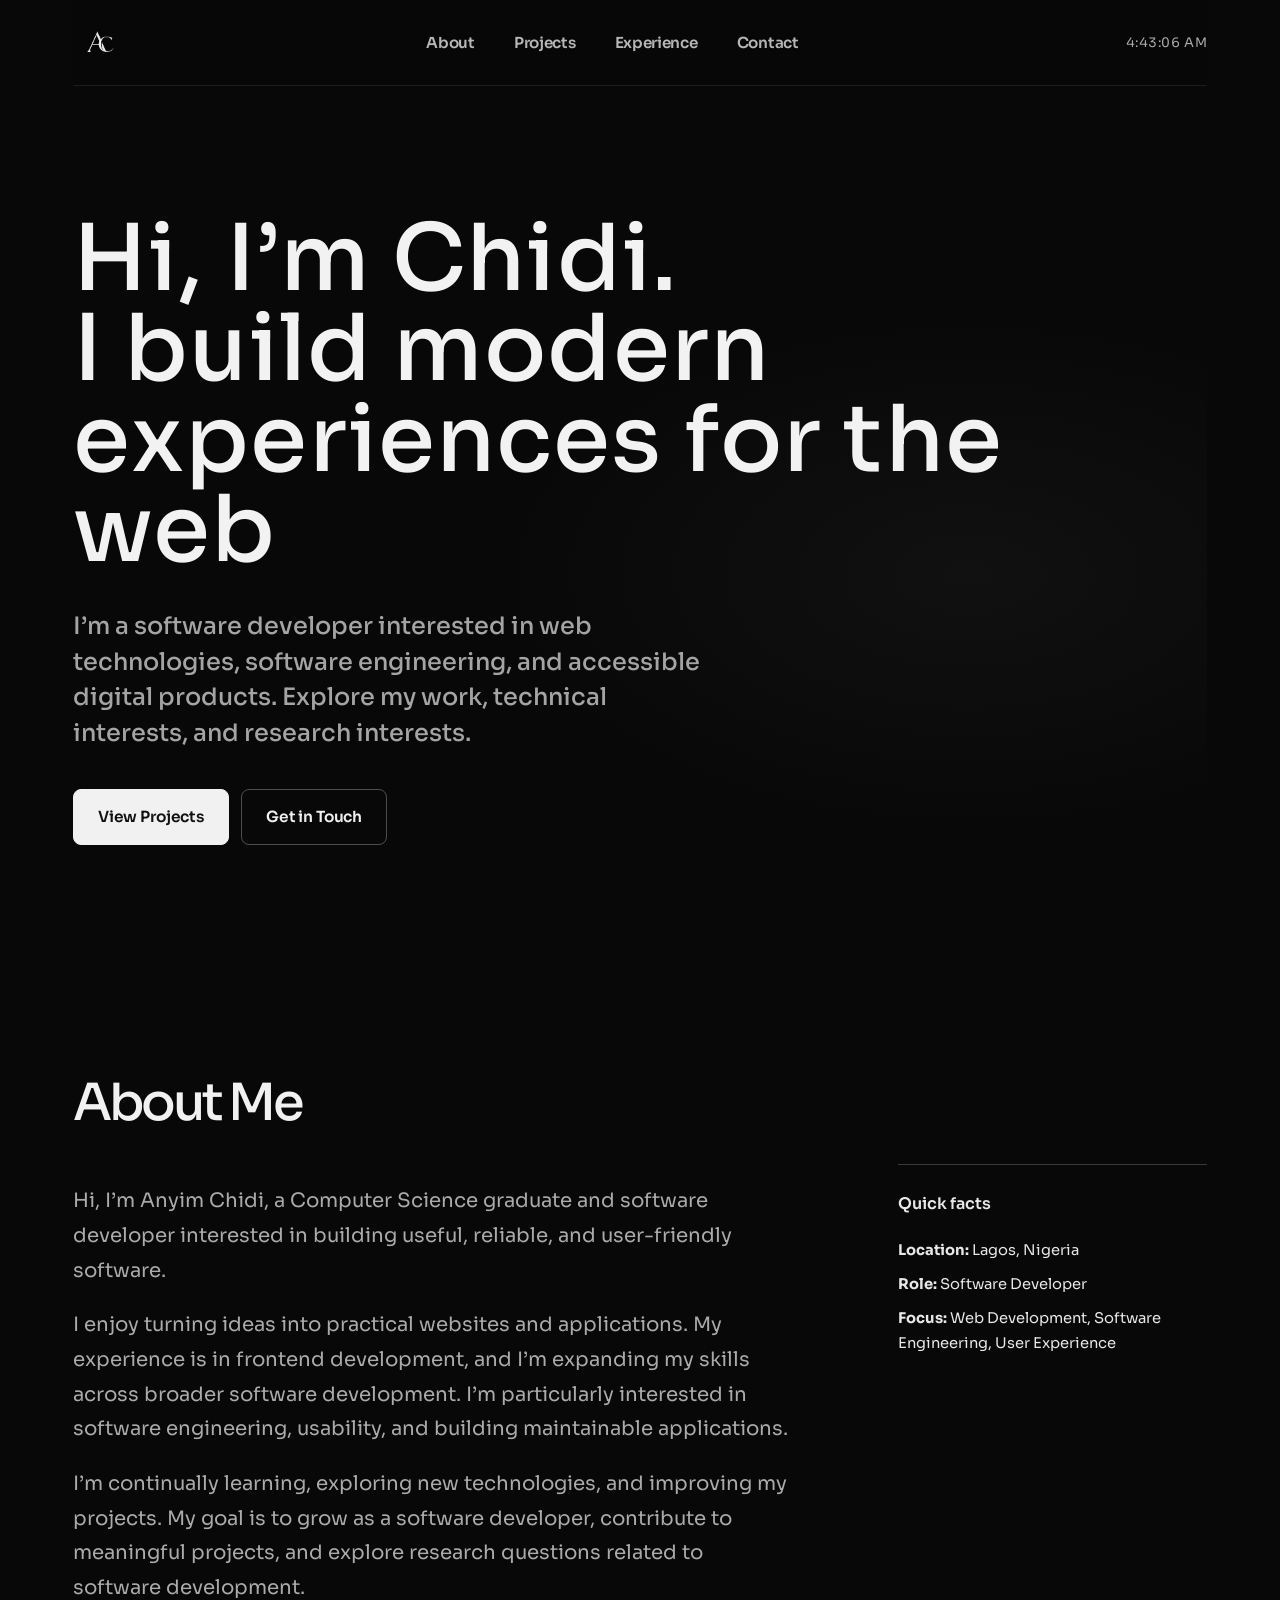
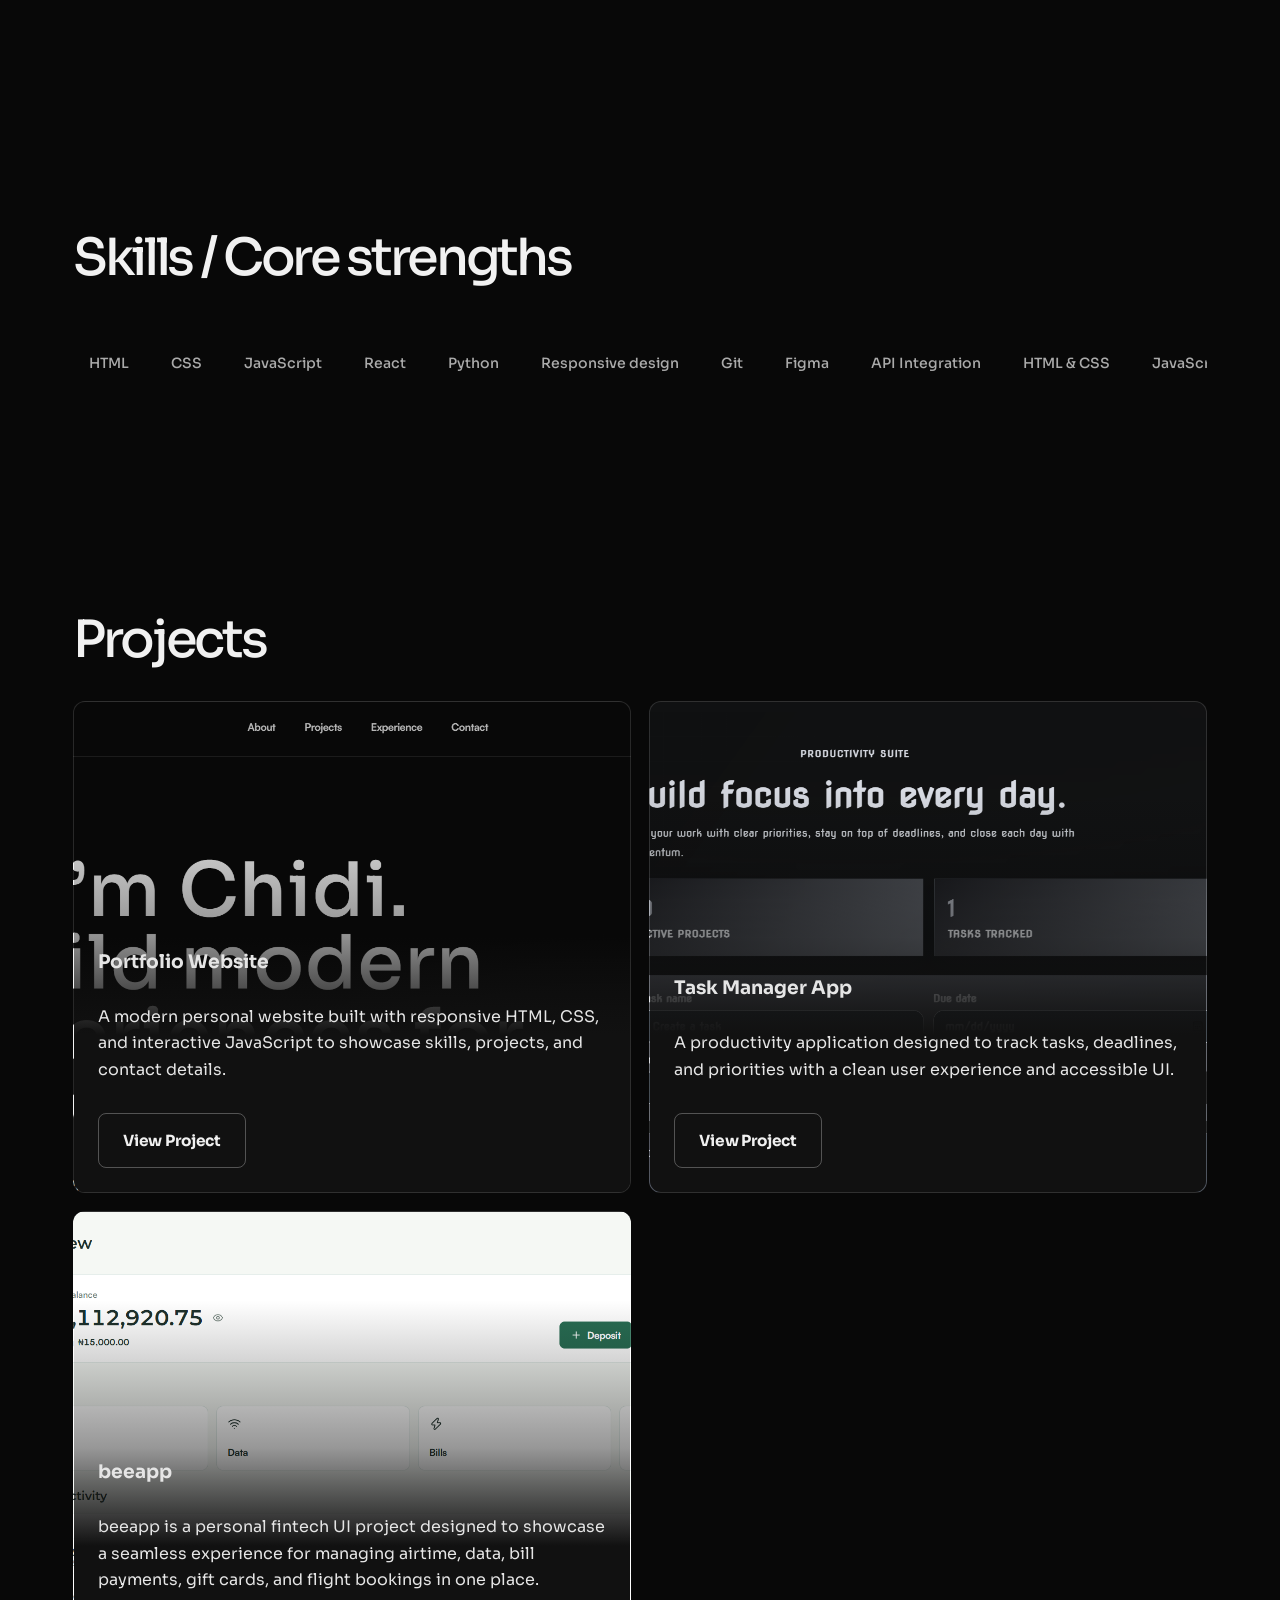
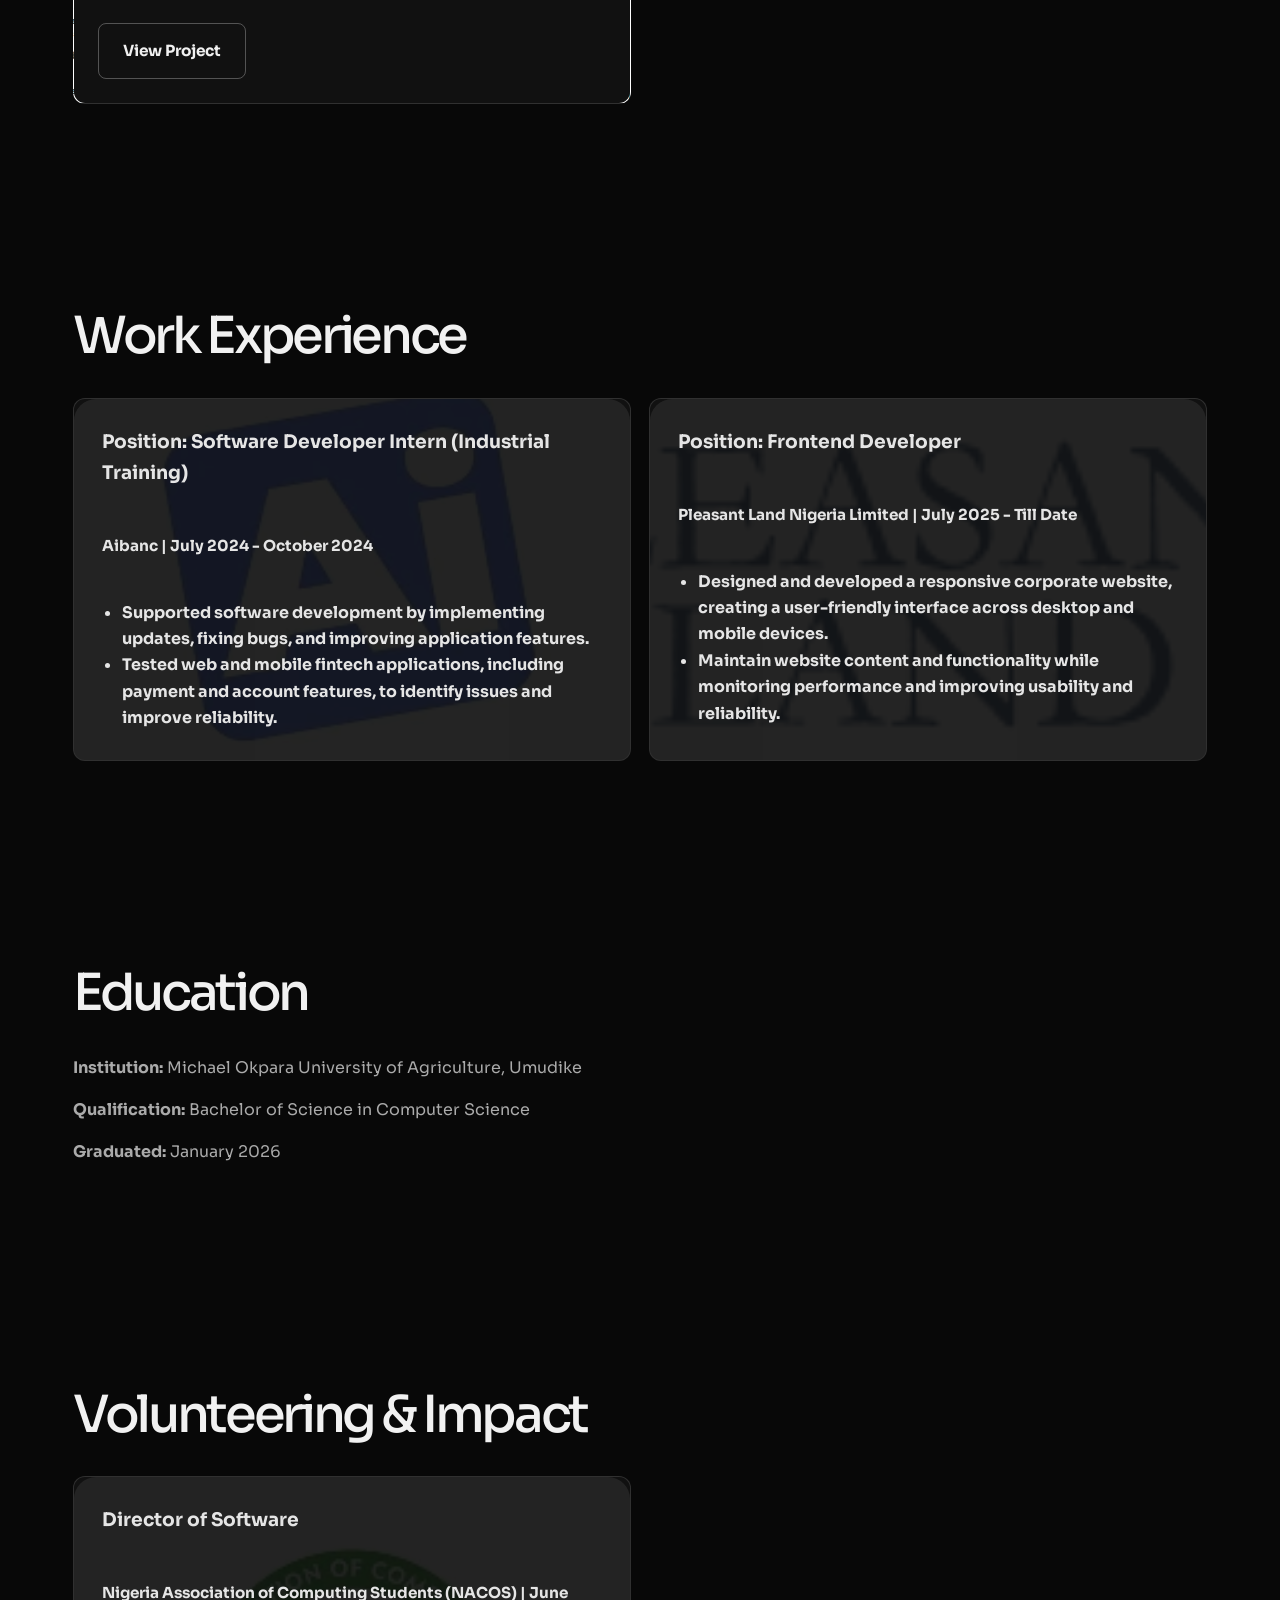
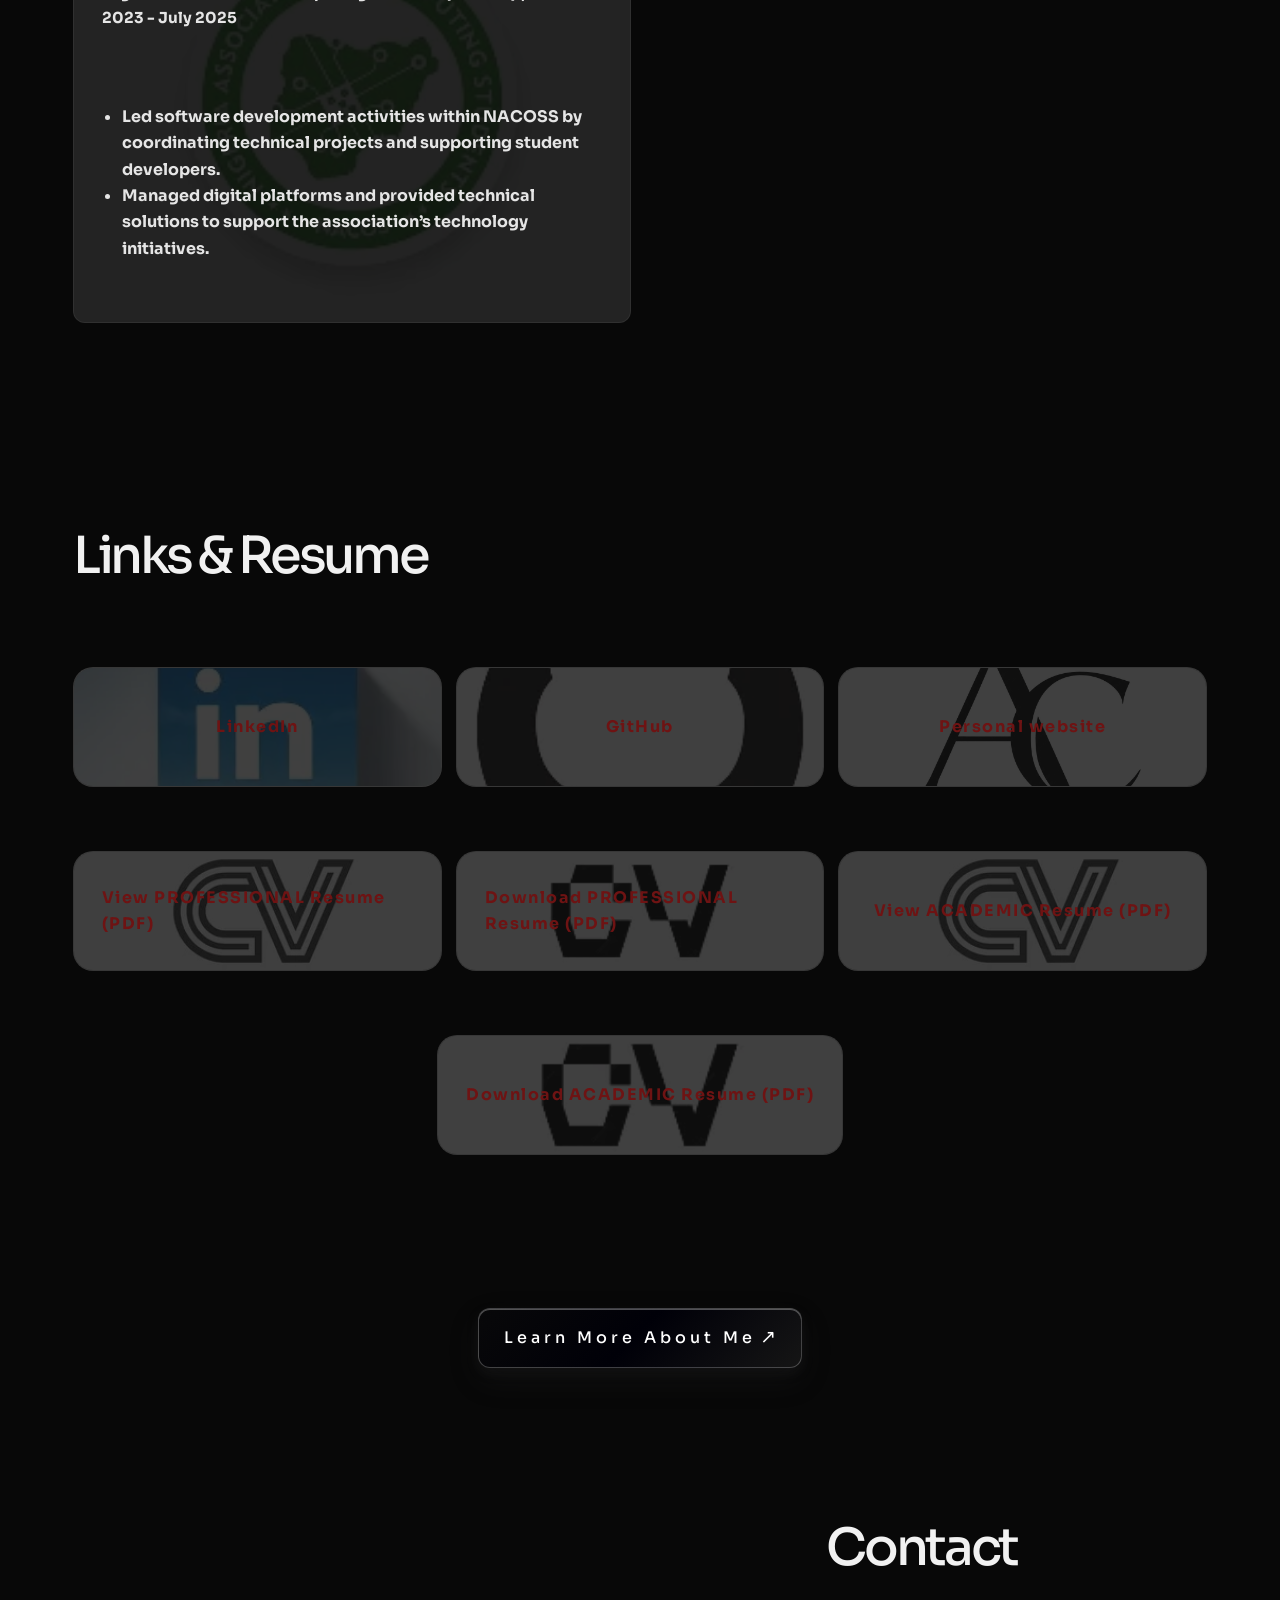
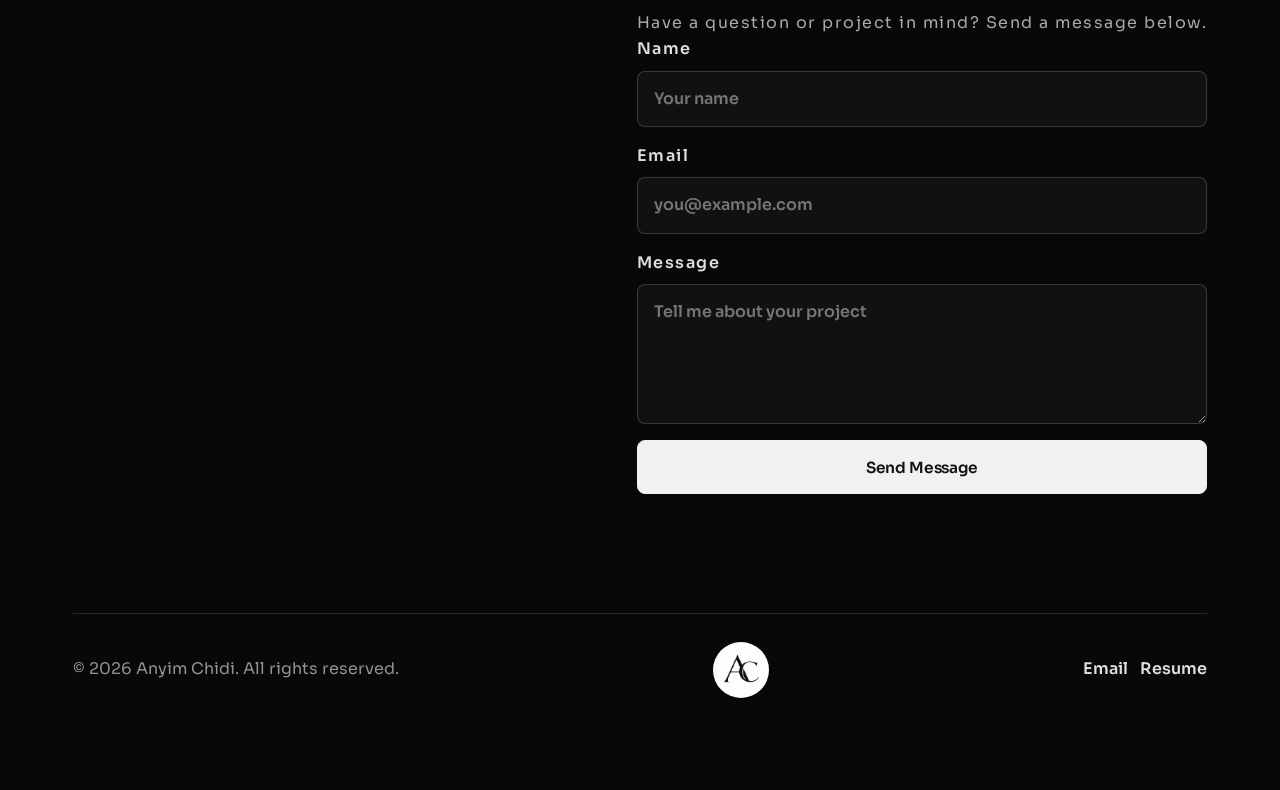
==== commit 4ba42851: "Updated cv" ====
--- a/index.html
+++ b/index.html
@@ -184,7 +184,7 @@
     </div>
     
     <div id="pleasant-land" class="project-card scroll-item">
-        <h3 class="scroll-item"><strong>Position: </strong>Freelance Frontend Developer</h3>
+        <h3 class="scroll-item"><strong>Position: </strong>Frontend Developer</h3>
         <p><h4>Pleasant Land Nigeria Limited | July 2025 - Till Date</h4></p>
         
             <ul>
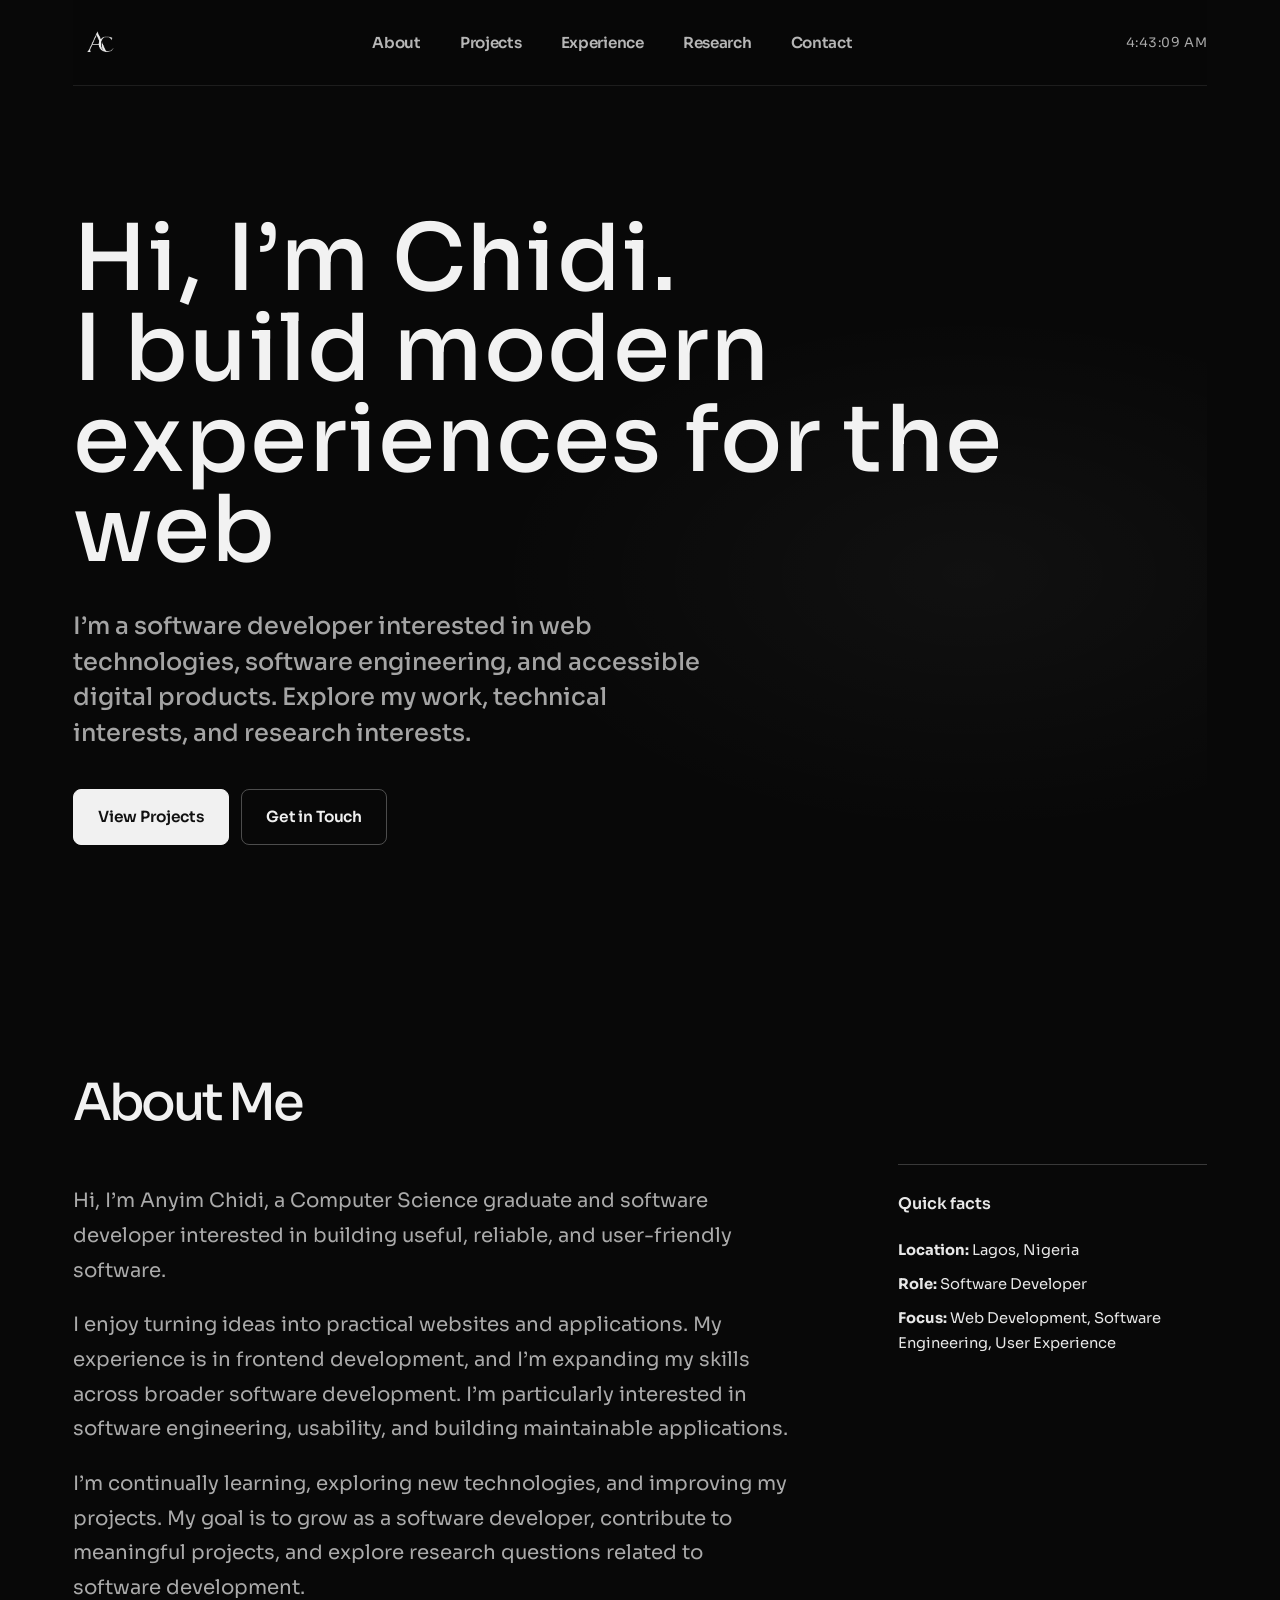
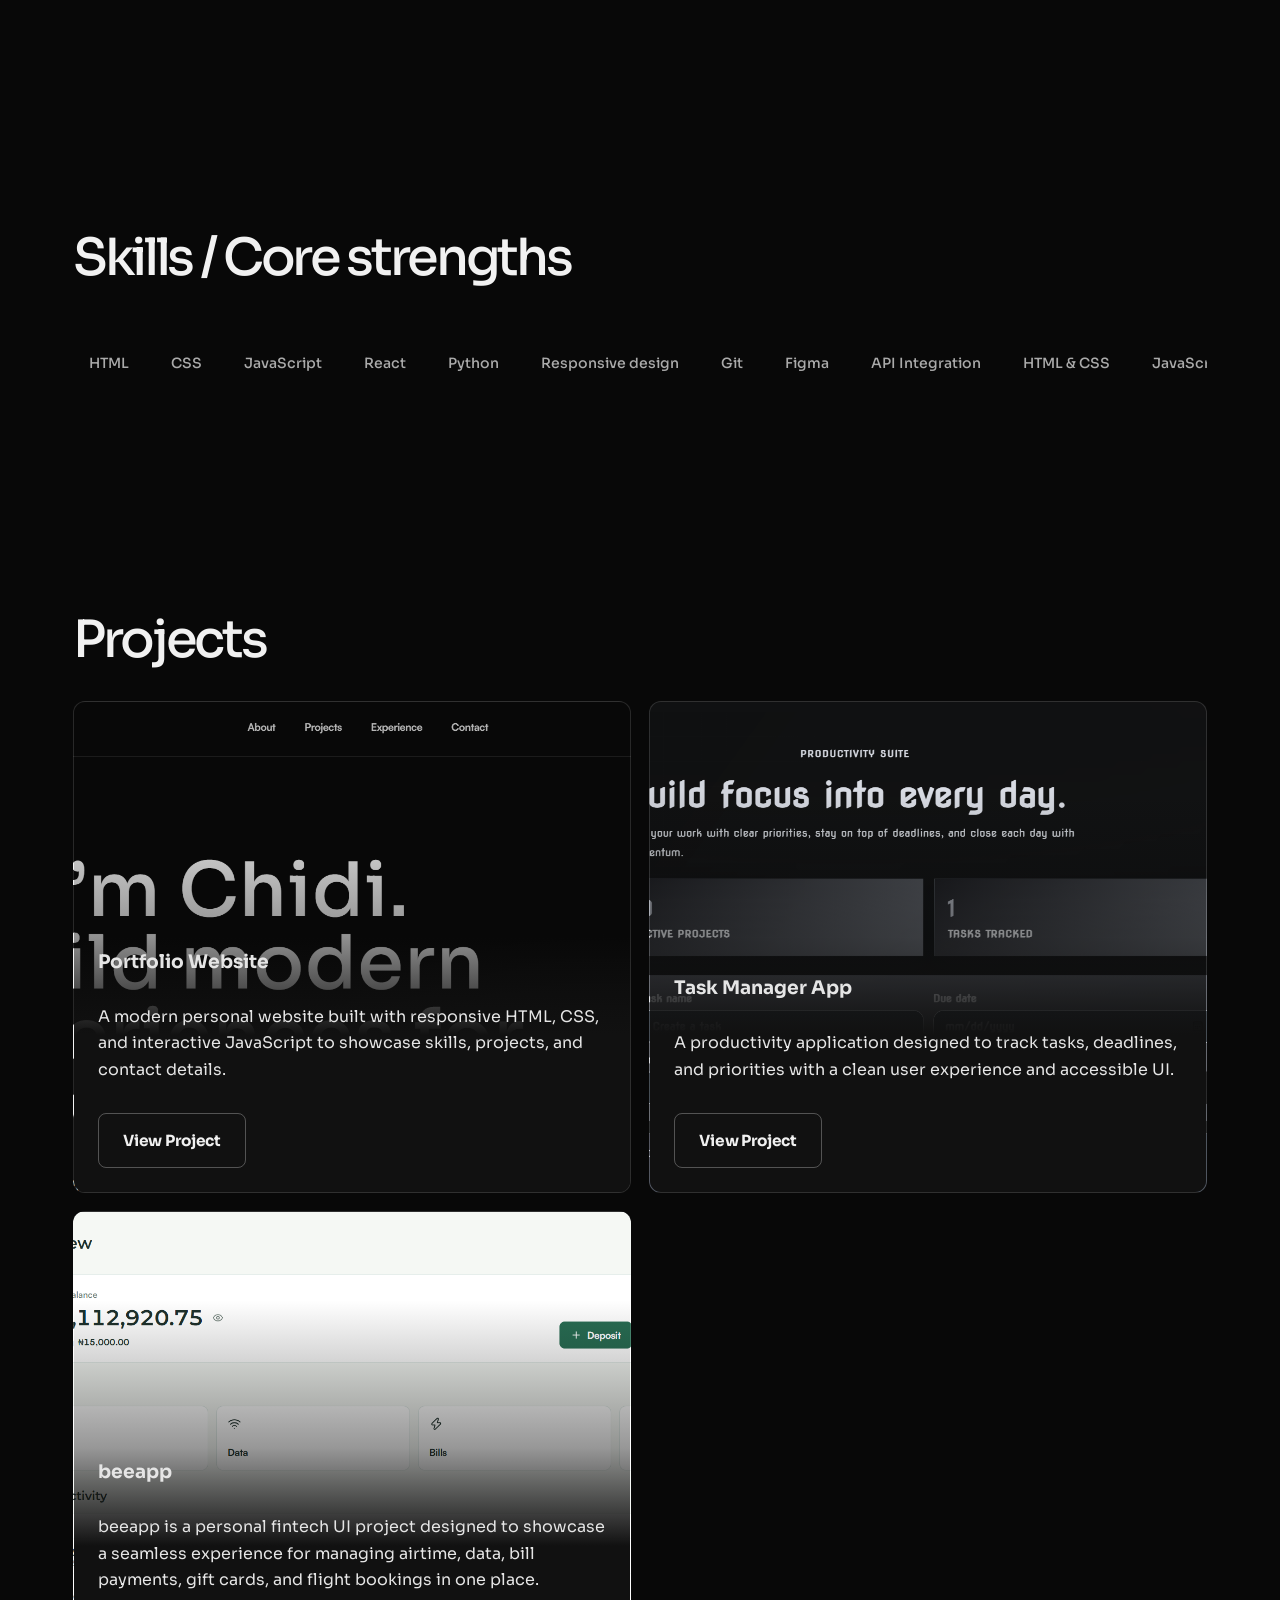
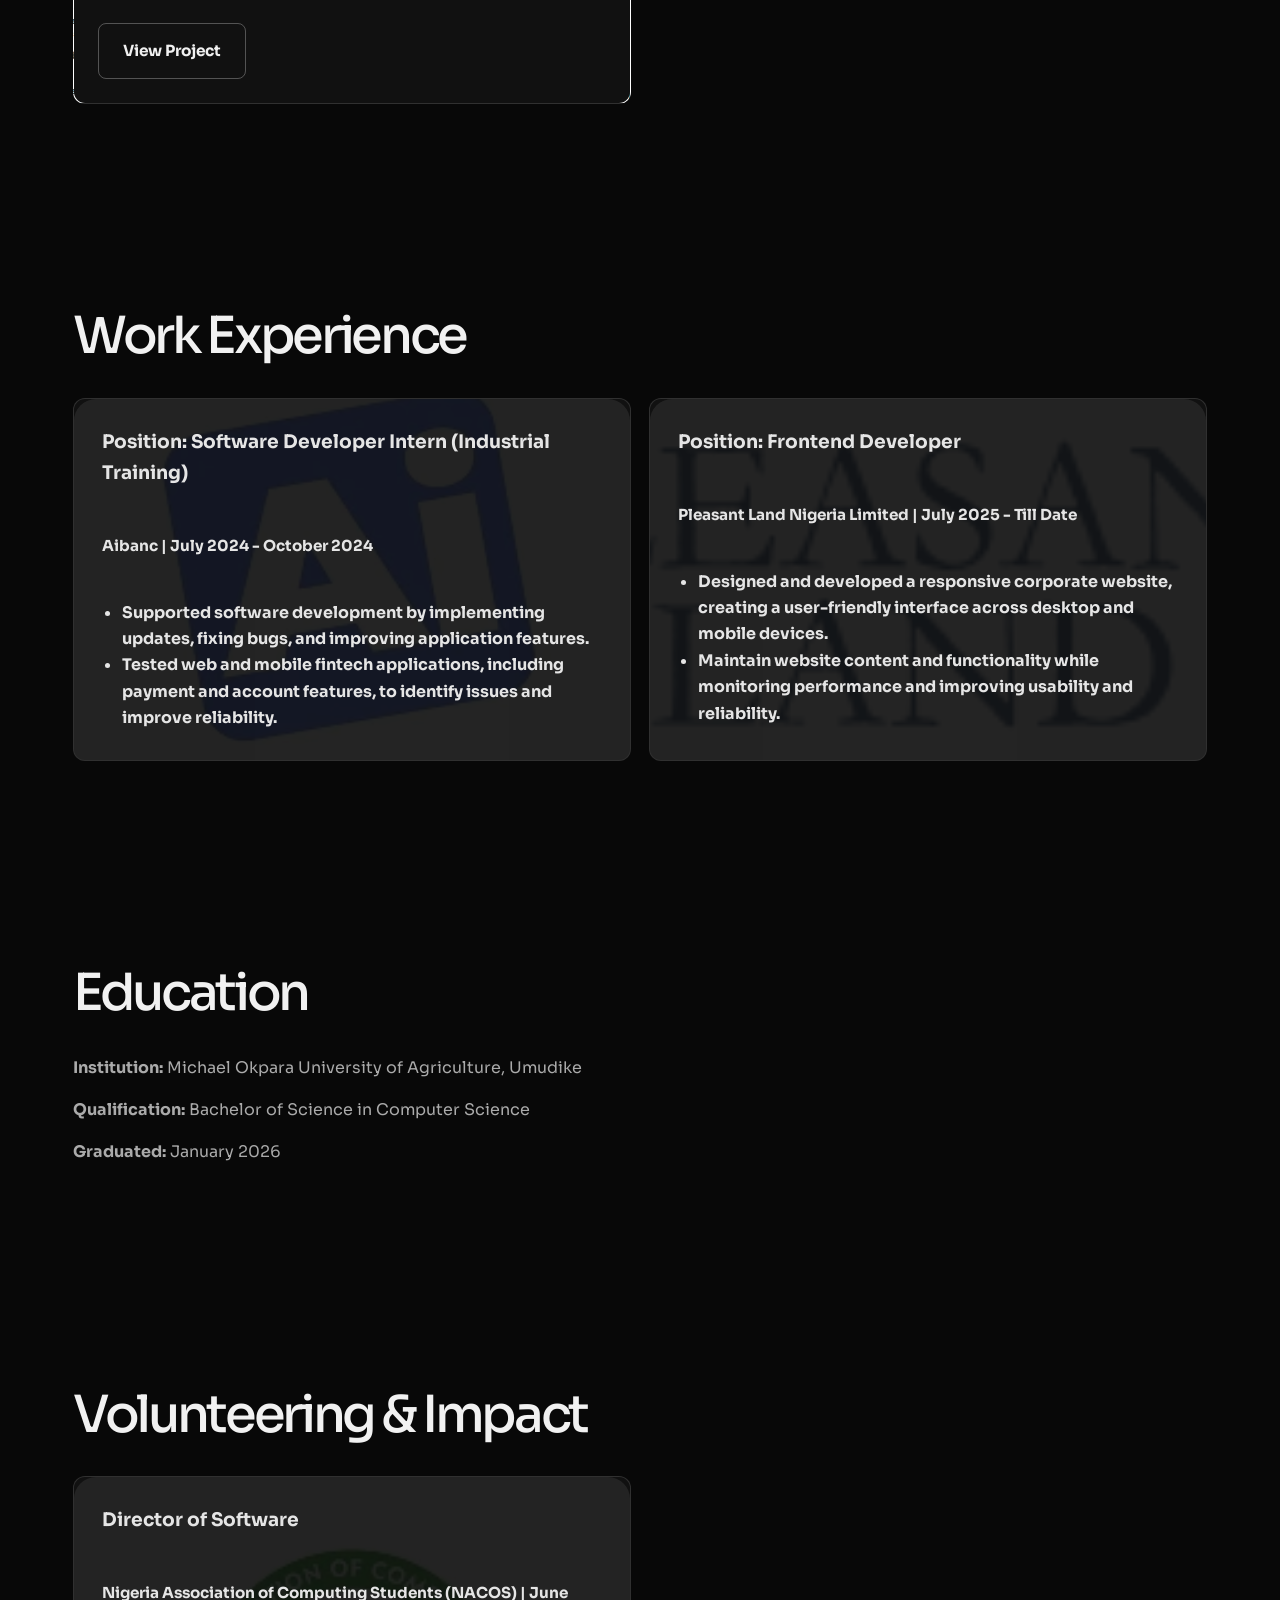
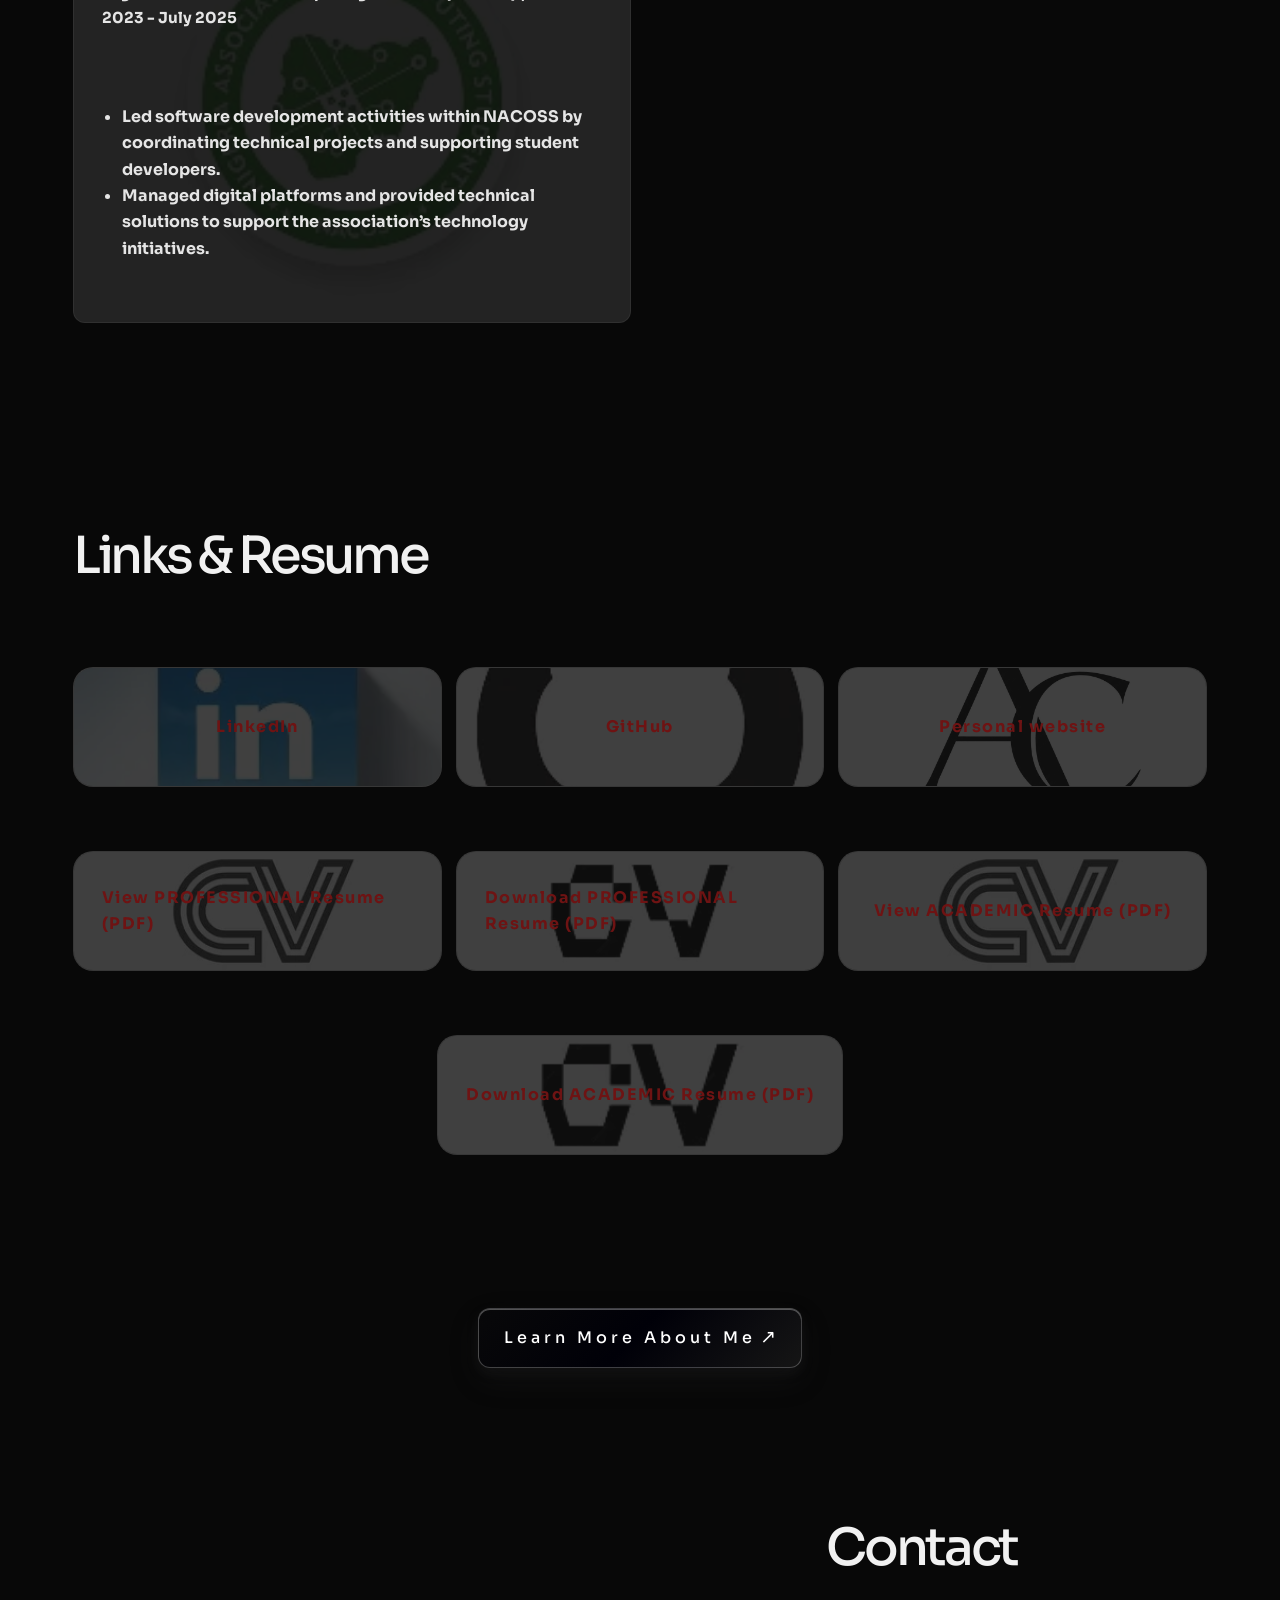
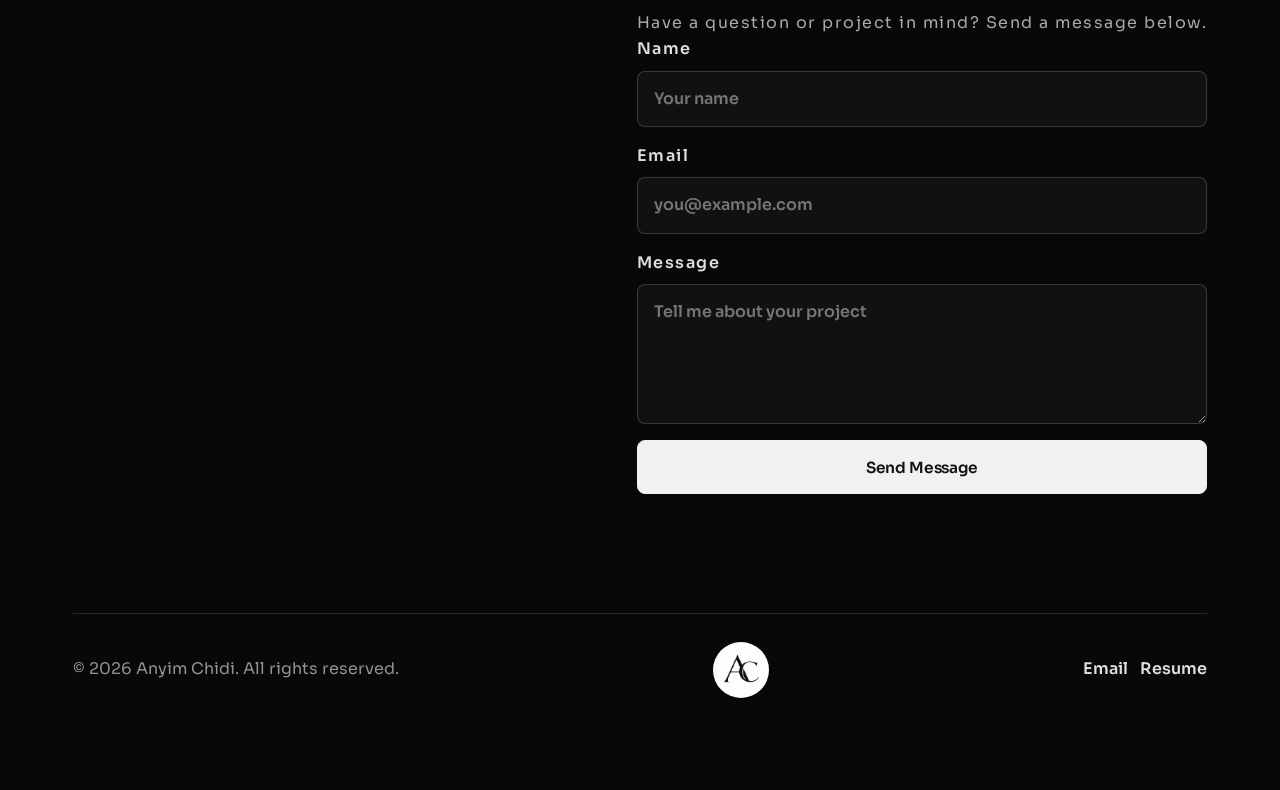
==== commit 9d22c2f2: "added research page" ====
--- a/index.html
+++ b/index.html
@@ -62,6 +62,7 @@
 <a href="/about">About</a>
 <a href="/projects">Projects</a>
 <a href="/#experience">Experience</a>
+<a href="/research">Research</a>
 <a href="/#contact">Contact</a>
 </nav>
 
@@ -84,6 +85,7 @@
 <a href="/about">About</a>
 <a href="/projects">Projects</a>
 <a href="/#experience">Experience</a>
+<a href="/research">Research</a>
 <a href="/#contact">Contact</a>
 </nav>
 
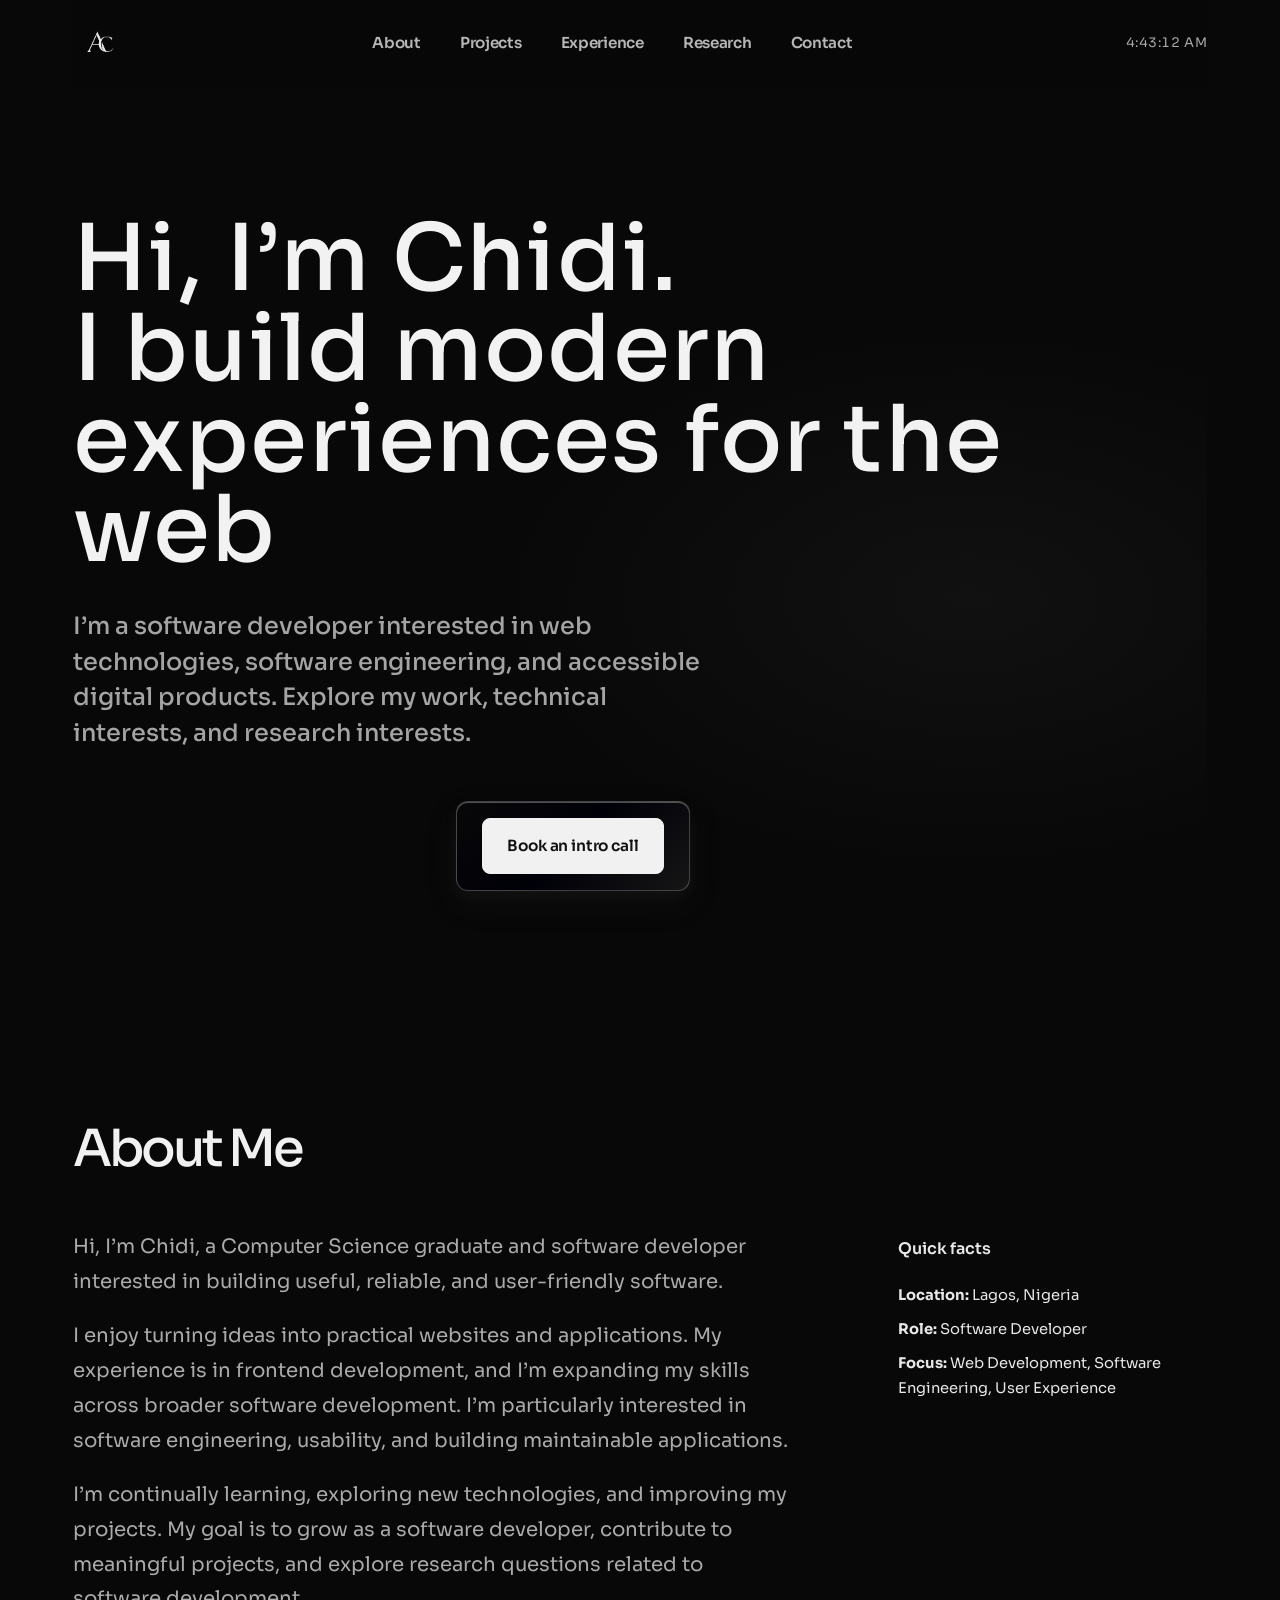
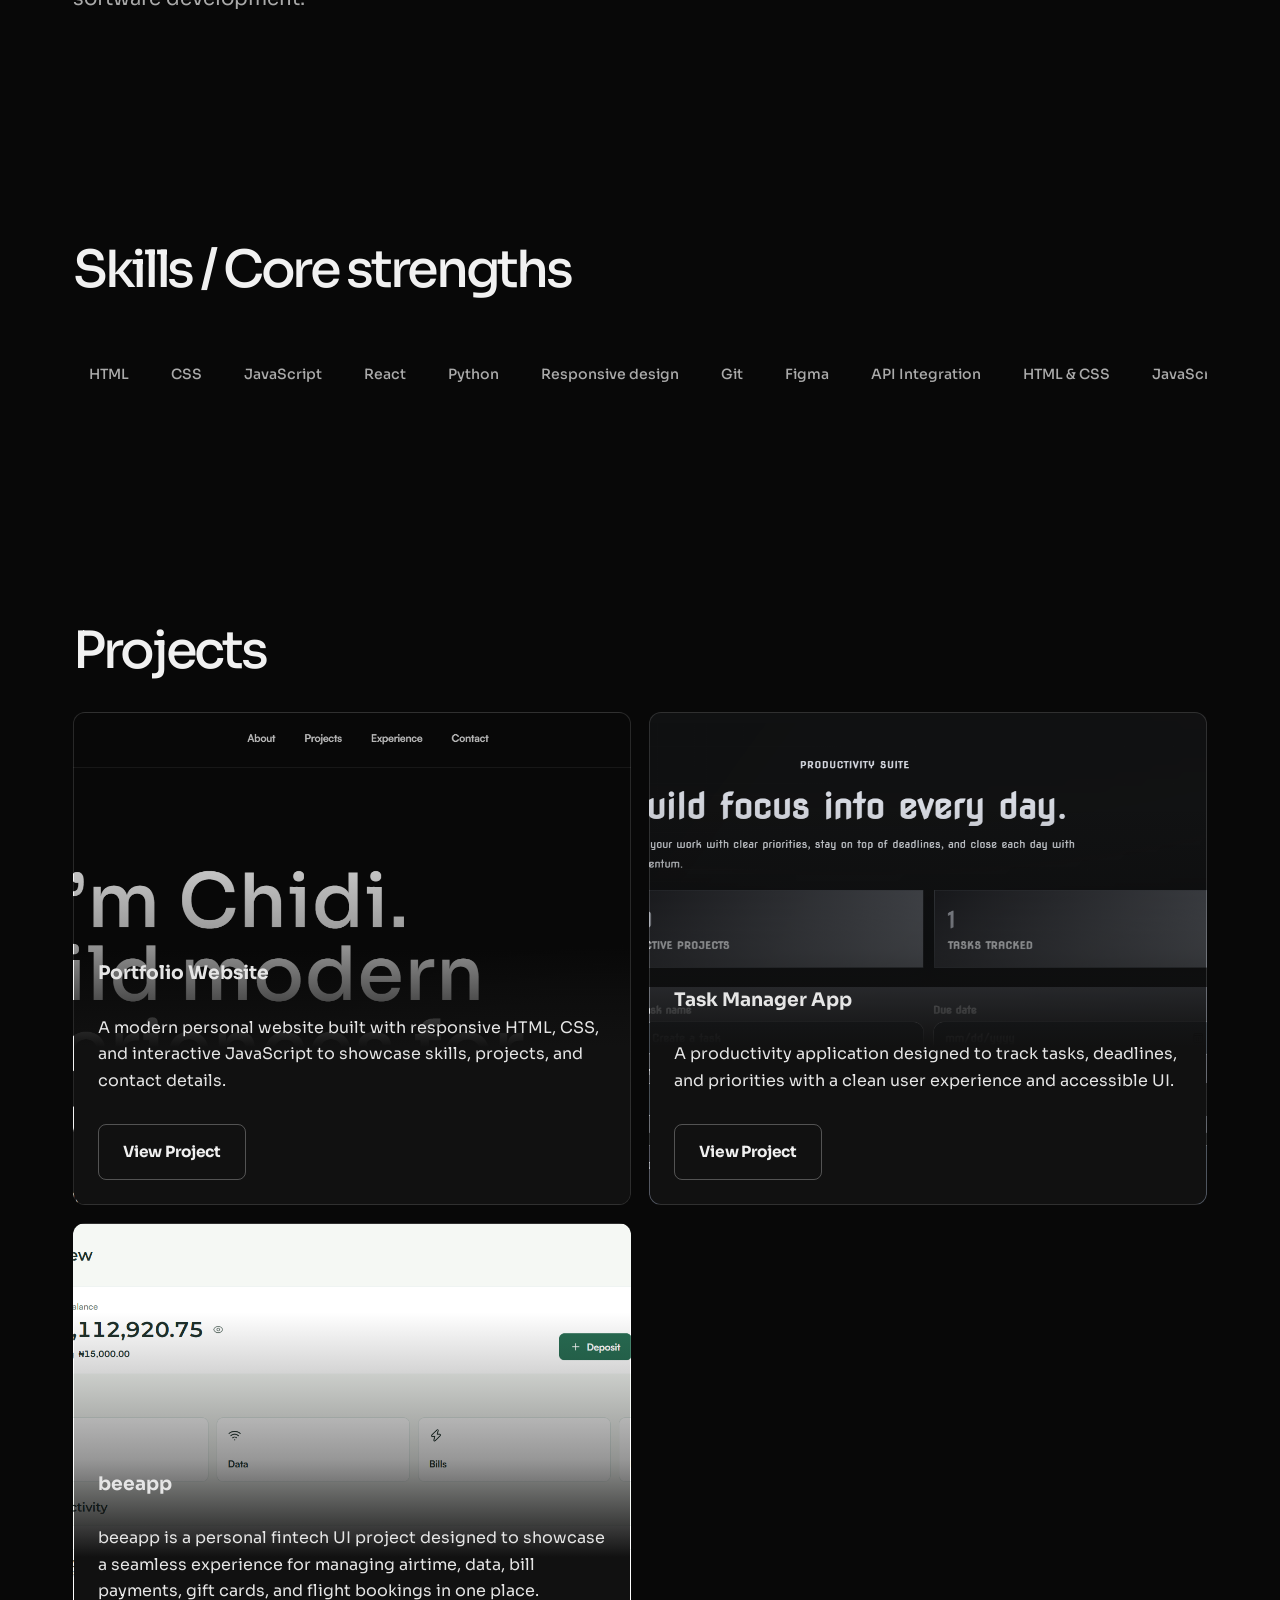
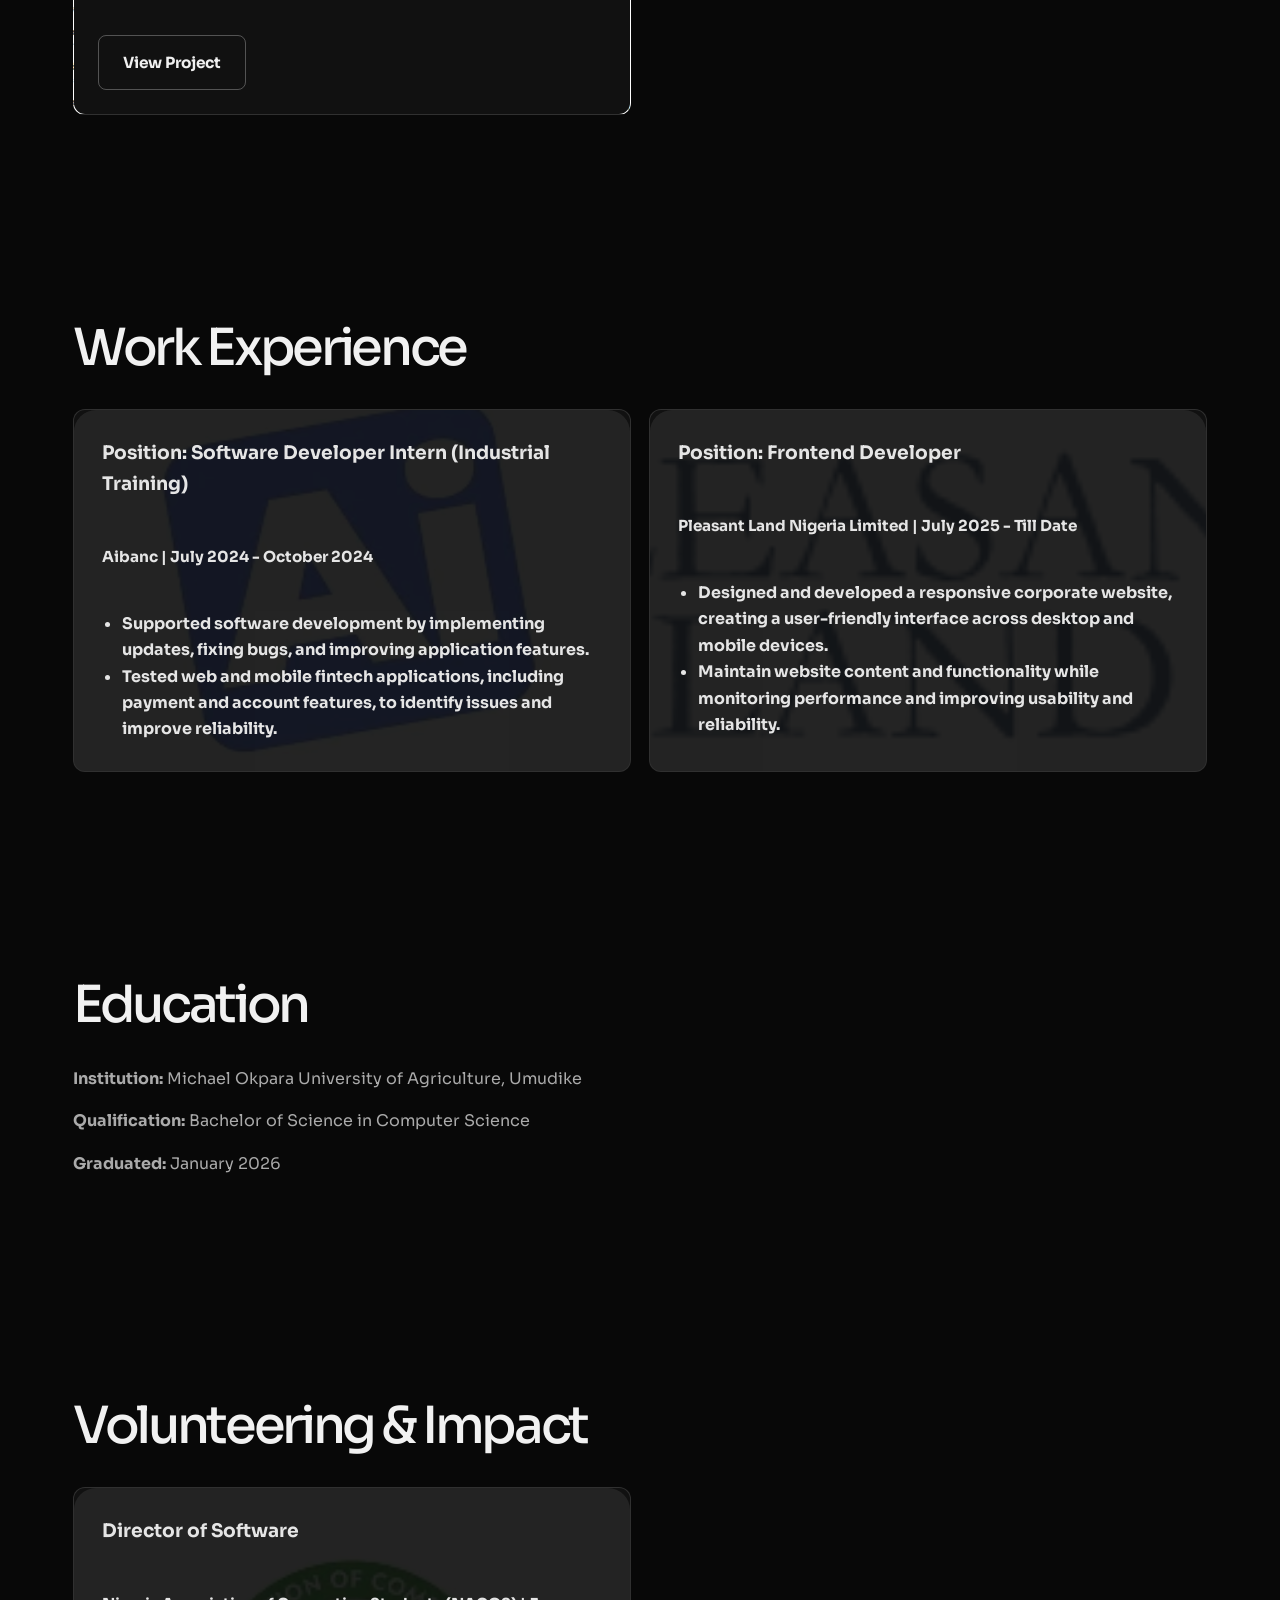
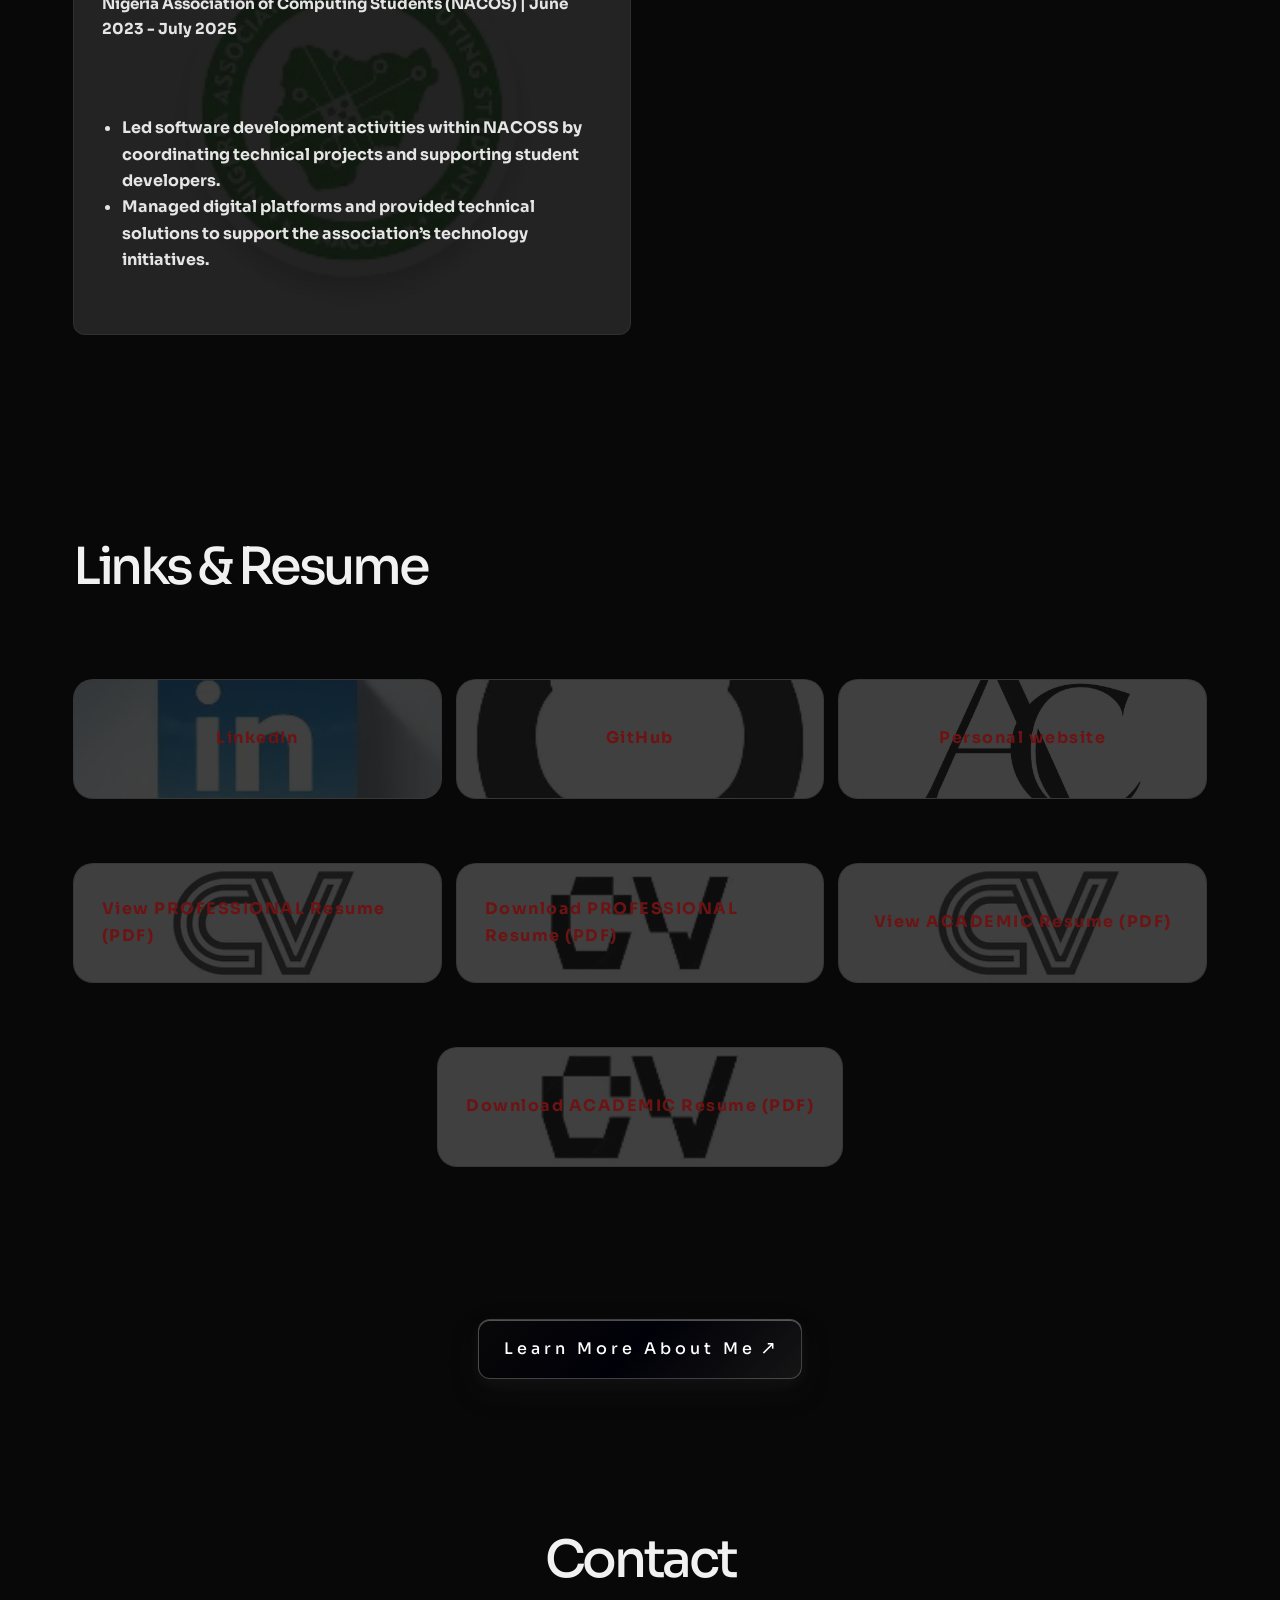
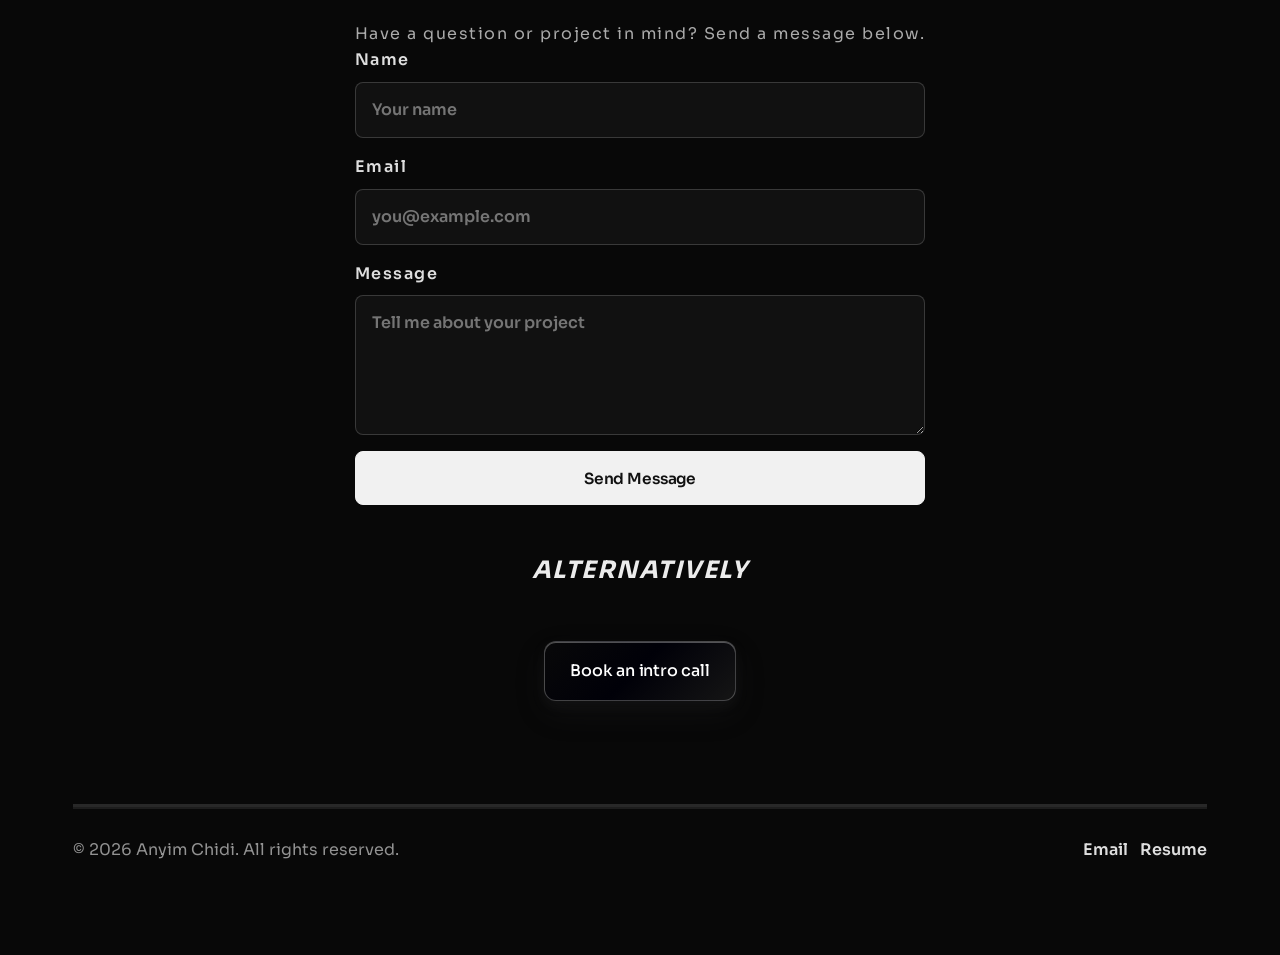
==== commit 8e4f6643: "......." ====
--- a/index.html
+++ b/index.html
@@ -56,7 +56,7 @@
 <body id="home">
 <div class="page-container">
 <header class="header">
-<a class="brand" href="https://anyimchidi.com" aria-label="Anyim Chidi home"><img src="images/chidi_logo-nobg.png" alt="Anyim Chidi logo"></a>
+<a class="brand" href="/" aria-label="Anyim Chidi home"><img src="images/chidi_logo-nobg.png" alt="Anyim Chidi logo"></a>
 
 <nav class="desktop-nav" aria-label="Main navigation">
 <a href="/about">About</a>
@@ -93,10 +93,12 @@
     <div>
         <h1 id="letter-hero">Hi, I’m Chidi. <br> I build modern experiences for the web</h1>
         <p>I’m a software developer interested in web technologies, software engineering, and accessible digital products. Explore my work, technical interests, and research interests.</p>
-        <div class="hero-actions scroll-item">
-            <a class="button" href="/projects">View Projects</a>
-            <a class="button-secondary" href="#contact">Get in Touch</a>
-        </div>
+        <div class="button-center scroll-item hero-actions">
+            <div class="lux-button">
+        <a class="button" href="https://calendly.com/anyimchidi/30min" target="_blank" rel="noopener noreferrer">Book an intro call</a>
+
+    </div>
+</div>
     </div>
 </section>
 
@@ -104,7 +106,7 @@
     <h2 class="section-title scroll-item">About Me</h2>
     <div class="about-grid scroll-item">
     <div>
-        <p>Hi, I’m Anyim Chidi, a Computer Science graduate and software developer interested in building useful, reliable, and user-friendly software.</p>
+        <p>Hi, I’m Chidi, a Computer Science graduate and software developer interested in building useful, reliable, and user-friendly software.</p>
 
         <p>I enjoy turning ideas into practical websites and applications. My experience is in frontend development, and I’m expanding my skills across broader software development. I’m particularly interested in software engineering, usability, and building maintainable applications.</p>
 
@@ -273,12 +275,19 @@
         <button type="submit" class="button">Send Message</button>
         <p id="formStatus" class="form-note" aria-live="polite"></p>
     </form>
+    <h1><i>ALTERNATIVELY</i></h1>
+    <div class="button-center scroll-item hero-actions">
+            <div class="lux-button">
+        <a href="https://calendly.com/anyimchidi/30min" target="_blank" rel="noopener noreferrer">Book an intro call</a>
+
+    </div>
+</div>
 </section>
 </div>
 
 <footer class="scroll-item">
     <span>© 2026 Anyim Chidi. All rights reserved.</span>
-    <span class="gallery-grid"><img src="images/chidi_logo.png" alt="Logo of Anyim Chidi"></span>
+    <!-- <span class="gallery-grid"><img src="images/chidi_logo.png" alt="Logo of Anyim Chidi"></span> -->
     <nav><a href="mailto:hello@anyimchidi.com">Email</a>
     <a href="/#links">Resume</a>
     </nav>
--- a/chidi.css
+++ b/chidi.css
@@ -499,7 +499,7 @@
   padding: 24px;
   border-radius: var(--radius-md);
   background: linear-gradient(180deg, rgba(255, 255, 255, 0.9), rgba(247, 241, 234, 0.86));
-  border: 1px solid rgba(20, 22, 28, 0.06);
+  border: solid;
   box-shadow: 0 12px 28px rgba(17, 24, 39, 0.06);
   transition: transform 0.3s ease, border-color 0.3s ease, box-shadow 0.3s ease;
 }
@@ -568,7 +568,7 @@
   padding: 22px;
   border-radius: var(--radius-md);
   background: linear-gradient(135deg, rgba(216, 167, 93, 0.1), rgba(17, 21, 25, 0.95));
-  border: 1px solid rgba(216, 167, 93, 0.18);
+  border: solid;
 }
 
 .profile-visual h2 {
@@ -650,7 +650,7 @@
   aspect-ratio: 4 / 3;
   min-height: 240px;
   padding: 24px;
-  border: 1px dashed rgba(31, 77, 60, 0.3);
+  border: dashed rgba(31, 77, 60, 0.3);
   border-radius: var(--radius-md);
   background: rgba(255, 255, 255, 0.28);
   color: var(--muted);
@@ -673,7 +673,7 @@
   aspect-ratio: 4 / 3;
   min-height: 240px;
   padding: 24px;
-  border: 1px dashed rgba(31, 77, 60, 0.3);
+  border: dashed rgba(31, 77, 60, 0.3);
   border-radius: var(--radius-md);
   background: rgba(255, 255, 255, 0.28);
   color: var(--muted);
@@ -697,7 +697,7 @@
   aspect-ratio: 4 / 3;
   min-height: 240px;
   padding: 24px;
-  border: 1px dashed rgba(31, 77, 60, 0.3);
+  border: dashed rgba(31, 77, 60, 0.3);
   border-radius: var(--radius-md);
   background: rgba(255, 255, 255, 0.28);
   color: var(--muted);
@@ -1217,7 +1217,6 @@
   margin-top: 28px;
   padding: 24px 0 0;
   color: var(--muted);
-  border-top: 1px solid rgba(31, 28, 25, 0.08);
 }
 
 footer nav {
@@ -1741,7 +1740,6 @@
   margin: 0 auto;
   padding: 18px 0;
   border: 0;
-  border-bottom: 1px solid rgba(255, 255, 255, 0.09);
   border-radius: 0;
   background: rgba(8, 8, 8, 0.94);
   box-shadow: none;
@@ -1935,7 +1933,6 @@
   margin-top: 0;
   padding: clamp(64px, 8vw, 112px) 0;
   border: 0;
-  /* border-top: 1px solid rgba(255, 255, 255, 0.13); */
   border-radius: 0;
   background: transparent;
   box-shadow: none;
@@ -1987,7 +1984,7 @@
 
 .profile-visual {
   padding: 26px 0 0;
-  border-top: 1px solid rgba(255, 255, 255, 0.2);
+  /* border-top: 1px solid rgba(255, 255, 255, 0.2); */
 }
 
 .profile-visual h2,
@@ -2128,8 +2125,14 @@
 .contact-center{
   margin-top: 50px;
   display: flex;
-  justify-content: end;
+  justify-content: center;
   letter-spacing: 1.5px;
+}
+
+.contact-center h1{
+  text-align: center;
+  font-size: 1.5rem;
+  margin: 30px;
 }
 
 .button-center{
@@ -2241,8 +2244,8 @@
 
     box-shadow:
         0 8px 18px rgba(51, 51, 53, 0.3),
-        0 20px 45px rgba(176, 176, 182, 0.35),
-        inset 0 1px 0 rgba(255,255,255,.4);
+        0 20px 45px rgba(109, 109, 112, 0.35),
+        inset 0 1px 0 rgba(155, 151, 151, 0.4);
 }
 
 .lux-button:hover::before {
@@ -2352,7 +2355,7 @@
 footer {
   margin-top: 0;
   padding: 28px 0;
-  border-top: 1px solid rgba(255, 255, 255, 0.13);
+  border-top: 5px ridge rgba(255, 255, 255, 0.13);
   color: #929292;
 }
 
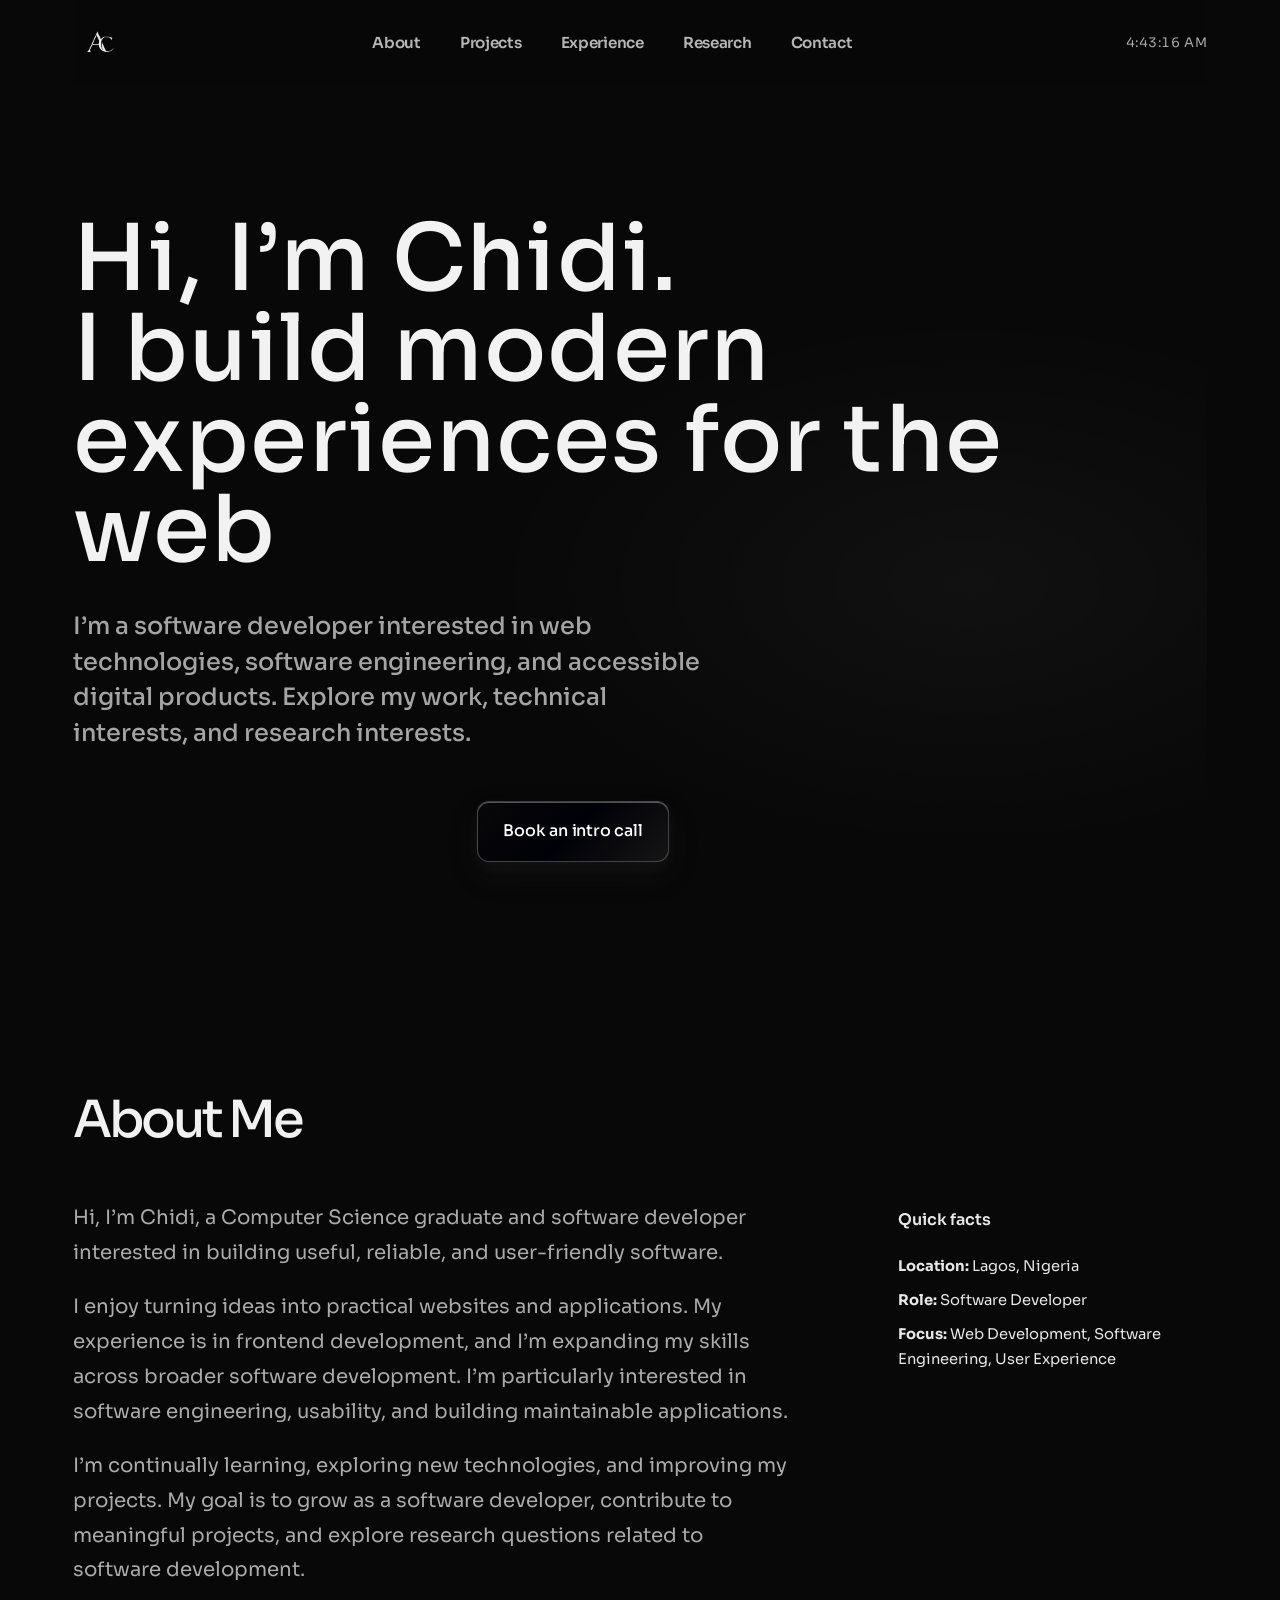
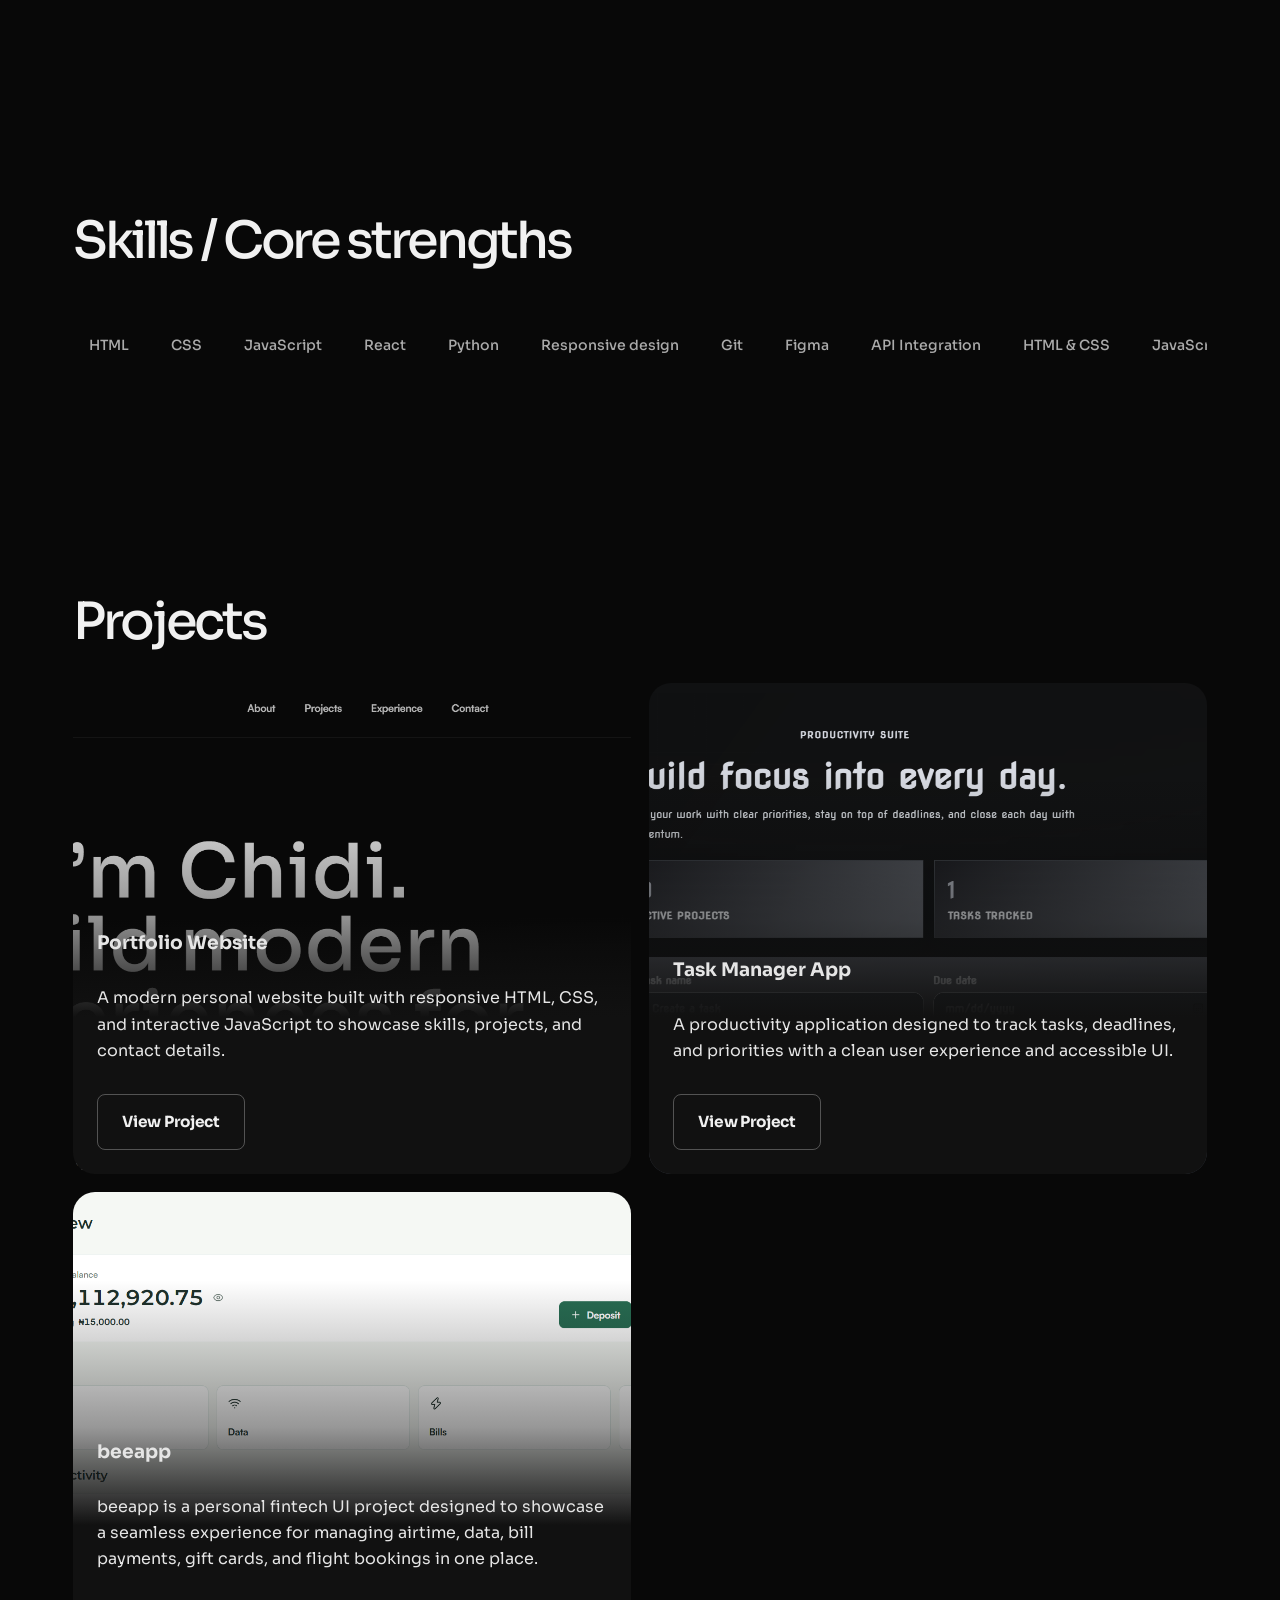
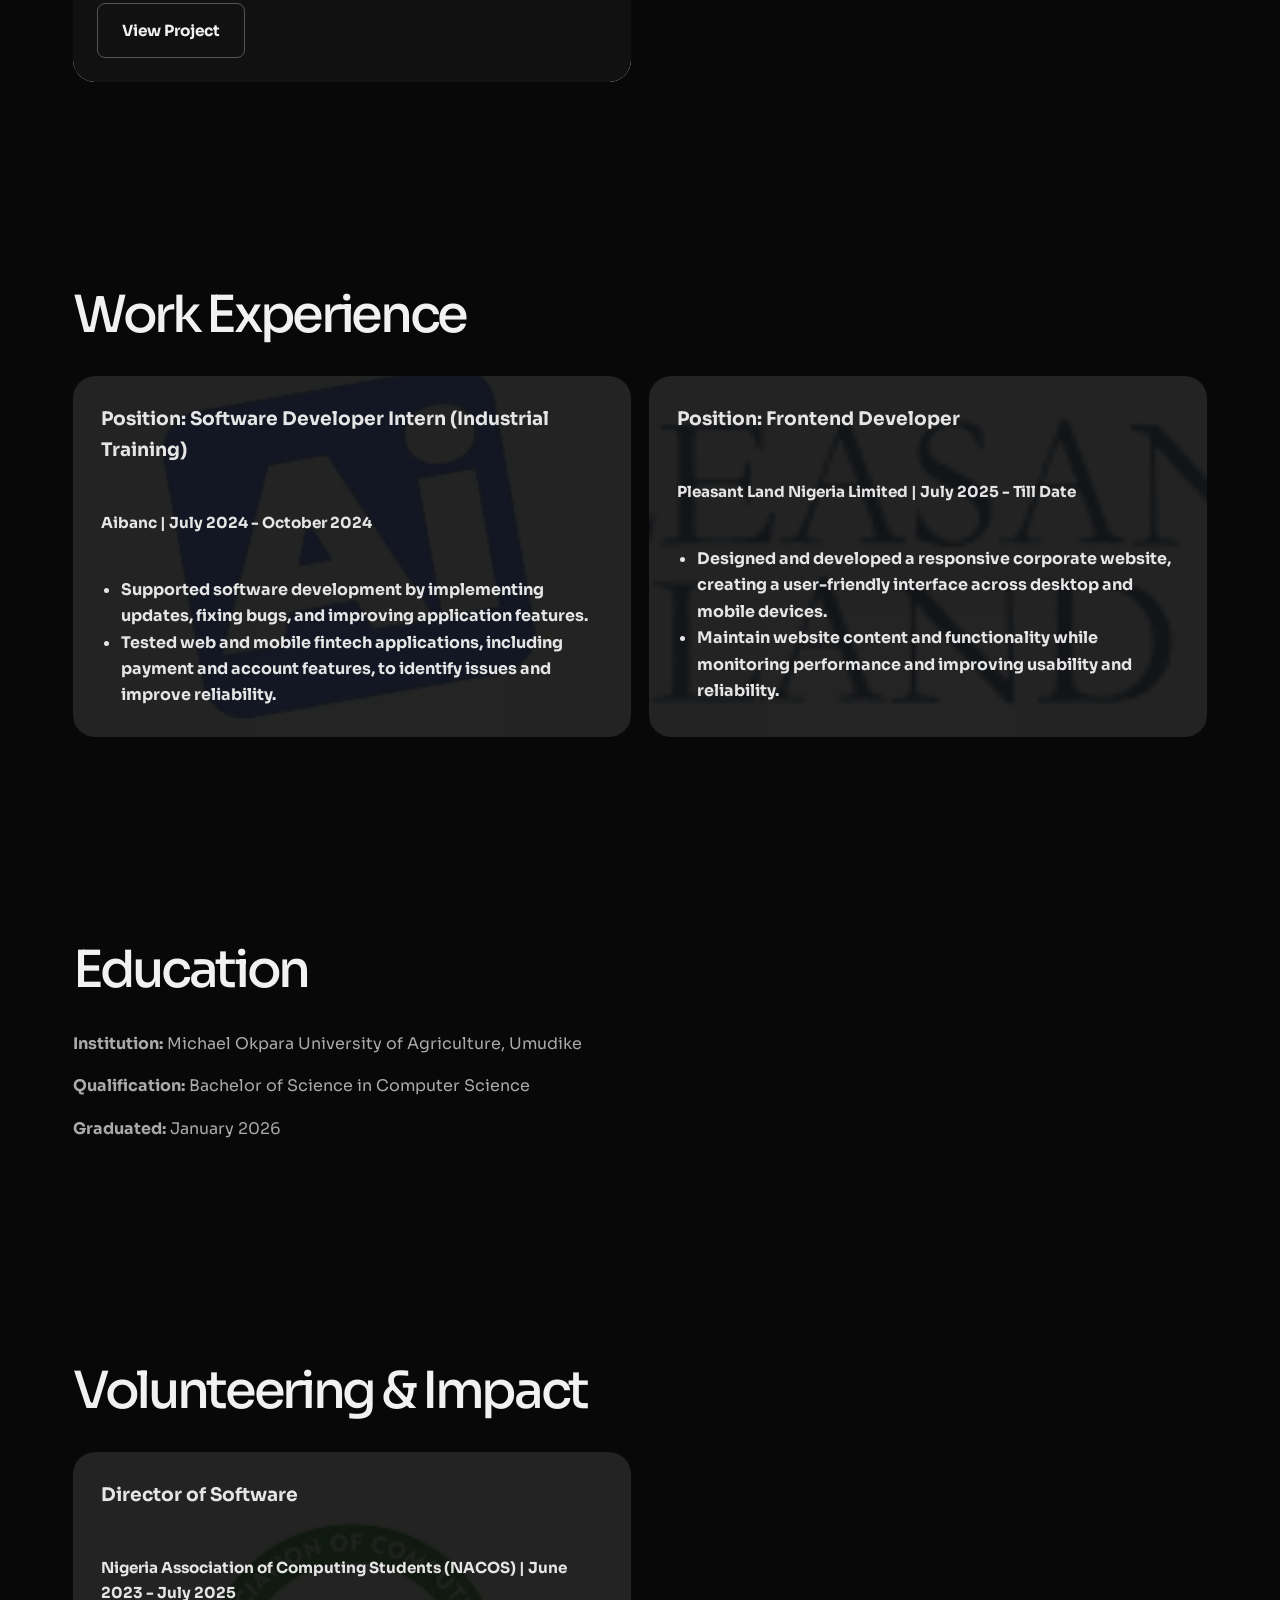
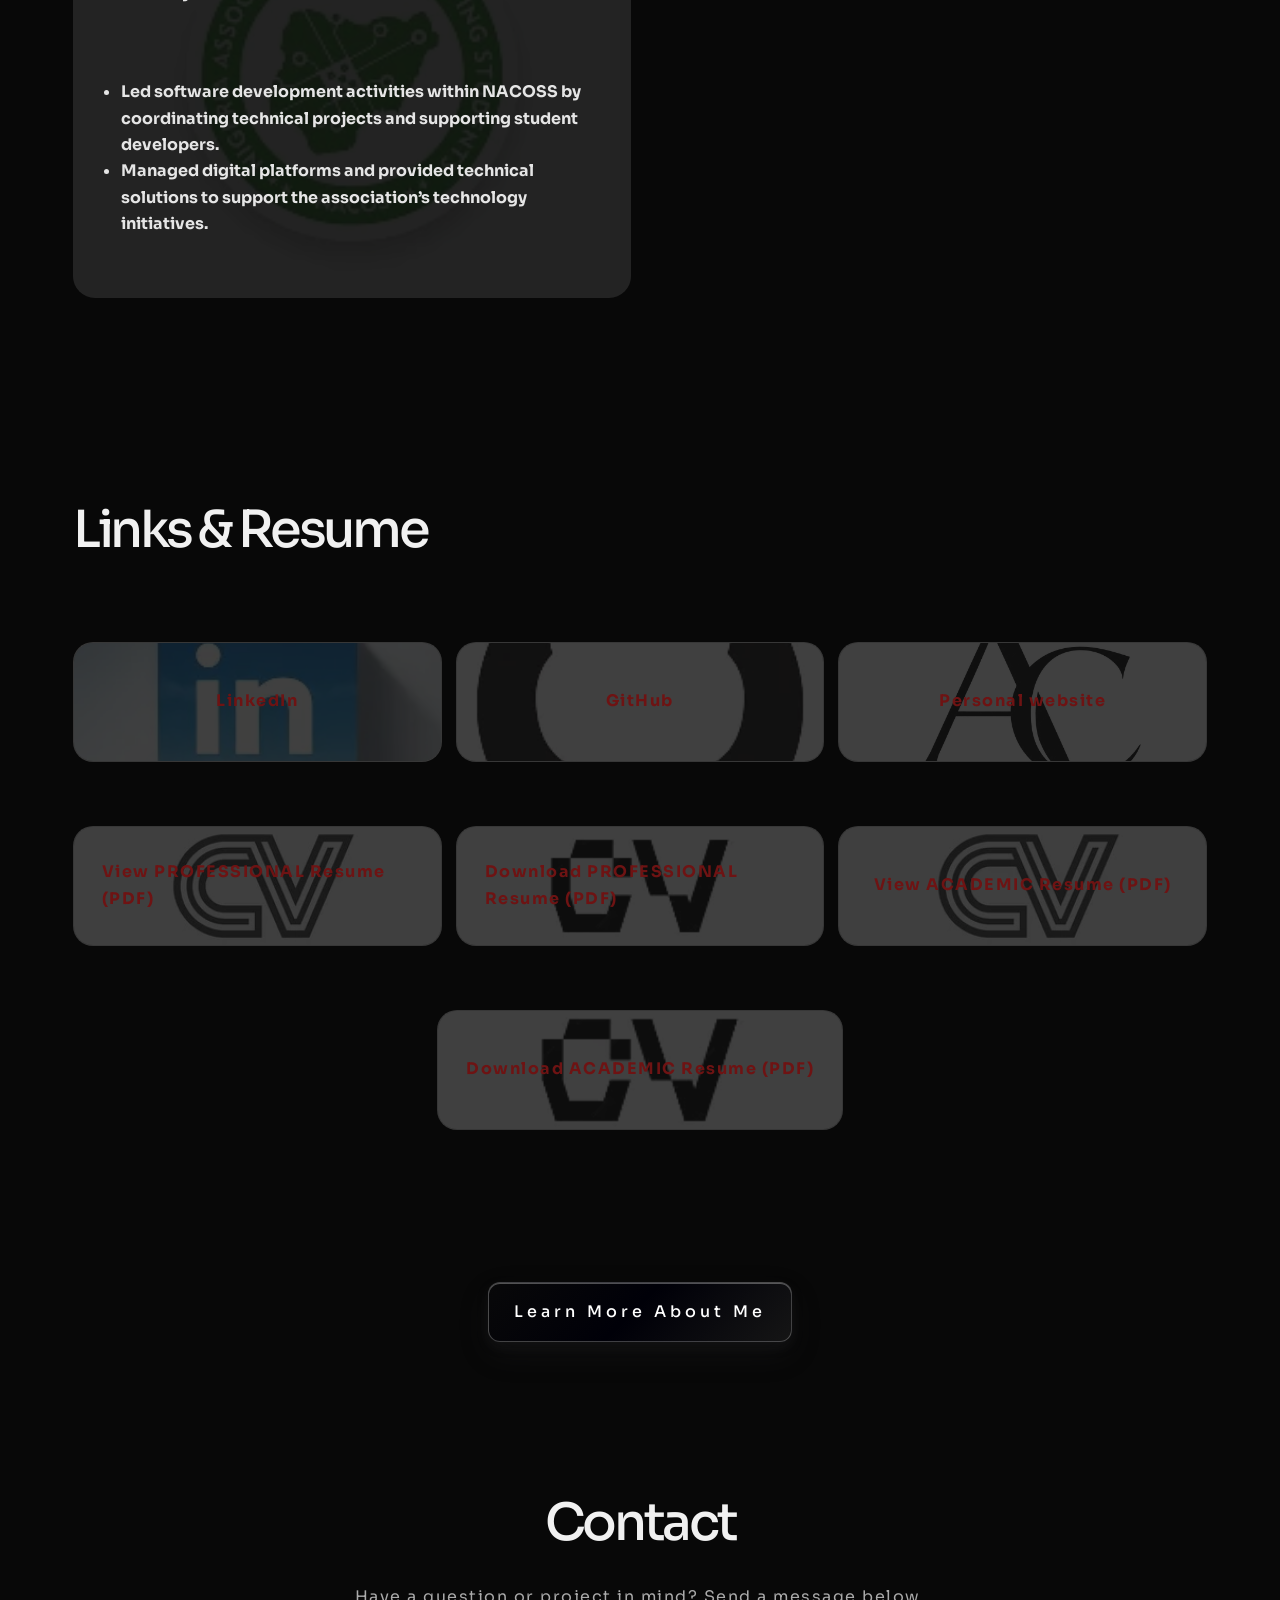
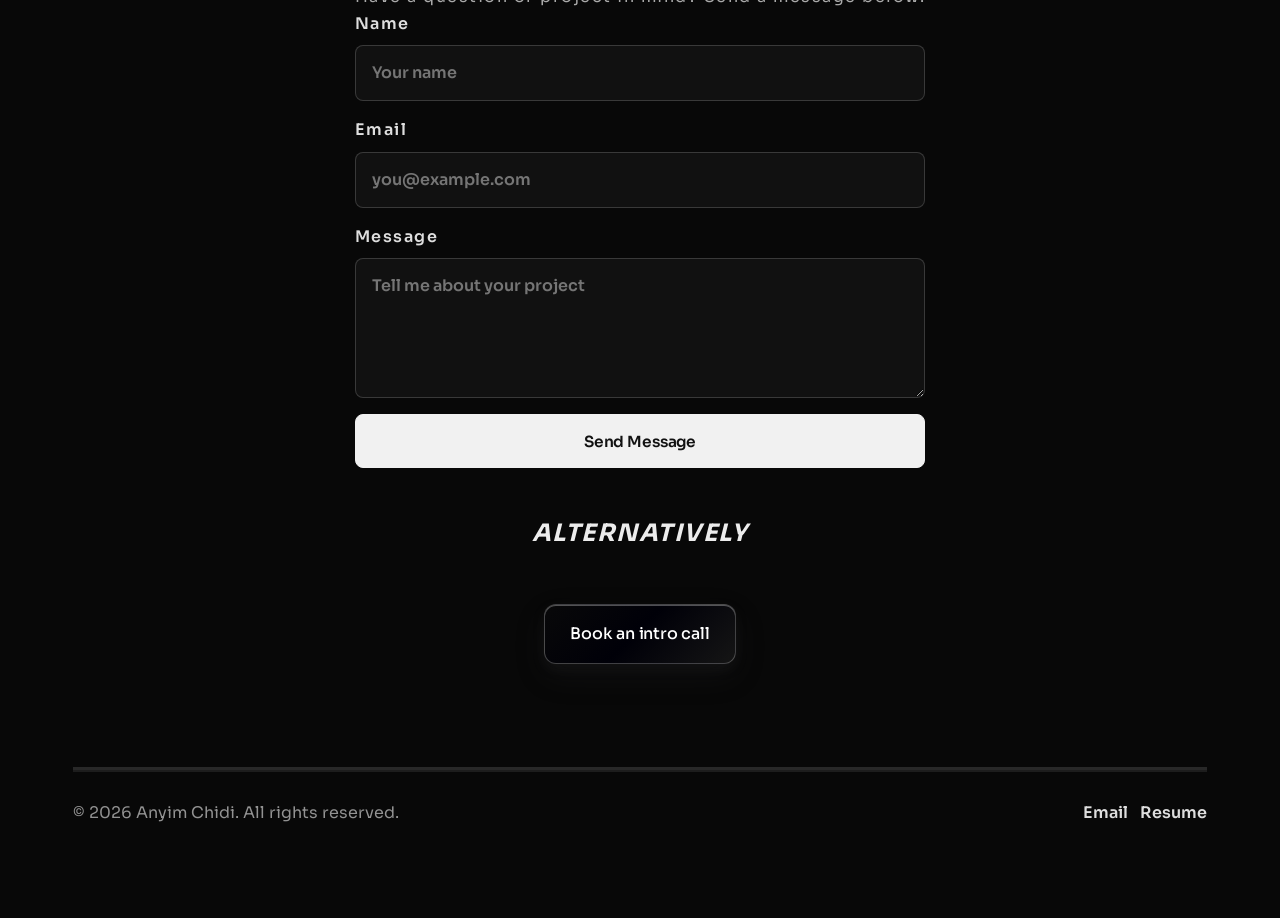
==== commit fc3ced30: "......." ====
--- a/index.html
+++ b/index.html
@@ -94,10 +94,7 @@
         <h1 id="letter-hero">Hi, I’m Chidi. <br> I build modern experiences for the web</h1>
         <p>I’m a software developer interested in web technologies, software engineering, and accessible digital products. Explore my work, technical interests, and research interests.</p>
         <div class="button-center scroll-item hero-actions">
-            <div class="lux-button">
-        <a class="button" href="https://calendly.com/anyimchidi/30min" target="_blank" rel="noopener noreferrer">Book an intro call</a>
-
-    </div>
+        <a class="lux-button" href="https://calendly.com/anyimchidi/30min" target="_blank" rel="noopener noreferrer">Book an intro call</a>
 </div>
     </div>
 </section>
@@ -245,14 +242,11 @@
     </div>
 </section>
 
-<div class="button-center">
-    <div class="lux-button">
-        <a href="about">
+<div class="button-center button-center">
+        <a class="lux-button" href="about">
             <span class="lux-button-text">Learn More About Me</span>
-            <span class="lux-button-icon">↗</span>
             
         </a>
-    </div>
 </div>
 
 <div class="contact-center">
@@ -277,10 +271,7 @@
     </form>
     <h1><i>ALTERNATIVELY</i></h1>
     <div class="button-center scroll-item hero-actions">
-            <div class="lux-button">
-        <a href="https://calendly.com/anyimchidi/30min" target="_blank" rel="noopener noreferrer">Book an intro call</a>
-
-    </div>
+        <a class="lux-button" href="https://calendly.com/anyimchidi/30min" target="_blank" rel="noopener noreferrer">Book an intro call</a>
 </div>
 </section>
 </div>
--- a/chidi.css
+++ b/chidi.css
@@ -499,7 +499,6 @@
   padding: 24px;
   border-radius: var(--radius-md);
   background: linear-gradient(180deg, rgba(255, 255, 255, 0.9), rgba(247, 241, 234, 0.86));
-  border: solid;
   box-shadow: 0 12px 28px rgba(17, 24, 39, 0.06);
   transition: transform 0.3s ease, border-color 0.3s ease, box-shadow 0.3s ease;
 }
@@ -2034,8 +2033,6 @@
 .project-card,
 body[data-theme="dark"] .project-card,
 body[data-theme="light"] .project-card {
-  border: 1px solid rgba(255, 255, 255, 0.13);
-  border-radius: 12px;
   background-color: #111;
   box-shadow: none;
 }
